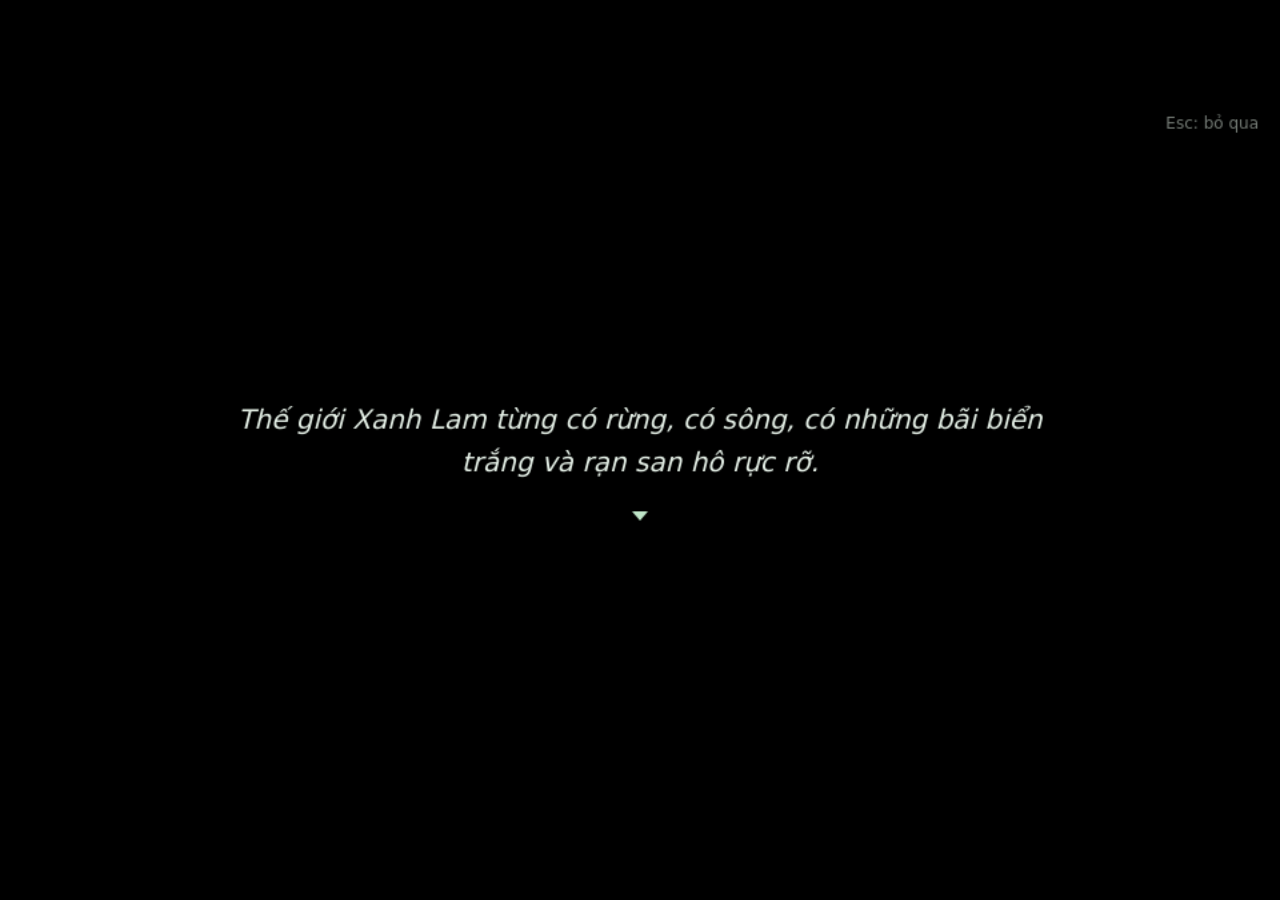
==== index.html @ 555eb990 "Thêm cốt truyện, Màn 2 Rừng Ngập Mặn và bản đồ thế giới - Cảnh truyện và khung lời thoại theo kịch b" ====
<!doctype html>
<html lang="vi">
<head>
<meta charset="utf-8">
<meta name="viewport" content="width=device-width, initial-scale=1, viewport-fit=cover, user-scalable=no">
<meta name="theme-color" content="#05070c">
<title>Hồi Sinh Xanh</title>
<link rel="stylesheet" href="css/style.css">
</head>
<body>
<div id="wrap"><canvas id="game" aria-label="Hồi Sinh Xanh"></canvas></div>

<div id="touch" hidden>
  <div class="tpad">
    <button data-a="up" class="tu" aria-label="Lên">▲</button>
    <button data-a="left" class="tl" aria-label="Trái">◀</button>
    <button data-a="right" class="tr" aria-label="Phải">▶</button>
    <button data-a="down" class="td" aria-label="Xuống">▼</button>
  </div>
  <div class="tbtns">
    <button data-a="skill" class="b-skill">Phép</button>
    <button data-a="heal" class="b-heal">Hồi</button>
    <button data-a="dash" class="b-dash">Lướt</button>
    <button data-a="attack" class="b-atk">Chém</button>
    <button data-a="jump" class="b-jump">Nhảy</button>
  </div>
  <button data-a="menu" class="b-menu" aria-label="Menu">☰</button>
</div>
<div id="rotate">📱 Xoay ngang điện thoại để chơi</div>

<div id="modal-root"></div>
<div id="toasts"></div>

<script src="js/data.js"></script>
<script src="js/levels/m1.js"></script>
<script src="js/levels/m2.js"></script>
<script src="js/state.js"></script>
<script src="assets/player/khung.js"></script>
<script src="assets/enemies/khung.js"></script>
<script src="assets/props/do_vat.js"></script>
<script src="js/assets.js"></script>
<script src="js/engine.js"></script>
<script src="js/systems.js"></script>
<script src="js/player.js"></script>
<script src="js/enemies.js"></script>
<script src="js/spirits.js"></script>
<script src="js/world.js"></script>
<script src="js/hoi_thoai.js"></script>
<script src="js/cot_truyen.js"></script>
<script src="js/huong_dan.js"></script>
<script src="js/render.js"></script>
<script src="js/puzzle.js"></script>
<script src="js/ui.js"></script>
<script src="js/main.js"></script>
<!-- Mã gian lận để thử nhanh. Trước khi phát hành: xoá dòng dưới và file js/gian_lan.js -->
<script src="js/gian_lan.js"></script>
</body>
</html>
---- css/style.css ----
:root {
  --ink: #e6efe8;
  --muted: #93a39a;
  --panel: #111821;
  --panel2: #17212c;
  --line: #2a3a46;
  --green: #4cc27a;
  --green-d: #2e9d5b;
  --red: #e05a5a;
  --gold: #e6b84a;
  --shadow: 0 12px 40px rgba(0, 0, 0, .55);
}

* { box-sizing: border-box; }
html, body { margin: 0; height: 100%; overflow: hidden; background: #000; }
body {
  color: var(--ink);
  font: 14px/1.45 "Segoe UI", system-ui, -apple-system, Roboto, "Noto Sans", sans-serif;
  -webkit-user-select: none; user-select: none; -webkit-tap-highlight-color: transparent;
}
button { font: inherit; color: inherit; }
h3 { margin: 14px 0 6px; font-size: 14px; color: #bfe6c8; letter-spacing: .02em; }
p { margin: 6px 0; }
code { background: #0b1118; padding: 0 4px; border-radius: 4px; }
.small { font-size: 12.5px; }
.muted { color: var(--muted); }
.center { text-align: center; }
.ok { color: #8ee6a6; }
.no { color: #e8a28c; }
.grow { flex: 1; min-width: 0; }

/* ---------- Khung game: luôn 16:9, co vừa màn hình ---------- */
#wrap { position: fixed; inset: 0; display: flex; align-items: center; justify-content: center; background: #000; }
#game {
  display: block; background: #05070c;
  width: min(100vw, calc(100vh * 16 / 9));
  height: min(100vh, calc(100vw * 9 / 16));
  width: min(100vw, calc(100dvh * 16 / 9));
  height: min(100dvh, calc(100vw * 9 / 16));
  touch-action: none;
  cursor: crosshair;   /* bấm chuột để chém về phía con trỏ */
}

/* ---------- Nút cảm ứng ---------- */
#touch { position: fixed; inset: 0; pointer-events: none; z-index: 20; touch-action: none; }
#touch button {
  pointer-events: auto; position: absolute; border: 2px solid rgba(232, 245, 234, .35);
  background: rgba(10, 20, 16, .38); color: rgba(232, 245, 234, .9); border-radius: 50%;
  font-weight: 700; touch-action: none; -webkit-user-select: none; user-select: none;
}
#touch button:active { background: rgba(76, 194, 122, .45); }
/* hướng dẫn: nút cần bấm sáng lên */
#touch button.hd-sang { border-color: #9ff0b5; animation: hdSang 1.1s ease-in-out infinite; }
@keyframes hdSang { 50% { box-shadow: 0 0 0 4px rgba(159, 240, 181, .35), 0 0 22px rgba(159, 240, 181, .6); } }
.tpad { position: absolute; left: max(14px, env(safe-area-inset-left)); bottom: 16px; width: 168px; height: 168px; }
.tpad button { width: 58px; height: 58px; font-size: 20px; }
.tu { left: 55px; top: 0; } .td { left: 55px; bottom: 0; } .tl { left: 0; top: 55px; } .tr { right: 0; top: 55px; }
.tbtns { position: absolute; right: max(14px, env(safe-area-inset-right)); bottom: 16px; width: 250px; height: 190px; }
.tbtns button { width: 62px; height: 62px; font-size: 13px; }
.b-jump { right: 0; bottom: 0; width: 78px !important; height: 78px !important; font-size: 15px !important; }
.b-atk { right: 88px; bottom: 6px; width: 72px !important; height: 72px !important; }
.b-dash { right: 6px; bottom: 90px; }
.b-heal { right: 168px; bottom: 6px; }
.b-skill { right: 80px; bottom: 96px; }
.b-menu { right: max(14px, env(safe-area-inset-right)); top: 12px; width: 46px; height: 46px; font-size: 20px; border-radius: 12px !important; }
@media (max-height: 430px) {
  .tpad { transform: scale(.78); transform-origin: left bottom; bottom: 8px; }
  .tbtns { transform: scale(.78); transform-origin: right bottom; bottom: 8px; }
  .b-menu { top: 8px; width: 40px; height: 40px; }
}
#rotate {
  display: none; position: fixed; inset: 0; z-index: 90; background: #05070c; color: var(--ink);
  align-items: center; justify-content: center; font-size: 18px; text-align: center; padding: 24px;
}
@media (orientation: portrait) and (pointer: coarse) { #rotate { display: flex; } }

/* ---------- Hộp thoại và menu ---------- */
#modal-root:empty { display: none; }
.overlay {
  position: fixed; inset: 0; z-index: 50; background: rgba(2, 5, 10, .62);
  display: flex; align-items: center; justify-content: center; padding: 14px;
}
.modal {
  background: linear-gradient(180deg, var(--panel2), var(--panel)); border: 1px solid var(--line);
  border-radius: 16px; padding: 14px 16px; width: min(560px, 100%); max-height: calc(100dvh - 28px);
  display: flex; flex-direction: column; box-shadow: var(--shadow); user-select: text;
}
.modal.menu, .modal.wide { width: min(980px, 100%); height: min(640px, calc(100dvh - 28px)); }
.m-head { display: flex; align-items: center; gap: 10px; font-size: 16px; margin-bottom: 8px; flex-wrap: wrap; }
.m-head > b { white-space: nowrap; }
.m-body { overflow-y: auto; flex: 1; padding-right: 4px; }
.x { margin-left: auto; border: 0; background: none; font-size: 18px; cursor: pointer; color: var(--muted); padding: 2px 8px; }
.x:hover { color: var(--ink); }
.mtabs { display: flex; gap: 4px; flex-wrap: wrap; }
.mtabs button {
  border: 1px solid var(--line); background: #0d141c; border-radius: 999px; padding: 4px 12px; cursor: pointer; font-size: 13px; color: var(--muted);
}
.mtabs button.on { background: var(--green-d); border-color: var(--green-d); color: #fff; }
.cols { display: grid; grid-template-columns: 1fr 1fr; gap: 18px; }
@media (max-width: 720px) { .cols { grid-template-columns: 1fr; } }

.btn {
  border: 1px solid var(--line); background: #1c2935; border-radius: 10px; padding: 7px 14px; cursor: pointer; font-weight: 600; white-space: nowrap;
}
.btn:hover:not(:disabled) { border-color: var(--green); }
.btn:disabled { opacity: .4; cursor: not-allowed; }
.btn.primary { background: var(--green-d); border-color: var(--green-d); color: #fff; }
.btn.danger { background: #3a1c1c; border-color: #6b2e2e; color: #ffb4b4; }
.btn.small { padding: 4px 10px; font-size: 12.5px; }
.btn.on { background: #1f3b2c; border-color: var(--green); color: #b8f0c8; }
.row { display: flex; gap: 8px; flex-wrap: wrap; align-items: center; margin-top: 10px; }
.row.end { justify-content: flex-end; }

.tag { display: inline-block; font-size: 11px; padding: 1px 7px; border-radius: 999px; background: #22303c; color: var(--muted); vertical-align: middle; }
.tier { display: inline-block; font-size: 11px; padding: 1px 7px; border-radius: 999px; color: #fff; background: var(--c); vertical-align: middle; }
.have { color: #8ee6a6; font-weight: 600; font-size: 12.5px; white-space: nowrap; }

.ico { width: 28px; height: 28px; display: inline-flex; align-items: center; justify-content: center; font-size: 22px; line-height: 1; flex: none; vertical-align: middle; }
img.ico { object-fit: contain; }
.ico.sm { width: 18px; height: 18px; font-size: 15px; }
.ico.xl { width: 110px; height: 110px; font-size: 80px; }

.chip { display: inline-flex; align-items: center; gap: 3px; padding: 2px 8px; border-radius: 999px; background: #0d141c; border: 1px solid var(--line); font-size: 12.5px; }
.chip.short { background: #2a1616; border-color: #6b2e2e; color: #ffb4b4; }
.chip.big { padding: 3px 9px 3px 5px; font-size: 13px; }
button.chip { cursor: pointer; }
button.chip:hover { border-color: var(--green); }
.chip.sel { background: #1f3b2c; border-color: var(--green); }
.cost { display: flex; flex-wrap: wrap; gap: 4px; margin-top: 4px; }
.inv { display: flex; flex-wrap: wrap; gap: 6px; }

.list { display: flex; flex-direction: column; gap: 6px; }
.row-item { display: flex; align-items: center; gap: 10px; border: 1px solid var(--line); border-radius: 12px; padding: 7px 10px; background: rgba(13, 20, 28, .6); margin-bottom: 6px; }
.row-item.dim { opacity: .65; }

.reward { background: #12301f; border: 1px solid #2e6b46; border-radius: 10px; padding: 8px 10px; margin: 8px 0; }
.fact-box { background: #2c2612; border: 1px solid #6b5a22; border-radius: 10px; padding: 8px 10px; margin-top: 8px; font-size: 13px; }
.journal { border-left: 4px solid #c9a96e; background: #221d14; padding: 8px 12px; border-radius: 8px; margin-top: 8px; }
/* Sổ quái vật: lưới thẻ bên trái, trang chi tiết bên phải */
.so-quai { display: grid; grid-template-columns: 230px 1fr; gap: 14px; align-items: start; }
.sq-luoi { display: grid; grid-template-columns: 1fr 1fr; gap: 8px; }
.sq-the { position: relative; display: flex; flex-direction: column; align-items: center; gap: 4px; padding: 8px 4px; border: 1px solid var(--line); border-radius: 10px; background: #0d141c; color: var(--ink); cursor: pointer; font-size: 12px; }
.sq-the:hover { border-color: var(--green); }
.sq-the.sel { border-color: var(--green); background: #14261c; }
.sq-the.trum { grid-column: span 2; flex-direction: row; justify-content: center; }
.sq-the .ico { width: 56px; height: 56px; object-fit: contain; font-size: 30px; display: flex; align-items: center; justify-content: center; }
.sq-the.bong img { filter: brightness(0) drop-shadow(0 0 3px rgba(196, 155, 255, .7)); }
.sq-the.an { opacity: .55; }
.sq-ok, .sq-so { position: absolute; top: 4px; right: 7px; font-size: 11px; color: var(--green); font-weight: 700; }
.sq-so { color: var(--muted); }
#sq-xem { width: 100%; max-width: 400px; aspect-ratio: 8 / 5; border-radius: 10px; display: block; }
.sq-trong { padding: 30px 10px; text-align: center; }
@media (max-width: 720px) { .so-quai { grid-template-columns: 1fr; } }
.journal.dim { border-left-color: #444; background: #161a1f; }
.journal p, .journal-text { font-style: italic; }
.big-emo { display: flex; justify-content: center; margin: 4px 0; }
.subtabs { display: flex; gap: 6px; margin: 4px 0 8px; flex-wrap: wrap; }
.subtabs button { border: 1px solid var(--line); background: #0d141c; border-radius: 999px; padding: 4px 12px; cursor: pointer; font-size: 12.5px; color: var(--muted); }
.subtabs button.on { background: #2b4a3a; color: #fff; }
textarea.code { width: 100%; height: 120px; font: 11px/1.3 Consolas, monospace; border: 1px solid var(--line); border-radius: 8px; padding: 6px; word-break: break-all; background: #0b1118; color: var(--ink); }
table.keys { border-collapse: collapse; width: 100%; font-size: 13px; }
table.keys td { padding: 4px 6px; border-bottom: 1px solid var(--line); }
table.keys td:last-child { color: #fff6c8; white-space: nowrap; text-align: right; }

.lab-slots { display: flex; align-items: center; gap: 6px; flex-wrap: wrap; margin: 8px 0; }
.lab-slot { width: 66px; height: 66px; border: 2px dashed var(--line); border-radius: 12px; display: flex; flex-direction: column; align-items: center; justify-content: center; color: var(--muted); font-size: 22px; background: #0d141c; }
.lab-slot.full { border-style: solid; border-color: var(--green); cursor: pointer; }
.lab-slot small { font-size: 10px; text-align: center; line-height: 1.1; }
.plus { color: var(--muted); font-weight: 700; }
.lab-msg { background: #122236; border: 1px solid #2a4a6b; border-radius: 10px; padding: 6px 10px; margin-bottom: 8px; font-size: 13px; }

/* Bản đồ */
svg.map { width: 100%; height: auto; max-height: 470px; background: #0b1118; border-radius: 12px; border: 1px solid var(--line); }
.mroom { fill: #1d2a35; stroke: #4a6070; stroke-width: 1.5; }
.mroom.clean { fill: #1d3a2a; stroke: #4cc27a; }
.mroom.here { stroke: var(--gold); stroke-width: 3; }

/* ---------- Bản đồ thế giới: ảnh bản đồ Qwen, mốc 8 màn, đường nối ---------- */
.tg { position: relative; width: min(100%, 760px); aspect-ratio: 945 / 540; margin: 0 auto; border-radius: 12px; overflow: hidden;
  border: 1px solid var(--line); background: #1b2a22 center / 100% 100% no-repeat; }
.tg-nen { position: absolute; inset: 0; background:
  radial-gradient(ellipse 30% 22% at 85% 72%, #2a6f8a 0 60%, transparent 62%),
  radial-gradient(ellipse 70% 60% at 45% 45%, #4f7a46 0 70%, transparent 72%), #1f4b63; }
.tg-duong { position: absolute; inset: 0; width: 100%; height: 100%; pointer-events: none; }
.tg-duong polyline { fill: none; stroke: rgba(255, 240, 200, .85); stroke-width: .45; stroke-dasharray: 1.2 1; stroke-linecap: round;
  filter: drop-shadow(0 0 .4px rgba(0, 0, 0, .9)); }
.tg-moc { position: absolute; transform: translate(-50%, -50%); display: flex; flex-direction: column; align-items: center; gap: 2px;
  background: none; border: 0; padding: 0; cursor: pointer; }
.tg-o { width: 38px; height: 38px; border-radius: 50%; display: grid; place-items: center; font-size: 20px;
  background: rgba(10, 20, 16, .82); border: 2px solid #9ff0b5; box-shadow: 0 2px 8px rgba(0, 0, 0, .6); }
.tg-ten { font-size: 11.5px; font-weight: 700; color: #fff; white-space: nowrap; padding: 1px 6px; border-radius: 8px;
  background: rgba(8, 14, 12, .78); }
.tg-moc.xong .tg-o { border-color: var(--gold); box-shadow: 0 0 0 3px rgba(230, 184, 74, .35), 0 2px 8px rgba(0, 0, 0, .6); }
.tg-moc.khoa .tg-o, .tg-moc.sap .tg-o { border-color: #6b7780; filter: grayscale(1); opacity: .85; }
.tg-moc.khoa .tg-ten, .tg-moc.sap .tg-ten { color: #b8c2c8; }
.tg-moc.here .tg-o { animation: tgDay 1.4s ease-in-out infinite; }
.tg-moc.sel .tg-ten { outline: 2px solid #9ff0b5; }
@keyframes tgDay { 50% { box-shadow: 0 0 0 6px rgba(159, 240, 181, .35), 0 2px 8px rgba(0, 0, 0, .6); } }
.tg-info { margin-top: 8px; padding: 8px 12px; border-radius: 10px; background: var(--panel2); border: 1px solid var(--line); }
.tg-info h3 { margin-top: 2px; }
@media (max-width: 720px) { .tg-ten { font-size: 9.5px; } .tg-o { width: 28px; height: 28px; font-size: 15px; } }
.mname { fill: #e6efe8; font-size: 10px; text-anchor: middle; font-weight: 600; }
.msub { fill: #93a39a; font-size: 9px; text-anchor: middle; }

/* Puzzle */
.puzzle { width: min(600px, 100%); }
.pz-card { margin: 10px auto; padding: 14px; border-radius: 16px; background: #0d141c; border: 2px solid var(--line); text-align: center; max-width: 340px; }
.pz-emo { font-size: 64px; line-height: 1.1; }
.pz-name { font-size: 20px; font-weight: 700; }
.pz-hint { margin-top: 4px; font-size: 13px; color: #9fd3ff; }
.pz-timebar { margin-top: 10px; height: 8px; border-radius: 999px; background: #22303c; overflow: hidden; }
.pz-timebar i { display: block; height: 100%; background: linear-gradient(90deg, #f2994a, #27ae60); }
.pz-feedback { min-height: 44px; text-align: center; font-size: 13.5px; }
.pz-ok { color: #8ee6a6; font-weight: 700; font-size: 16px; }
.pz-bad { color: #ffb4b4; }
.pz-bins { display: grid; grid-template-columns: repeat(auto-fit, minmax(96px, 1fr)); gap: 8px; }
.pz-bin { position: relative; border: 0; border-radius: 14px; padding: 12px 6px 10px; cursor: pointer; background: var(--c); color: #fff; font-weight: 700; font-size: 13px; display: flex; flex-direction: column; align-items: center; gap: 4px; box-shadow: inset 0 -4px 0 rgba(0, 0, 0, .25); }
.pz-bin:hover:not(:disabled) { filter: brightness(1.1); }
.pz-bin:disabled { opacity: .6; cursor: default; }
.pz-bin .e { font-size: 28px; }
.pz-bin .k { position: absolute; top: 4px; left: 8px; font-size: 11px; opacity: .8; }
.pz-stars { text-align: center; font-size: 46px; color: var(--gold); letter-spacing: 4px; }
.pz-stars span { color: #3a4650; }

/* ---------- Thông báo ---------- */
#toasts { position: fixed; left: 50%; transform: translateX(-50%); bottom: 18px; display: flex; flex-direction: column; align-items: center; gap: 6px; z-index: 60; width: min(560px, calc(100vw - 32px)); pointer-events: none; }
.toast { background: rgba(10, 18, 14, .9); color: var(--ink); border: 1px solid #2e6b46; padding: 8px 14px; border-radius: 12px; font-size: 13px; box-shadow: 0 6px 20px rgba(0, 0, 0, .4); animation: tin .25s ease-out; transition: opacity .45s, transform .45s; text-align: center; }
.toast.fact { background: rgba(44, 38, 18, .95); border-color: #6b5a22; }
.toast.out { opacity: 0; transform: translateY(8px); }
@keyframes tin { from { opacity: 0; transform: translateY(10px); } }
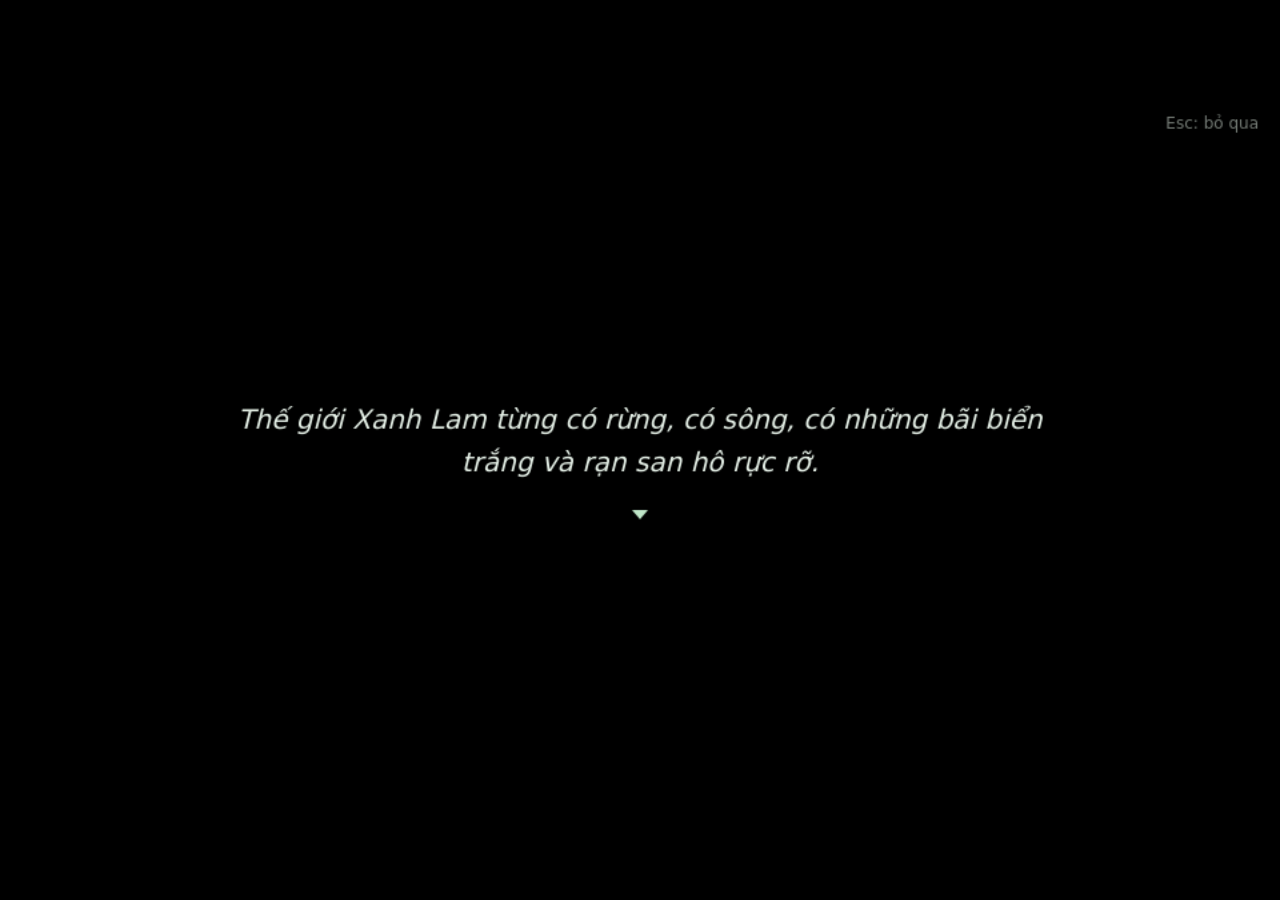
==== commit 568643f5: "Làm lại boss, thêm Ná Tái Chế, đổi phím, nhật ký và xem lại trận boss Boss - Giáp và sơ hở: lúc thủ " ====
--- a/index.html
+++ b/index.html
@@ -18,6 +18,7 @@
     <button data-a="down" class="td" aria-label="Xuống">▼</button>
   </div>
   <div class="tbtns">
+    <button data-a="shoot" class="b-shoot">Bắn</button>
     <button data-a="skill" class="b-skill">Phép</button>
     <button data-a="heal" class="b-heal">Hồi</button>
     <button data-a="dash" class="b-dash">Lướt</button>
@@ -51,6 +52,8 @@
 <script src="js/render.js"></script>
 <script src="js/puzzle.js"></script>
 <script src="js/ui.js"></script>
+<script src="js/ghi_tran.js"></script>
+<script src="js/phat_lai.js"></script>
 <script src="js/main.js"></script>
 <!-- Mã gian lận để thử nhanh. Trước khi phát hành: xoá dòng dưới và file js/gian_lan.js -->
 <script src="js/gian_lan.js"></script>
--- a/css/style.css
+++ b/css/style.css
@@ -62,6 +62,8 @@
 .b-dash { right: 6px; bottom: 90px; }
 .b-heal { right: 168px; bottom: 6px; }
 .b-skill { right: 80px; bottom: 96px; }
+.b-shoot { right: 154px; bottom: 92px; display: none; }
+#touch.co-na .b-shoot { display: block; }
 .b-menu { right: max(14px, env(safe-area-inset-right)); top: 12px; width: 46px; height: 46px; font-size: 20px; border-radius: 12px !important; }
 @media (max-height: 430px) {
   .tpad { transform: scale(.78); transform-origin: left bottom; bottom: 8px; }
@@ -130,6 +132,7 @@
 .inv { display: flex; flex-wrap: wrap; gap: 6px; }
 
 .list { display: flex; flex-direction: column; gap: 6px; }
+.list.tran { max-height: 230px; overflow-y: auto; padding-right: 4px; }
 .row-item { display: flex; align-items: center; gap: 10px; border: 1px solid var(--line); border-radius: 12px; padding: 7px 10px; background: rgba(13, 20, 28, .6); margin-bottom: 6px; }
 .row-item.dim { opacity: .65; }
 
@@ -161,6 +164,12 @@
 table.keys { border-collapse: collapse; width: 100%; font-size: 13px; }
 table.keys td { padding: 4px 6px; border-bottom: 1px solid var(--line); }
 table.keys td:last-child { color: #fff6c8; white-space: nowrap; text-align: right; }
+/* Bộ phím Tùy chỉnh: ô phím bấm để đổi, ô đang chờ phím mới nhấp nháy */
+.phim-o { min-width: 74px; margin-left: 4px; color: #fff6c8; }
+.phim-o.trong { color: var(--muted); }
+.phim-o.cho { border-color: #ffe08a; color: #ffe08a; animation: phimCho 1s ease-in-out infinite; }
+@keyframes phimCho { 50% { box-shadow: 0 0 0 3px rgba(255, 224, 138, .3); } }
+.thieu { color: #ffb4b4; font-size: 11.5px; white-space: nowrap; }
 
 .lab-slots { display: flex; align-items: center; gap: 6px; flex-wrap: wrap; margin: 8px 0; }
 .lab-slot { width: 66px; height: 66px; border: 2px dashed var(--line); border-radius: 12px; display: flex; flex-direction: column; align-items: center; justify-content: center; color: var(--muted); font-size: 22px; background: #0d141c; }
@@ -228,3 +237,17 @@
 .toast.fact { background: rgba(44, 38, 18, .95); border-color: #6b5a22; }
 .toast.out { opacity: 0; transform: translateY(8px); }
 @keyframes tin { from { opacity: 0; transform: translateY(10px); } }
+
+/* Xem lại trận boss (js/phat_lai.js): thanh điều khiển dưới màn hình */
+#phat-lai { position: fixed; left: 50%; bottom: 10px; transform: translateX(-50%); z-index: 60; width: min(860px, calc(100vw - 20px));
+  background: rgba(6, 12, 10, .9); border: 1px solid #3f8f5a; border-radius: 12px; padding: 8px 10px; color: var(--ink); font-size: 13px; }
+#phat-lai .pl-tren, #phat-lai .pl-duoi { display: flex; align-items: center; gap: 8px; flex-wrap: wrap; }
+#phat-lai .pl-tren b { color: #bff5d6; }
+#phat-lai .pl-kq { color: #ffe08a; font-weight: 600; }
+#phat-lai .pl-cu { color: var(--muted); font-size: 11.5px; }
+#phat-lai .pl-tg { margin-left: auto; font-variant-numeric: tabular-nums; color: #fff6c8; }
+#phat-lai .pl-thanh { position: relative; height: 16px; margin: 7px 0; background: #1c2935; border-radius: 6px; cursor: pointer; overflow: hidden; }
+#phat-lai .pl-thanh i { position: absolute; top: 2px; bottom: 2px; width: 2px; margin-left: -1px; border-radius: 1px; opacity: .85; pointer-events: none; }
+#phat-lai .pl-dau { position: absolute; top: 0; bottom: 0; width: 3px; margin-left: -1px; background: #fff; box-shadow: 0 0 6px #fff; pointer-events: none; }
+#phat-lai .pl-toc { display: inline-flex; gap: 4px; margin-left: 6px; }
+#phat-lai .pl-ke { margin-top: 6px; min-height: 3.9em; white-space: pre-line; color: #bfe6c8; font-size: 12.5px; line-height: 1.3; }
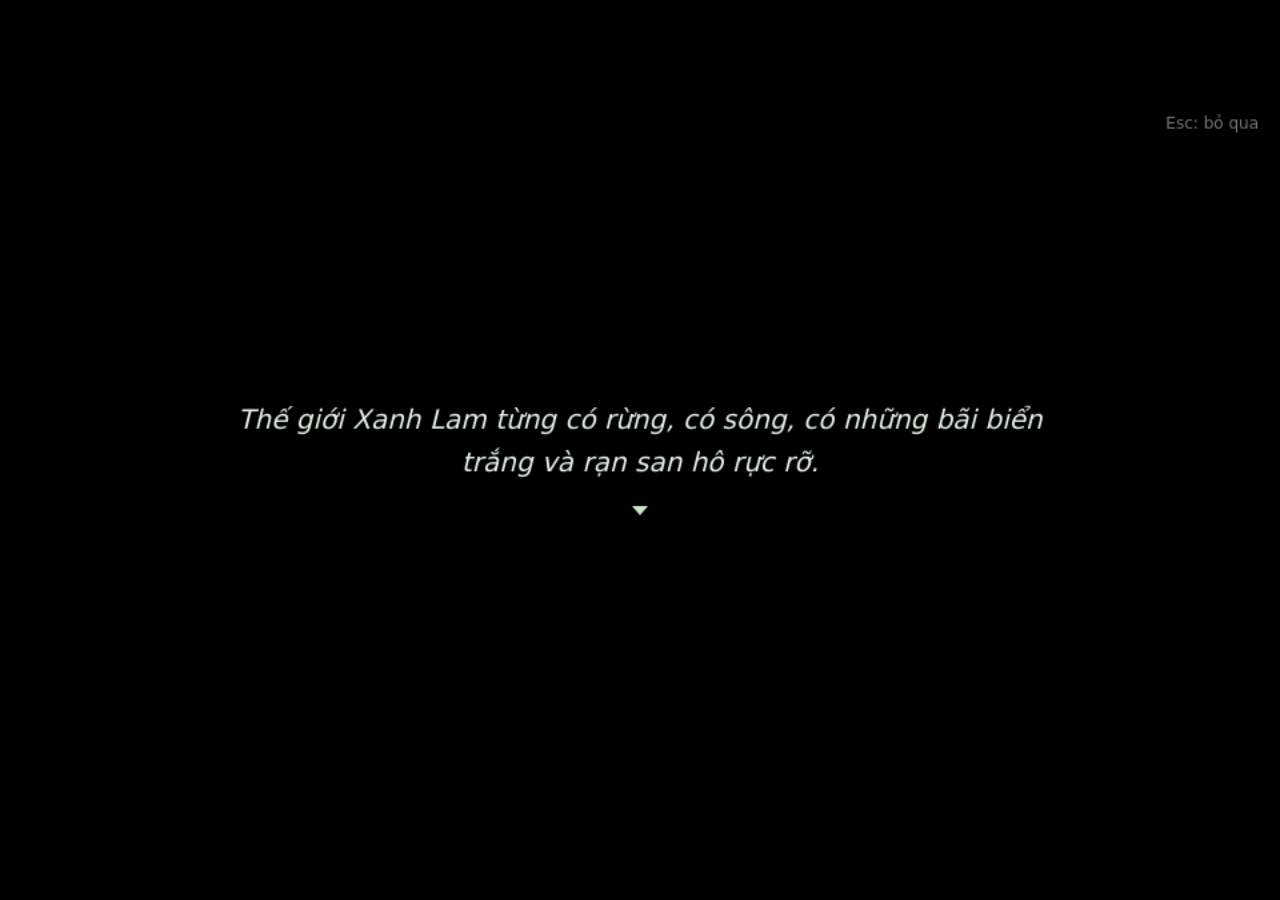
==== commit 6251459d: "feat: implement sound effects system and Vietnamese feature fixes for MVP readiness - Add Web Audio " ====
--- a/index.html
+++ b/index.html
@@ -2,13 +2,13 @@
 <html lang="vi">
 <head>
 <meta charset="utf-8">
-<meta name="viewport" content="width=device-width, initial-scale=1, viewport-fit=cover, user-scalable=no">
+<meta name="viewport" content="width=device-width, initial-scale=1, viewport-fit=cover">
 <meta name="theme-color" content="#05070c">
 <title>Hồi Sinh Xanh</title>
 <link rel="stylesheet" href="css/style.css">
 </head>
 <body>
-<div id="wrap"><canvas id="game" aria-label="Hồi Sinh Xanh"></canvas></div>
+<div id="wrap"><canvas id="game" aria-label="Hồi Sinh Xanh — màn chơi" role="img">Trình duyệt không hỗ trợ canvas.</canvas></div>
 
 <div id="touch" hidden>
   <div class="tpad">
@@ -30,15 +30,17 @@
 <div id="rotate">📱 Xoay ngang điện thoại để chơi</div>
 
 <div id="modal-root"></div>
-<div id="toasts"></div>
+<div id="toasts" role="status" aria-live="polite" aria-atomic="false"></div>
 
 <script src="js/data.js"></script>
+<script src="js/audio.js"></script>
 <script src="js/levels/m1.js"></script>
 <script src="js/levels/m2.js"></script>
 <script src="js/state.js"></script>
 <script src="assets/player/khung.js"></script>
 <script src="assets/enemies/khung.js"></script>
 <script src="assets/props/do_vat.js"></script>
+<script src="assets/manifest.js"></script>
 <script src="js/assets.js"></script>
 <script src="js/engine.js"></script>
 <script src="js/systems.js"></script>
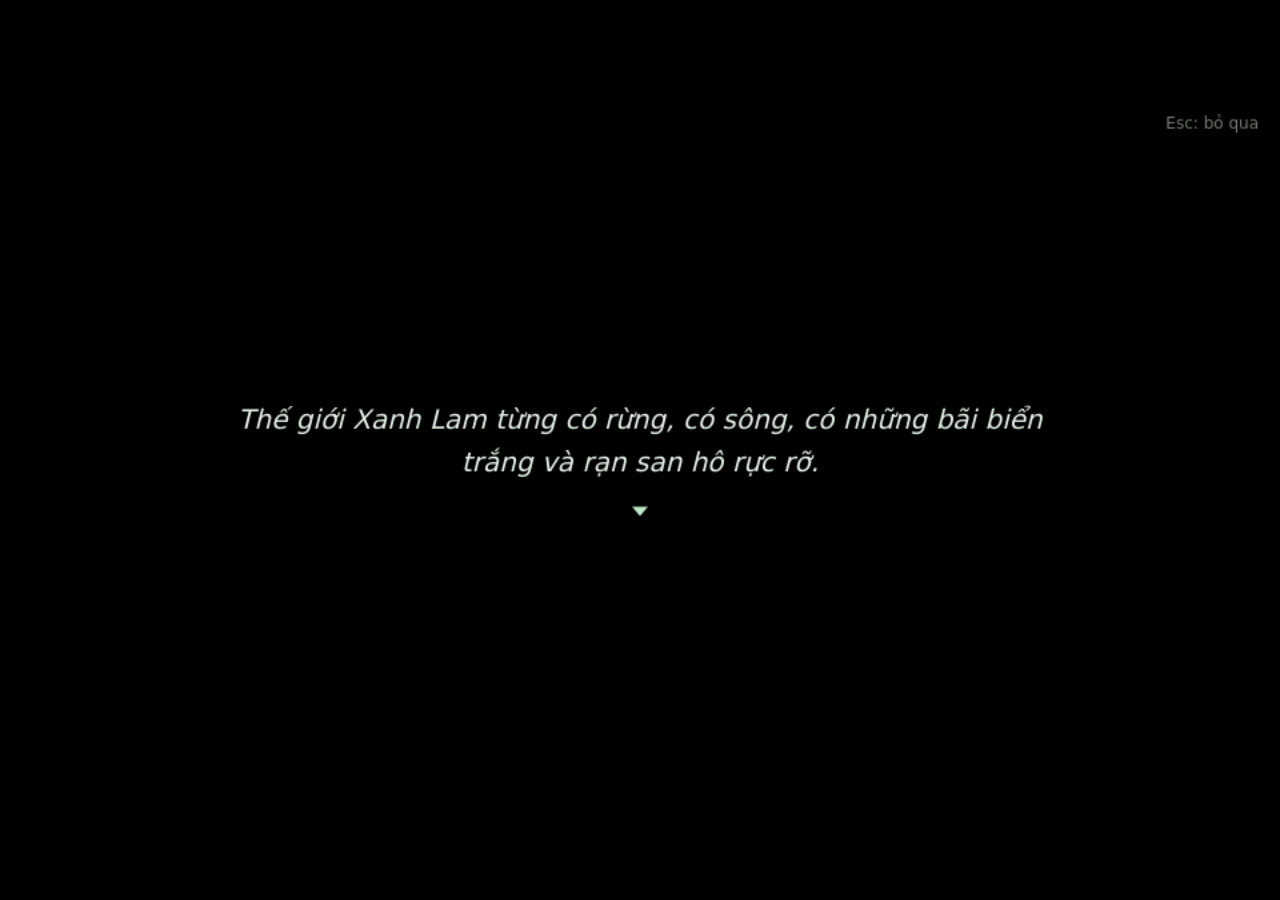
==== commit 704c2ee0: "feat(m2): vuon dom dom tren map va he nhiem vu me duoc" ====
--- a/index.html
+++ b/index.html
@@ -37,6 +37,7 @@
 <script src="js/levels/m1.js"></script>
 <script src="js/levels/m2.js"></script>
 <script src="js/state.js"></script>
+<script src="js/quests.js"></script>
 <script src="assets/player/khung.js"></script>
 <script src="assets/enemies/khung.js"></script>
 <script src="assets/props/do_vat.js"></script>
--- a/css/style.css
+++ b/css/style.css
@@ -19,6 +19,12 @@
   -webkit-user-select: none; user-select: none; -webkit-tap-highlight-color: transparent;
 }
 button { font: inherit; color: inherit; }
+/* Bàn phím: luôn thấy rõ đang ở nút nào (chuột / cảm ứng thì không hiện viền) */
+:focus-visible { outline: 2px solid #9ff0b5; outline-offset: 3px; border-radius: 6px; }
+.modal:focus { outline: none; }
+@media (prefers-reduced-motion: reduce) {
+  *, *::before, *::after { animation-duration: .001ms !important; animation-iteration-count: 1 !important; transition-duration: .001ms !important; }
+}
 h3 { margin: 14px 0 6px; font-size: 14px; color: #bfe6c8; letter-spacing: .02em; }
 p { margin: 6px 0; }
 code { background: #0b1118; padding: 0 4px; border-radius: 4px; }
@@ -75,6 +81,19 @@
   align-items: center; justify-content: center; font-size: 18px; text-align: center; padding: 24px;
 }
 @media (orientation: portrait) and (pointer: coarse) { #rotate { display: flex; } }
+
+/* Màn hình cứu khi không mở được ván (js/main.js) */
+#cuu-van {
+  position: fixed; inset: 0; z-index: 120; background: rgba(3, 6, 10, .96); padding: 20px;
+  display: flex; align-items: center; justify-content: center;
+}
+.cuu-hop { max-width: 560px; background: var(--panel2); border: 1px solid var(--line); border-radius: 16px; padding: 20px 22px; box-shadow: var(--shadow); user-select: text; }
+.cuu-hop h2 { margin: 0 0 8px; font-size: 18px; color: #ffd7a0; }
+.cuu-hop p { margin: 8px 0; }
+.cuu-loi {
+  background: #0b1118; border: 1px solid var(--line); border-radius: 8px; padding: 8px 10px;
+  font-size: 12px; color: #ffb4b4; overflow-x: auto; white-space: pre-wrap;
+}
 
 /* ---------- Hộp thoại và menu ---------- */
 #modal-root:empty { display: none; }
@@ -232,7 +251,8 @@
 .pz-stars span { color: #3a4650; }
 
 /* ---------- Thông báo ---------- */
-#toasts { position: fixed; left: 50%; transform: translateX(-50%); bottom: 18px; display: flex; flex-direction: column; align-items: center; gap: 6px; z-index: 60; width: min(560px, calc(100vw - 32px)); pointer-events: none; }
+/* Dưới lớp hộp thoại (50): thông báo không che nội dung menu đang mở */
+#toasts { position: fixed; left: 50%; transform: translateX(-50%); bottom: 18px; display: flex; flex-direction: column; align-items: center; gap: 6px; z-index: 45; width: min(560px, calc(100vw - 32px)); pointer-events: none; }
 .toast { background: rgba(10, 18, 14, .9); color: var(--ink); border: 1px solid #2e6b46; padding: 8px 14px; border-radius: 12px; font-size: 13px; box-shadow: 0 6px 20px rgba(0, 0, 0, .4); animation: tin .25s ease-out; transition: opacity .45s, transform .45s; text-align: center; }
 .toast.fact { background: rgba(44, 38, 18, .95); border-color: #6b5a22; }
 .toast.out { opacity: 0; transform: translateY(8px); }
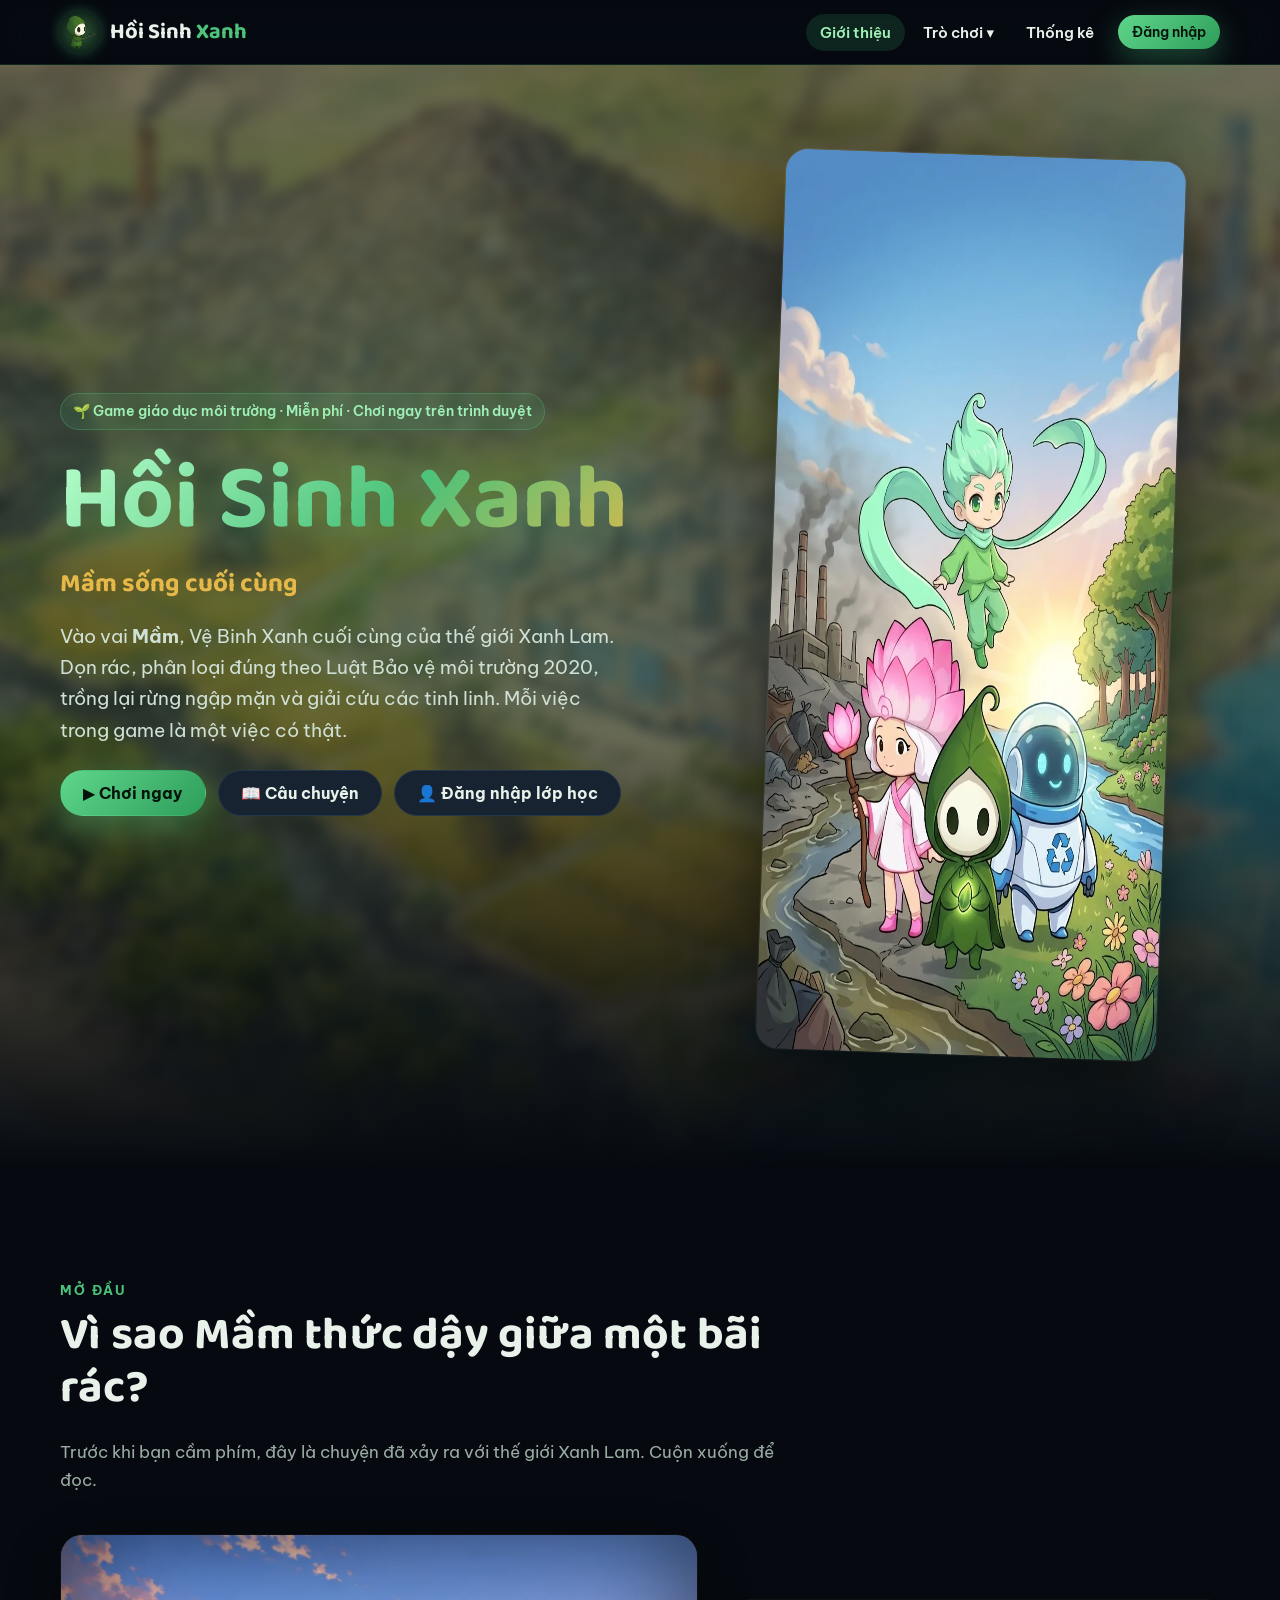
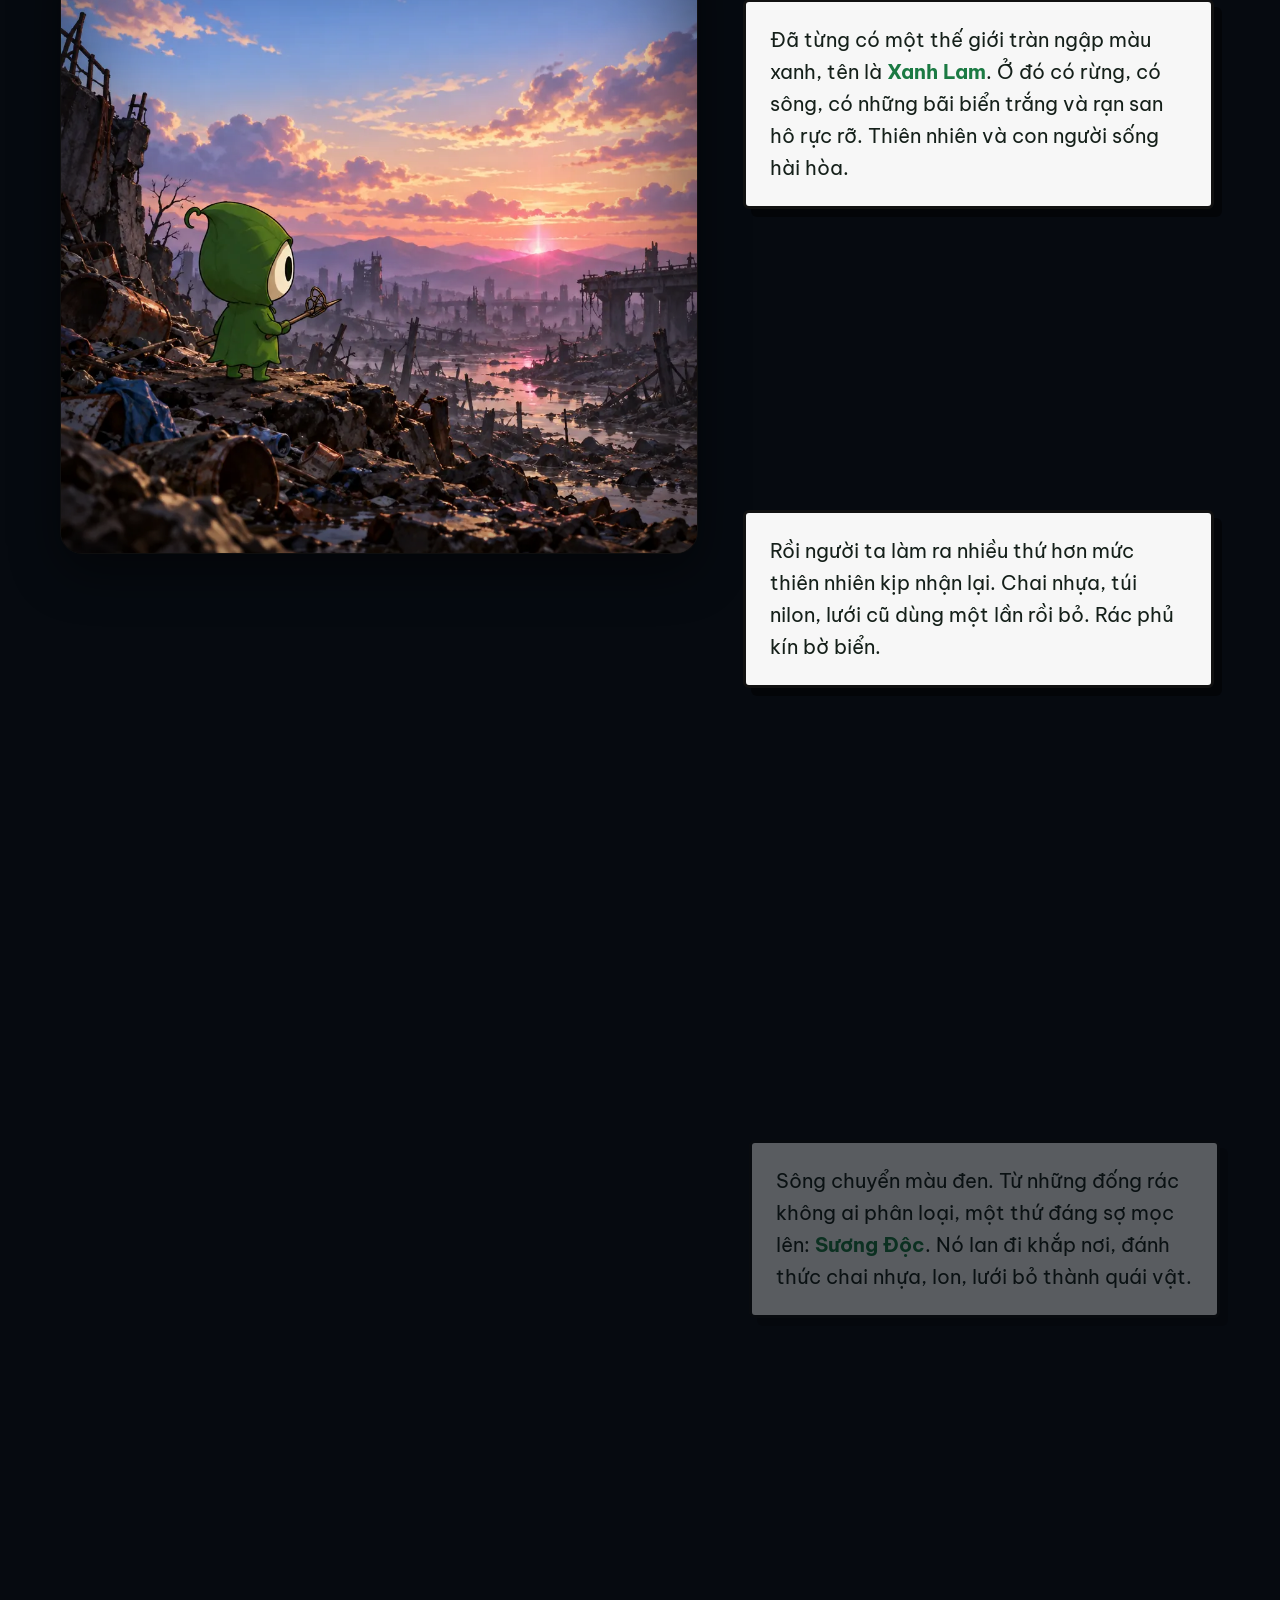
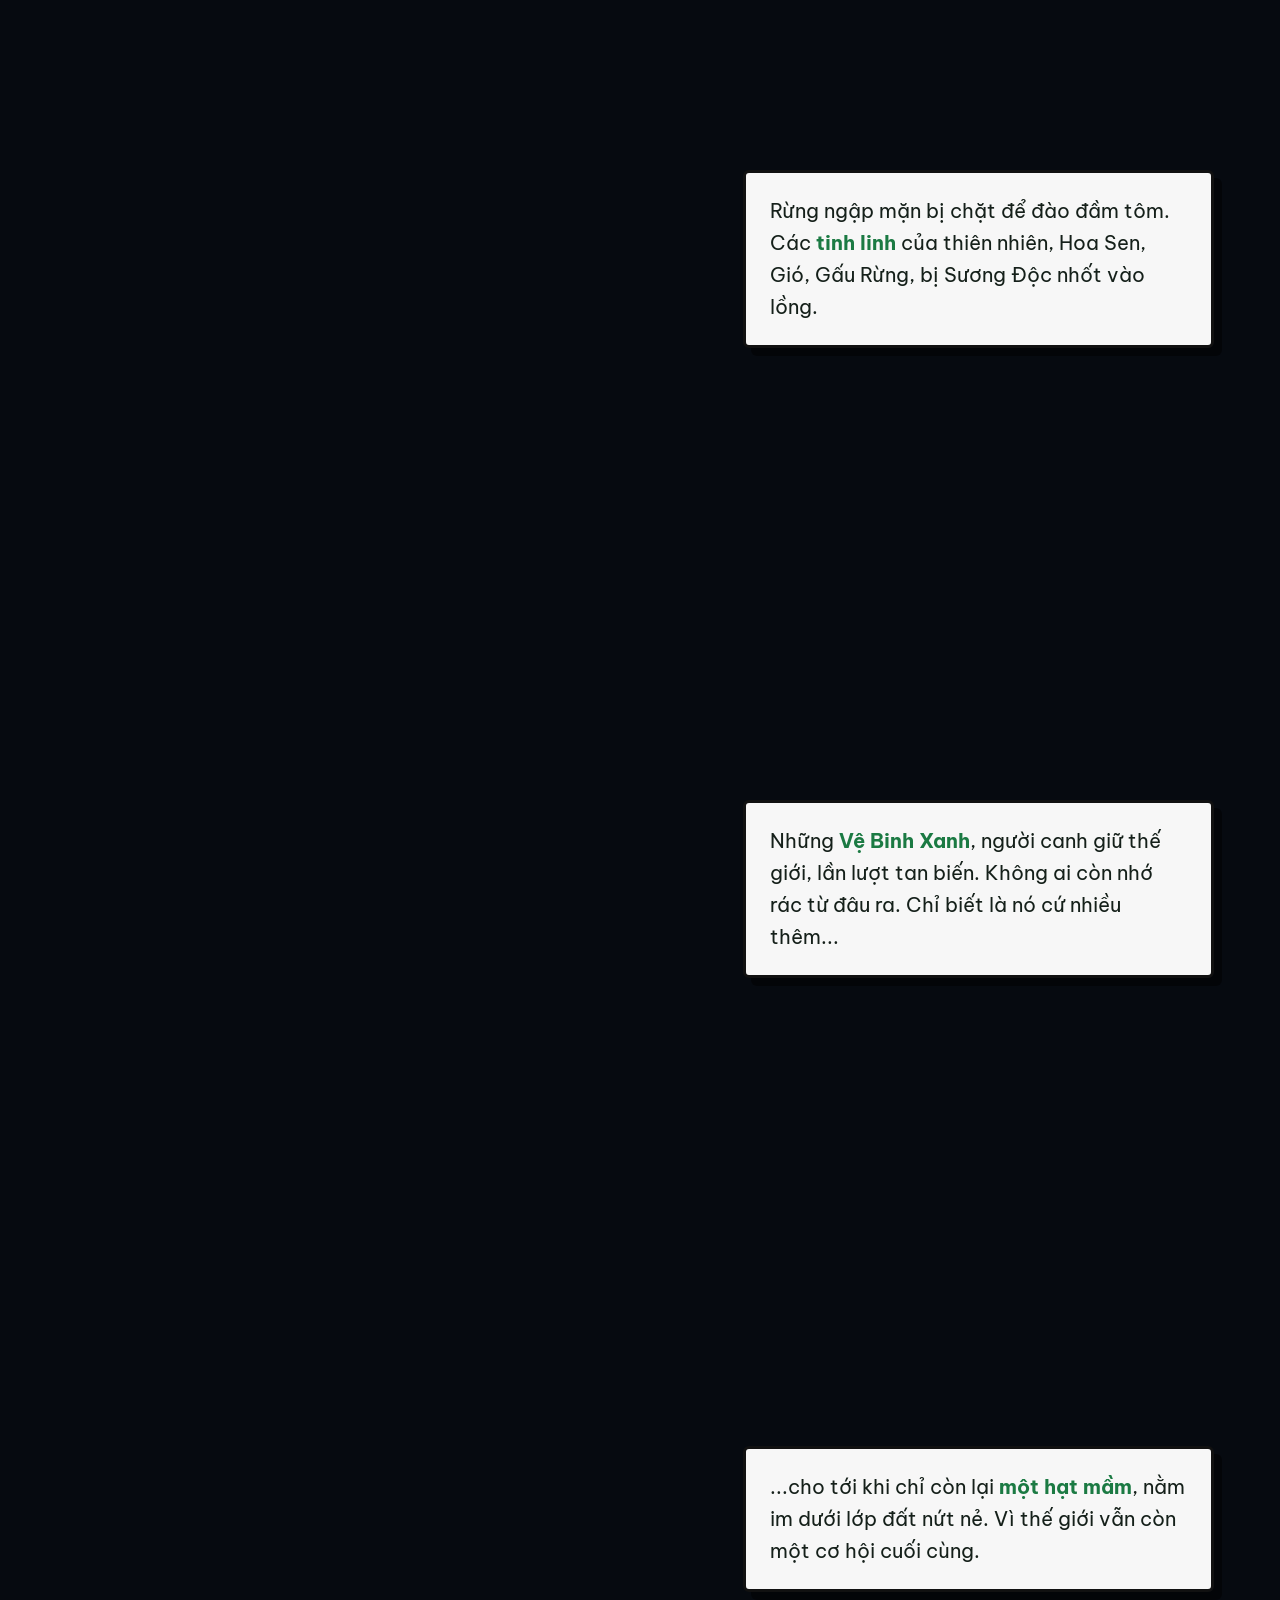
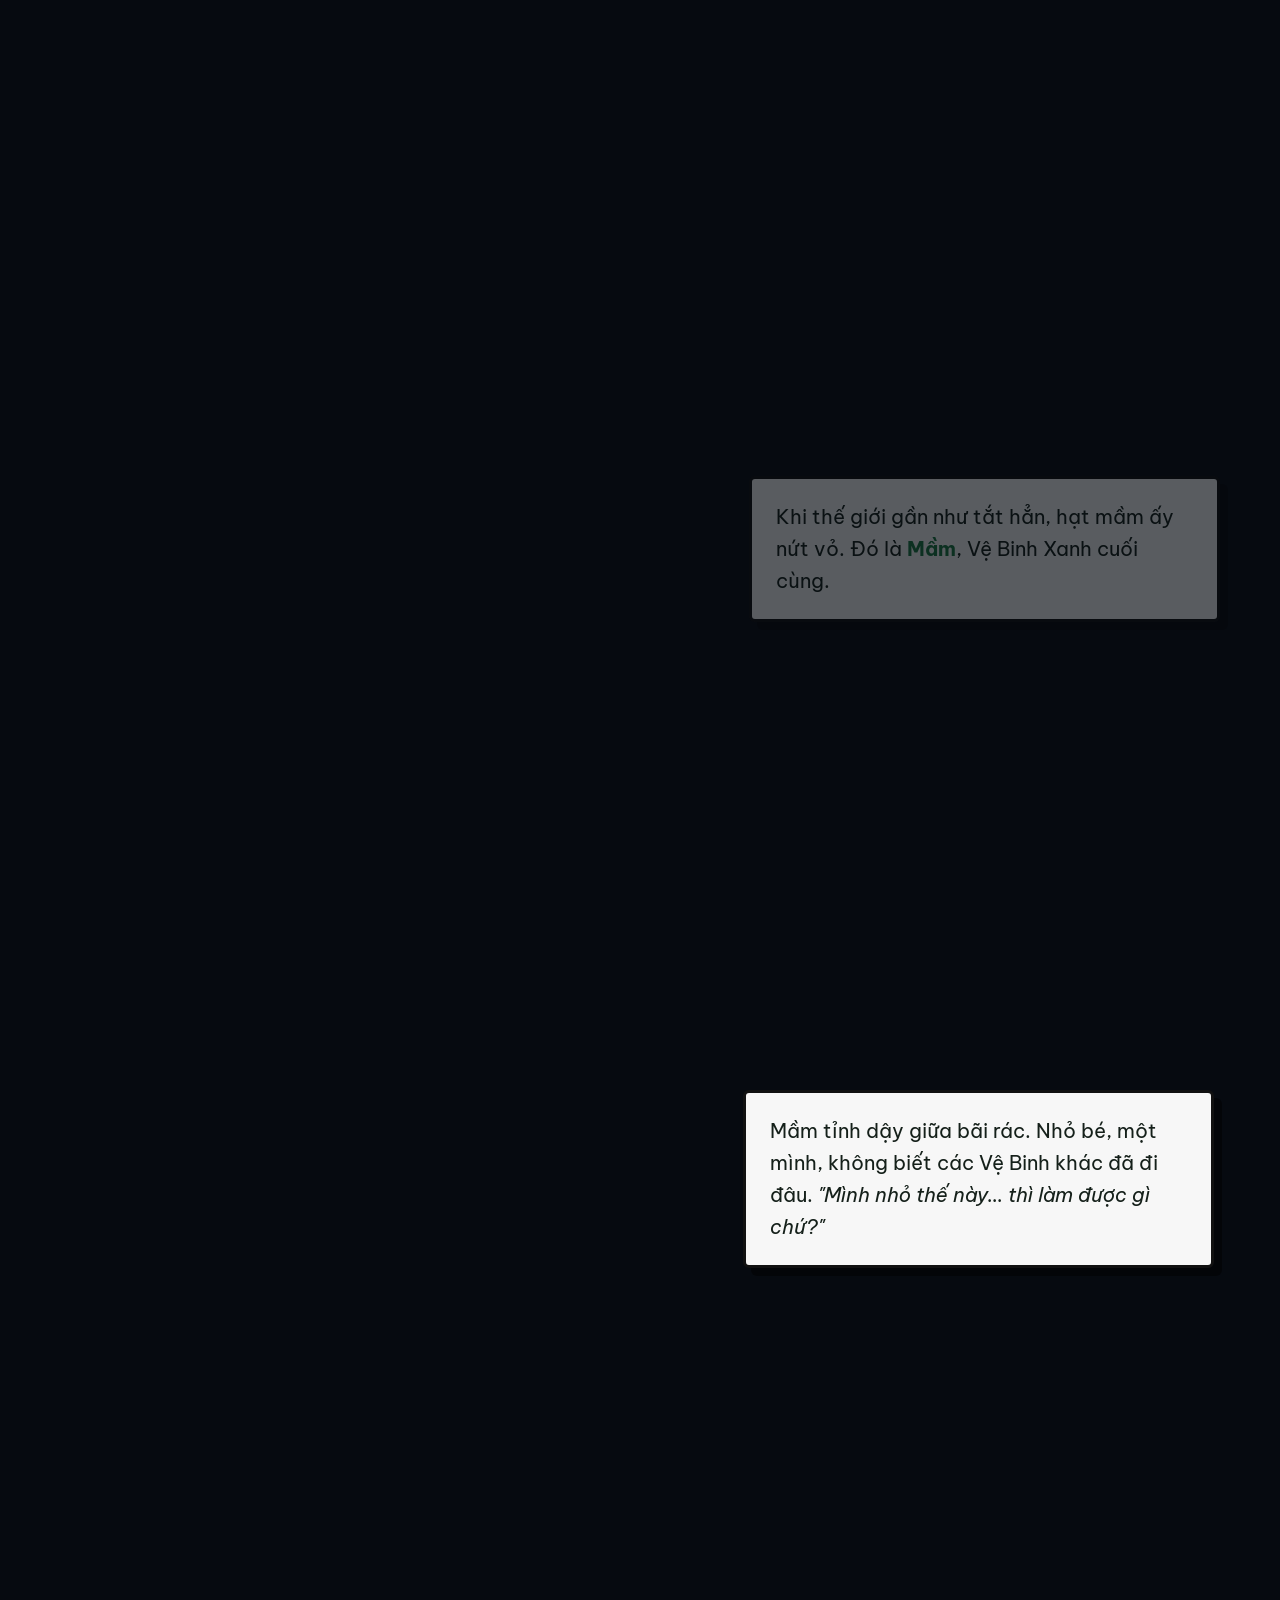
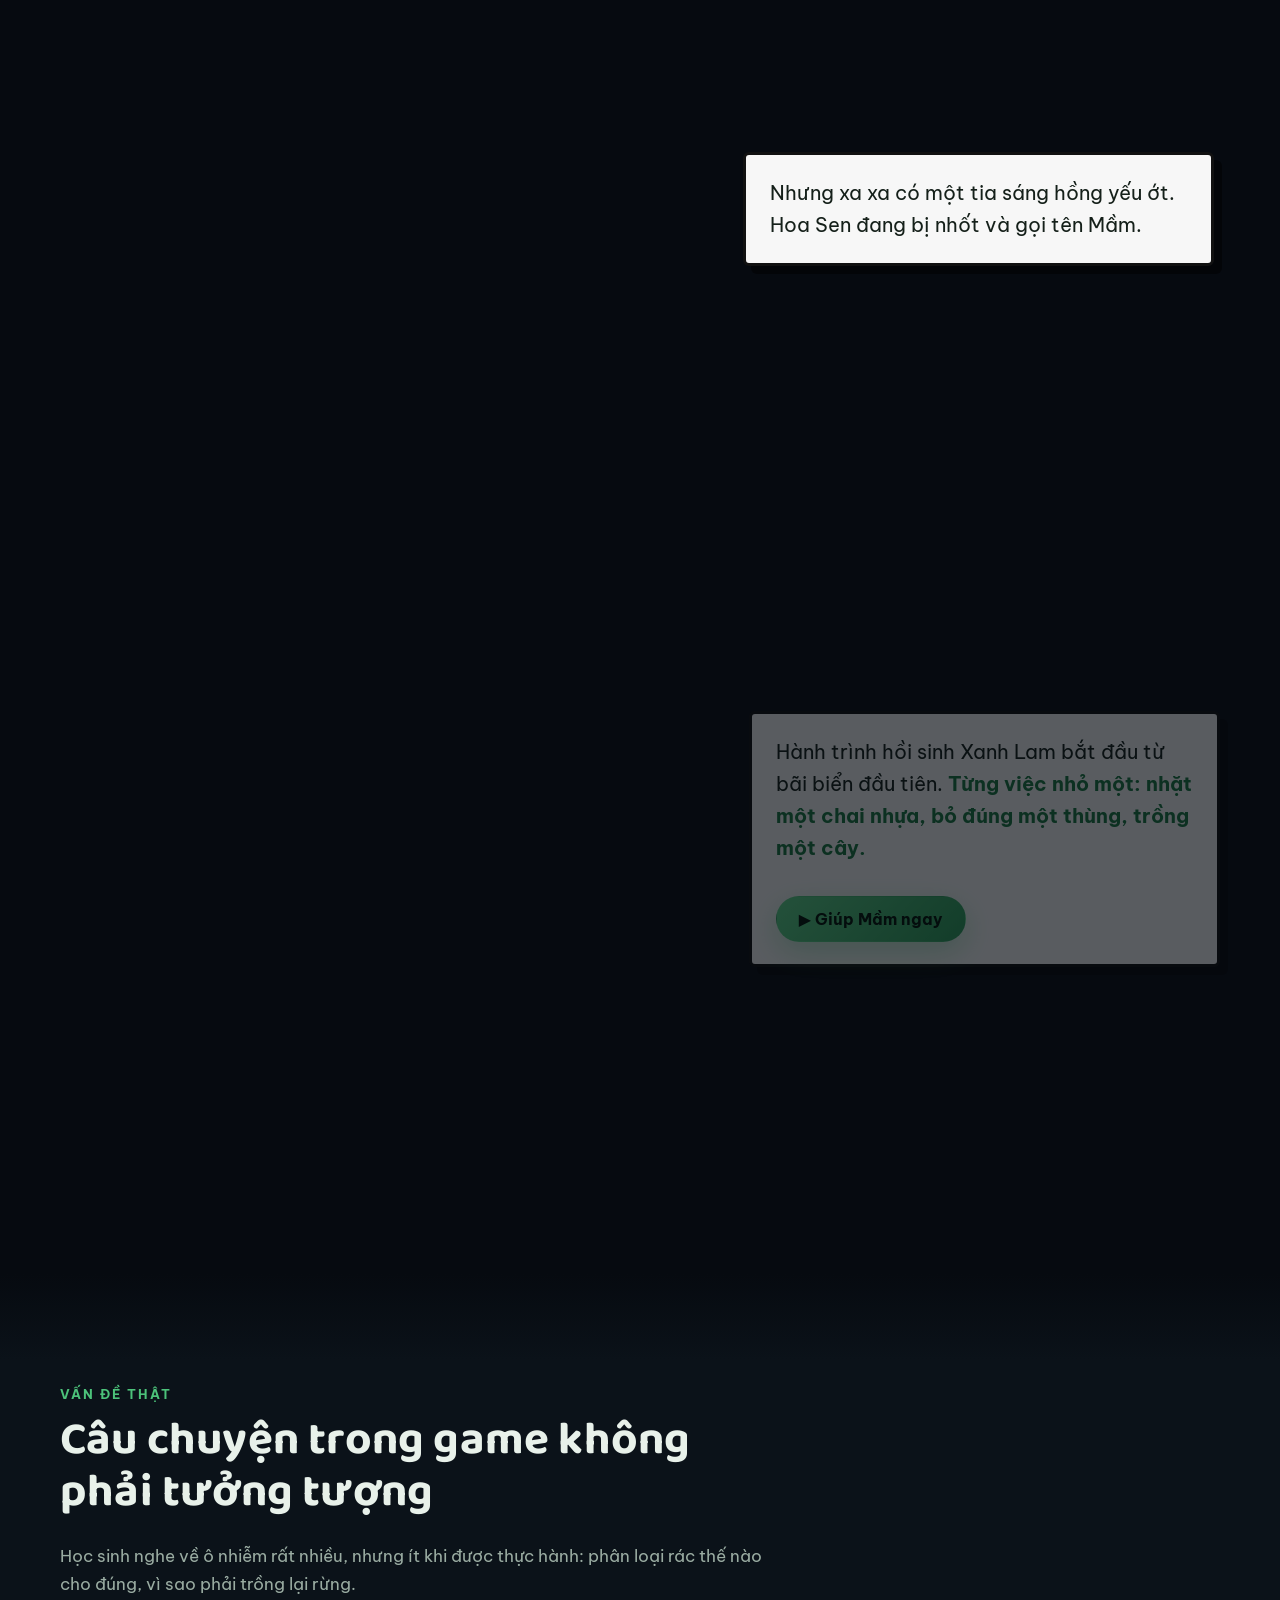
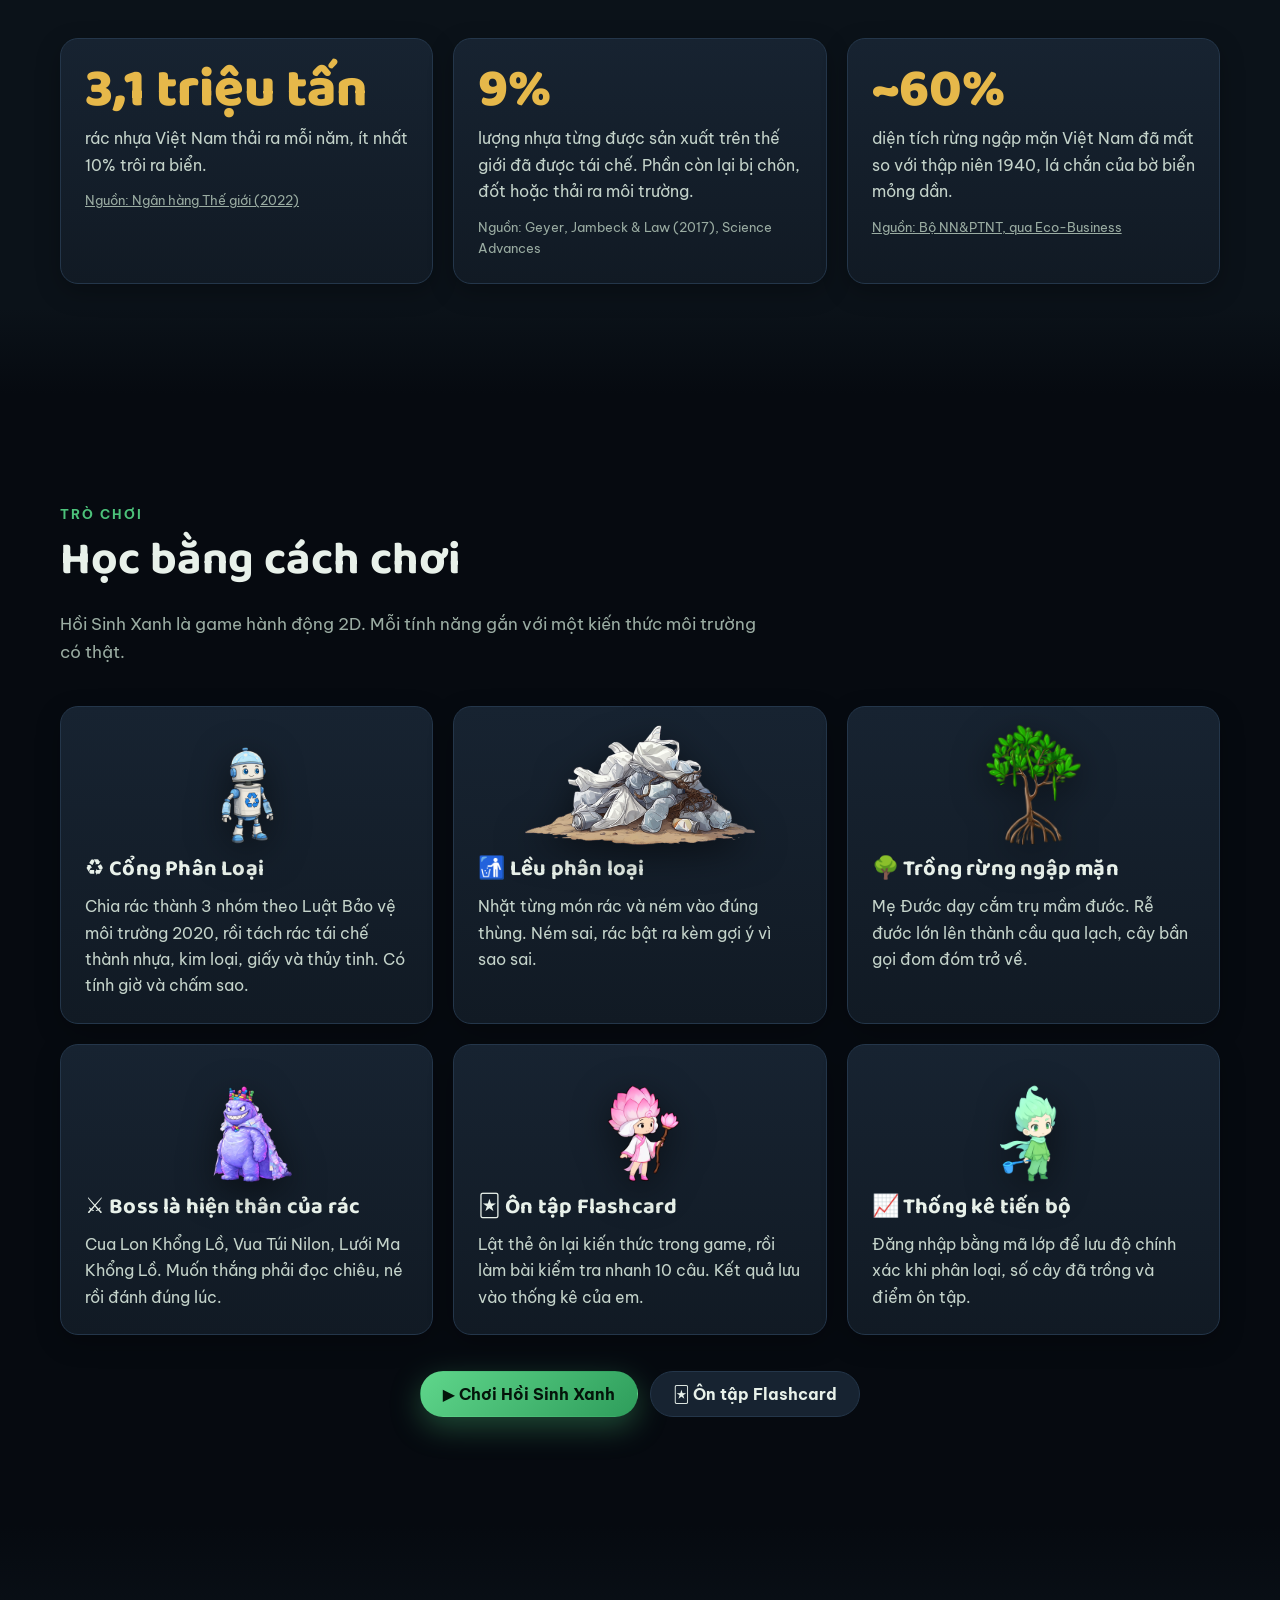
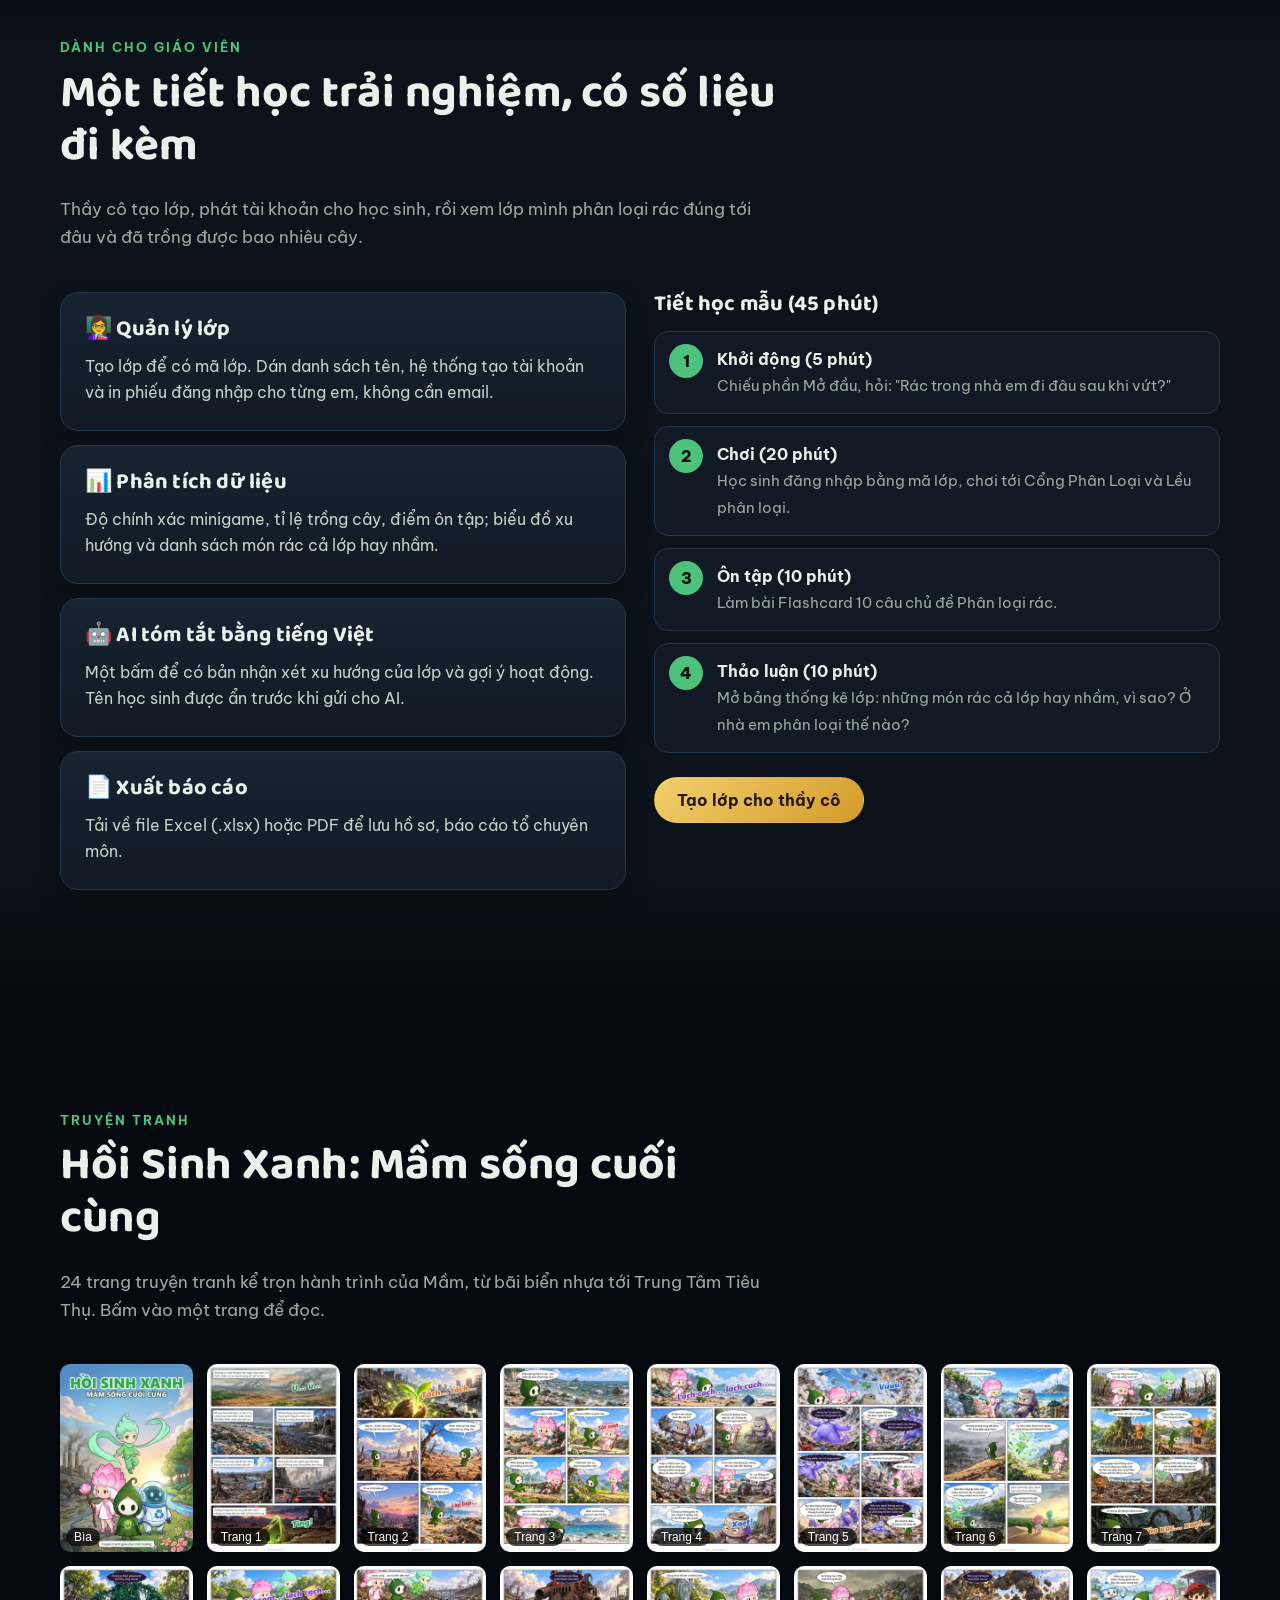
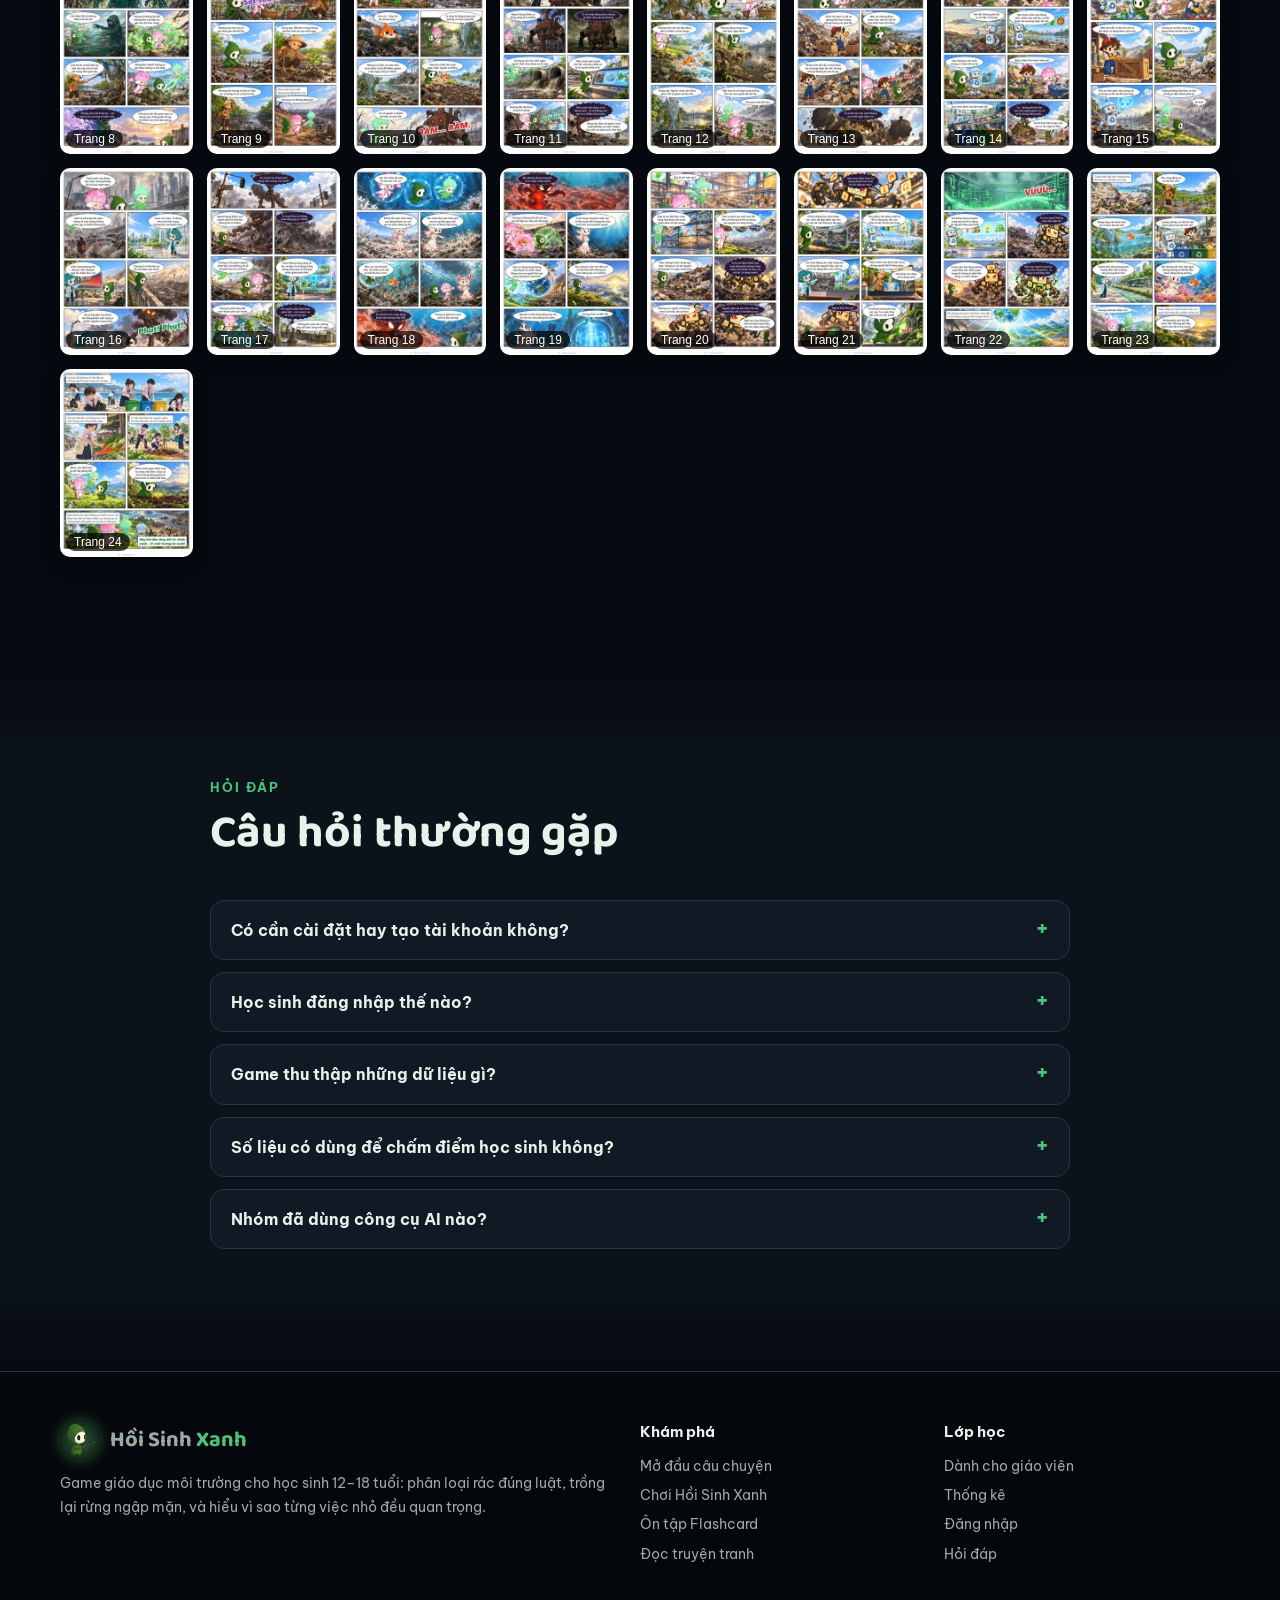
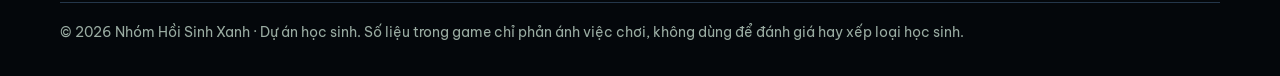
==== commit 9e06cc7a: "Thêm web Giới thiệu, Ôn tập, Thống kê và tài khoản lớp học (Supabase) - Trang chủ index.html thành t" ====
--- a/index.html
+++ b/index.html
@@ -2,63 +2,225 @@
 <html lang="vi">
 <head>
 <meta charset="utf-8">
-<meta name="viewport" content="width=device-width, initial-scale=1, viewport-fit=cover">
-<meta name="theme-color" content="#05070c">
-<title>Hồi Sinh Xanh</title>
-<link rel="stylesheet" href="css/style.css">
+<meta name="viewport" content="width=device-width, initial-scale=1">
+<meta name="theme-color" content="#060a10">
+<title>Hồi Sinh Xanh — Game giáo dục môi trường</title>
+<meta name="description" content="Hồi Sinh Xanh: game hành động 2D giúp học sinh phân loại rác đúng luật, trồng lại rừng ngập mặn và hiểu vì sao từng việc nhỏ đều quan trọng.">
+<meta property="og:title" content="Hồi Sinh Xanh — Mầm sống cuối cùng">
+<meta property="og:description" content="Vào vai Mầm, Vệ Binh Xanh cuối cùng, dọn rác để hồi sinh thế giới.">
+<meta property="og:image" content="assets/web/bia.webp">
+<link rel="icon" href="assets/web/logo.png">
+<link rel="preconnect" href="https://fonts.googleapis.com">
+<link rel="preconnect" href="https://fonts.gstatic.com" crossorigin>
+<link href="https://fonts.googleapis.com/css2?family=Baloo+2:wght@600;700;800&family=Be+Vietnam+Pro:wght@400;500;600;700&display=swap" rel="stylesheet">
+<link rel="stylesheet" href="css/web.css">
 </head>
 <body>
-<div id="wrap"><canvas id="game" aria-label="Hồi Sinh Xanh — màn chơi" role="img">Trình duyệt không hỗ trợ canvas.</canvas></div>
-
-<div id="touch" hidden>
-  <div class="tpad">
-    <button data-a="up" class="tu" aria-label="Lên">▲</button>
-    <button data-a="left" class="tl" aria-label="Trái">◀</button>
-    <button data-a="right" class="tr" aria-label="Phải">▶</button>
-    <button data-a="down" class="td" aria-label="Xuống">▼</button>
-  </div>
-  <div class="tbtns">
-    <button data-a="shoot" class="b-shoot">Bắn</button>
-    <button data-a="skill" class="b-skill">Phép</button>
-    <button data-a="heal" class="b-heal">Hồi</button>
-    <button data-a="dash" class="b-dash">Lướt</button>
-    <button data-a="attack" class="b-atk">Chém</button>
-    <button data-a="jump" class="b-jump">Nhảy</button>
-  </div>
-  <button data-a="menu" class="b-menu" aria-label="Menu">☰</button>
+<header id="dau-trang" data-trang="gioi-thieu"></header>
+
+<main>
+  <!-- Hero -->
+  <section class="hero" aria-labelledby="ten-game">
+    <div class="khung">
+      <div class="hien">
+        <span class="chip">🌱 Game giáo dục môi trường · Miễn phí · Chơi ngay trên trình duyệt</span>
+        <h1 id="ten-game">Hồi Sinh Xanh</h1>
+        <div class="phu">Mầm sống cuối cùng</div>
+        <p class="mo-ta">Vào vai <b>Mầm</b>, Vệ Binh Xanh cuối cùng của thế giới Xanh Lam. Dọn rác, phân loại đúng theo
+          Luật Bảo vệ môi trường 2020, trồng lại rừng ngập mặn và giải cứu các tinh linh. Mỗi việc trong game là một việc có thật.</p>
+        <div class="hang-nut">
+          <a class="nut chinh" href="hoi-sinh-xanh.html">▶ Chơi ngay</a>
+          <a class="nut" href="#mo-dau">📖 Câu chuyện</a>
+          <a class="nut" href="dang-nhap.html">👤 Đăng nhập lớp học</a>
+        </div>
+      </div>
+      <div class="the-bia hien">
+        <img src="assets/web/bia.webp" alt="Mầm cầm hạt giống phát sáng cùng Hoa Sen, Gió và Tái Chế, phía sau là thế giới nửa ô nhiễm nửa hồi sinh" width="600" height="900">
+      </div>
+    </div>
+  </section>
+
+  <!-- Mở đầu: vì sao Mầm ở hoàn cảnh này -->
+  <section class="muc" id="mo-dau" aria-labelledby="tieu-de-mo-dau">
+    <div class="khung">
+      <div class="dau-muc hien">
+        <span class="nhan">Mở đầu</span>
+        <h2 id="tieu-de-mo-dau">Vì sao Mầm thức dậy giữa một bãi rác?</h2>
+        <p>Trước khi bạn cầm phím, đây là chuyện đã xảy ra với thế giới Xanh Lam. Cuộn xuống để đọc.</p>
+      </div>
+      <div class="mo-dau">
+        <div class="tranh" aria-hidden="true">
+          <img data-buoc="0" src="assets/web/mo_dau/t1_khung_1.webp" alt="" class="hien-anh">
+          <img data-buoc="1" src="assets/web/mo_dau/t1_khung_2.webp" alt="" loading="lazy">
+          <img data-buoc="2" src="assets/web/mo_dau/t1_khung_3.webp" alt="" loading="lazy">
+          <img data-buoc="3" src="assets/web/mo_dau/t1_khung_4.webp" alt="" loading="lazy">
+          <img data-buoc="4" src="assets/web/mo_dau/t1_khung_5.webp" alt="" loading="lazy">
+          <img data-buoc="5" src="assets/web/mo_dau/t1_khung_6.webp" alt="" loading="lazy">
+          <img data-buoc="6" src="assets/web/mo_dau/t2_khung_1.webp" alt="" loading="lazy">
+          <img data-buoc="7" src="assets/web/mo_dau/t2_khung_2.webp" alt="" loading="lazy">
+          <img data-buoc="8" src="assets/web/mo_dau/t2_khung_4.webp" alt="" loading="lazy">
+          <img data-buoc="9" src="assets/web/mo_dau/t2_khung_5.webp" alt="" loading="lazy">
+          <div class="vien-sang"></div>
+        </div>
+        <div class="cac-buoc">
+          <div class="buoc" data-buoc="0"><div>
+            <img class="anh-dt" src="assets/web/mo_dau/t1_khung_1.webp" alt="Thế giới Xanh Lam nhìn từ trên cao, đất khô nứt nẻ" loading="lazy">
+            <p class="loi">Đã từng có một thế giới tràn ngập màu xanh, tên là <b>Xanh Lam</b>. Ở đó có rừng, có sông, có những bãi biển trắng và rạn san hô rực rỡ. Thiên nhiên và con người sống hài hòa.</p></div></div>
+          <div class="buoc" data-buoc="1"><div>
+            <img class="anh-dt" src="assets/web/mo_dau/t1_khung_2.webp" alt="Bãi biển phủ kín rác nhựa" loading="lazy">
+            <p class="loi">Rồi người ta làm ra nhiều thứ hơn mức thiên nhiên kịp nhận lại. Chai nhựa, túi nilon, lưới cũ dùng một lần rồi bỏ. Rác phủ kín bờ biển.</p></div></div>
+          <div class="buoc" data-buoc="2"><div>
+            <img class="anh-dt" src="assets/web/mo_dau/t1_khung_3.webp" alt="Dòng sông đen bên khu công nghiệp" loading="lazy">
+            <p class="loi">Sông chuyển màu đen. Từ những đống rác không ai phân loại, một thứ đáng sợ mọc lên: <b>Sương Độc</b>. Nó lan đi khắp nơi, đánh thức chai nhựa, lon, lưới bỏ thành quái vật.</p></div></div>
+          <div class="buoc" data-buoc="3"><div>
+            <img class="anh-dt" src="assets/web/mo_dau/t1_khung_4.webp" alt="Rừng ngập mặn bị chặt trơ gốc" loading="lazy">
+            <p class="loi">Rừng ngập mặn bị chặt để đào đầm tôm. Các <b>tinh linh</b> của thiên nhiên, Hoa Sen, Gió, Gấu Rừng, bị Sương Độc nhốt vào lồng.</p></div></div>
+          <div class="buoc" data-buoc="4"><div>
+            <img class="anh-dt" src="assets/web/mo_dau/t1_khung_5.webp" alt="Thành phố chìm trong khói bụi" loading="lazy">
+            <p class="loi">Những <b>Vệ Binh Xanh</b>, người canh giữ thế giới, lần lượt tan biến. Không ai còn nhớ rác từ đâu ra. Chỉ biết là nó cứ nhiều thêm...</p></div></div>
+          <div class="buoc" data-buoc="5"><div>
+            <img class="anh-dt" src="assets/web/mo_dau/t1_khung_6.webp" alt="Hạt giống phát sáng nằm giữa đất nứt nẻ" loading="lazy">
+            <p class="loi">...cho tới khi chỉ còn lại <b>một hạt mầm</b>, nằm im dưới lớp đất nứt nẻ. Vì thế giới vẫn còn một cơ hội cuối cùng.</p></div></div>
+          <div class="buoc" data-buoc="6"><div>
+            <img class="anh-dt" src="assets/web/mo_dau/t2_khung_1.webp" alt="Hạt giống nứt vỏ, nhú lá non" loading="lazy">
+            <p class="loi">Khi thế giới gần như tắt hẳn, hạt mầm ấy nứt vỏ. Đó là <b>Mầm</b>, Vệ Binh Xanh cuối cùng.</p></div></div>
+          <div class="buoc" data-buoc="7"><div>
+            <img class="anh-dt" src="assets/web/mo_dau/t2_khung_2.webp" alt="Mầm đứng một mình giữa vùng đất hoang" loading="lazy">
+            <p class="loi">Mầm tỉnh dậy giữa bãi rác. Nhỏ bé, một mình, không biết các Vệ Binh khác đã đi đâu. <i>"Mình nhỏ thế này... thì làm được gì chứ?"</i></p></div></div>
+          <div class="buoc" data-buoc="8"><div>
+            <img class="anh-dt" src="assets/web/mo_dau/t2_khung_4.webp" alt="Mầm nhìn về phía tia sáng hồng" loading="lazy">
+            <p class="loi">Nhưng xa xa có một tia sáng hồng yếu ớt. Hoa Sen đang bị nhốt và gọi tên Mầm.</p></div></div>
+          <div class="buoc" data-buoc="9"><div>
+            <img class="anh-dt" src="assets/web/mo_dau/t2_khung_5.webp" alt="Mầm chạy về phía bãi biển" loading="lazy">
+            <p class="loi">Hành trình hồi sinh Xanh Lam bắt đầu từ bãi biển đầu tiên. <b>Từng việc nhỏ một: nhặt một chai nhựa, bỏ đúng một thùng, trồng một cây.</b><br><br>
+              <a class="nut chinh" href="hoi-sinh-xanh.html">▶ Giúp Mầm ngay</a></p></div></div>
+        </div>
+      </div>
+    </div>
+  </section>
+
+  <!-- Vấn đề -->
+  <section class="muc toi" id="van-de" aria-labelledby="tieu-de-van-de">
+    <div class="khung">
+      <div class="dau-muc hien">
+        <span class="nhan">Vấn đề thật</span>
+        <h2 id="tieu-de-van-de">Câu chuyện trong game không phải tưởng tượng</h2>
+        <p>Học sinh nghe về ô nhiễm rất nhiều, nhưng ít khi được thực hành: phân loại rác thế nào cho đúng, vì sao phải trồng lại rừng.</p>
+      </div>
+      <div class="luoi c3">
+        <article class="the hien"><div class="so-lon">3,1 triệu tấn</div>
+          <p>rác nhựa Việt Nam thải ra mỗi năm, ít nhất 10% trôi ra biển.</p>
+          <a class="nguon" href="https://www.vietnamplus.vn/wb-de-xuat-lo-trinh-han-che-xu-ly-o-nhiem-nhua-dung-1-lan-o-viet-nam-post807979.vnp" target="_blank" rel="noopener">Nguồn: Ngân hàng Thế giới (2022)</a></article>
+        <article class="the hien"><div class="so-lon">9%</div>
+          <p>lượng nhựa từng được sản xuất trên thế giới đã được tái chế. Phần còn lại bị chôn, đốt hoặc thải ra môi trường.</p>
+          <span class="nguon">Nguồn: Geyer, Jambeck &amp; Law (2017), Science Advances</span></article>
+        <article class="the hien"><div class="so-lon">~60%</div>
+          <p>diện tích rừng ngập mặn Việt Nam đã mất so với thập niên 1940, lá chắn của bờ biển mỏng dần.</p>
+          <a class="nguon" href="https://www.eco-business.com/news/mekong-delta-mangrove-forests-declining-alarming-rate" target="_blank" rel="noopener">Nguồn: Bộ NN&amp;PTNT, qua Eco-Business</a></article>
+      </div>
+    </div>
+  </section>
+
+  <!-- Trò chơi -->
+  <section class="muc" id="tro-choi" aria-labelledby="tieu-de-tro-choi">
+    <div class="khung">
+      <div class="dau-muc hien">
+        <span class="nhan">Trò chơi</span>
+        <h2 id="tieu-de-tro-choi">Học bằng cách chơi</h2>
+        <p>Hồi Sinh Xanh là game hành động 2D. Mỗi tính năng gắn với một kiến thức môi trường có thật.</p>
+      </div>
+      <div class="luoi c3">
+        <article class="the hien"><div class="hinh"><img src="assets/heroes/taiche.png" alt="" loading="lazy"></div>
+          <h3>♻️ Cổng Phân Loại</h3><p>Chia rác thành 3 nhóm theo Luật Bảo vệ môi trường 2020, rồi tách rác tái chế thành nhựa, kim loại, giấy và thủy tinh. Có tính giờ và chấm sao.</p></article>
+        <article class="the hien"><div class="hinh"><img src="assets/props/dong_rac_1.png" alt="" loading="lazy"></div>
+          <h3>🚮 Lều phân loại</h3><p>Nhặt từng món rác và ném vào đúng thùng. Ném sai, rác bật ra kèm gợi ý vì sao sai.</p></article>
+        <article class="the hien"><div class="hinh"><img src="assets/props/cay_duoc_1.png" alt="" loading="lazy"></div>
+          <h3>🌳 Trồng rừng ngập mặn</h3><p>Mẹ Đước dạy cắm trụ mầm đước. Rễ đước lớn lên thành cầu qua lạch, cây bần gọi đom đóm trở về.</p></article>
+        <article class="the hien"><div class="hinh"><img src="assets/enemies/vua_nilon.png" alt="" loading="lazy"></div>
+          <h3>⚔️ Boss là hiện thân của rác</h3><p>Cua Lon Khổng Lồ, Vua Túi Nilon, Lưới Ma Khổng Lồ. Muốn thắng phải đọc chiêu, né rồi đánh đúng lúc.</p></article>
+        <article class="the hien"><div class="hinh"><img src="assets/heroes/sen.png" alt="" loading="lazy"></div>
+          <h3>🃏 Ôn tập Flashcard</h3><p>Lật thẻ ôn lại kiến thức trong game, rồi làm bài kiểm tra nhanh 10 câu. Kết quả lưu vào thống kê của em.</p></article>
+        <article class="the hien"><div class="hinh"><img src="assets/heroes/gio.png" alt="" loading="lazy"></div>
+          <h3>📈 Thống kê tiến bộ</h3><p>Đăng nhập bằng mã lớp để lưu độ chính xác khi phân loại, số cây đã trồng và điểm ôn tập.</p></article>
+      </div>
+      <div class="hang-nut hien" style="justify-content:center;margin-top:36px">
+        <a class="nut chinh" href="hoi-sinh-xanh.html">▶ Chơi Hồi Sinh Xanh</a>
+        <a class="nut" href="on-tap.html">🃏 Ôn tập Flashcard</a>
+      </div>
+    </div>
+  </section>
+
+  <!-- Giáo viên -->
+  <section class="muc toi" id="giao-vien" aria-labelledby="tieu-de-gv">
+    <div class="khung">
+      <div class="dau-muc hien">
+        <span class="nhan">Dành cho giáo viên</span>
+        <h2 id="tieu-de-gv">Một tiết học trải nghiệm, có số liệu đi kèm</h2>
+        <p>Thầy cô tạo lớp, phát tài khoản cho học sinh, rồi xem lớp mình phân loại rác đúng tới đâu và đã trồng được bao nhiêu cây.</p>
+      </div>
+      <div class="hai-cot">
+        <div class="luoi hien" style="gap:14px">
+          <article class="the"><h3>👩‍🏫 Quản lý lớp</h3><p>Tạo lớp để có mã lớp. Dán danh sách tên, hệ thống tạo tài khoản và in phiếu đăng nhập cho từng em, không cần email.</p></article>
+          <article class="the"><h3>📊 Phân tích dữ liệu</h3><p>Độ chính xác minigame, tỉ lệ trồng cây, điểm ôn tập; biểu đồ xu hướng và danh sách món rác cả lớp hay nhầm.</p></article>
+          <article class="the"><h3>🤖 AI tóm tắt bằng tiếng Việt</h3><p>Một bấm để có bản nhận xét xu hướng của lớp và gợi ý hoạt động. Tên học sinh được ẩn trước khi gửi cho AI.</p></article>
+          <article class="the"><h3>📄 Xuất báo cáo</h3><p>Tải về file Excel (.xlsx) hoặc PDF để lưu hồ sơ, báo cáo tổ chuyên môn.</p></article>
+        </div>
+        <div class="hien">
+          <h3 style="margin-bottom:14px">Tiết học mẫu (45 phút)</h3>
+          <ol class="ds-buoc">
+            <li><b>Khởi động (5 phút)</b><span>Chiếu phần Mở đầu, hỏi: "Rác trong nhà em đi đâu sau khi vứt?"</span></li>
+            <li><b>Chơi (20 phút)</b><span>Học sinh đăng nhập bằng mã lớp, chơi tới Cổng Phân Loại và Lều phân loại.</span></li>
+            <li><b>Ôn tập (10 phút)</b><span>Làm bài Flashcard 10 câu chủ đề Phân loại rác.</span></li>
+            <li><b>Thảo luận (10 phút)</b><span>Mở bảng thống kê lớp: những món rác cả lớp hay nhầm, vì sao? Ở nhà em phân loại thế nào?</span></li>
+          </ol>
+          <div class="hang-nut"><a class="nut vang" href="dang-nhap.html#giao-vien">Tạo lớp cho thầy cô</a></div>
+        </div>
+      </div>
+    </div>
+  </section>
+
+  <!-- Đọc truyện -->
+  <section class="muc" id="doc-truyen" aria-labelledby="tieu-de-truyen">
+    <div class="khung">
+      <div class="dau-muc hien">
+        <span class="nhan">Truyện tranh</span>
+        <h2 id="tieu-de-truyen">Hồi Sinh Xanh: Mầm sống cuối cùng</h2>
+        <p>24 trang truyện tranh kể trọn hành trình của Mầm, từ bãi biển nhựa tới Trung Tâm Tiêu Thụ. Bấm vào một trang để đọc.</p>
+      </div>
+      <div class="luoi-truyen hien" id="luoi-truyen"></div>
+    </div>
+  </section>
+
+  <!-- Hỏi đáp -->
+  <section class="muc toi" id="hoi-dap" aria-labelledby="tieu-de-hd">
+    <div class="khung" style="max-width:860px">
+      <div class="dau-muc hien"><span class="nhan">Hỏi đáp</span><h2 id="tieu-de-hd">Câu hỏi thường gặp</h2></div>
+      <div class="hien">
+        <details><summary>Có cần cài đặt hay tạo tài khoản không?</summary>
+          <p>Không. Bấm "Chơi ngay" là chơi được trên máy tính và điện thoại (xoay ngang). Game tự lưu trong trình duyệt. Tài khoản chỉ cần khi học theo lớp, để thầy cô xem được tiến bộ.</p></details>
+        <details><summary>Học sinh đăng nhập thế nào?</summary>
+          <p>Thầy cô tạo lớp và phát phiếu gồm mã lớp, tên đăng nhập, mật khẩu. Em vào trang Đăng nhập, chọn "Học sinh" và nhập ba thông tin đó.</p></details>
+        <details><summary>Game thu thập những dữ liệu gì?</summary>
+          <p>Chỉ các con số trong game: phân loại đúng/sai món nào, số cây đã trồng, điểm ôn tập, thời gian chơi. Không thu thập ảnh, vị trí hay thông tin liên lạc của học sinh.</p></details>
+        <details><summary>Số liệu có dùng để chấm điểm học sinh không?</summary>
+          <p>Không nên. Số liệu chỉ phản ánh việc chơi game, phù hợp để thảo luận và nhắc lại kiến thức, không dùng để đánh giá, xếp loại hay kỷ luật.</p></details>
+        <details><summary>Nhóm đã dùng công cụ AI nào?</summary>
+          <p>Nhóm dùng trợ lý lập trình Claude để viết mã; Antigravity và GPT Image (OpenRouter) để vẽ tranh truyện dựa trên nhân vật trong game; Google Lyria để tạo nhạc nền video. Kịch bản, ý tưởng và nội dung kiến thức do nhóm biên soạn và kiểm tra.</p></details>
+      </div>
+    </div>
+  </section>
+</main>
+
+<div class="doc" id="doc" role="dialog" aria-modal="true" aria-label="Đọc truyện tranh">
+  <button class="dong" type="button" aria-label="Đóng">×</button>
+  <button class="dk truoc" type="button" aria-label="Trang trước">‹</button>
+  <img alt="">
+  <button class="dk sau" type="button" aria-label="Trang sau">›</button>
+  <div class="so-trang"></div>
 </div>
-<div id="rotate">📱 Xoay ngang điện thoại để chơi</div>
-
-<div id="modal-root"></div>
-<div id="toasts" role="status" aria-live="polite" aria-atomic="false"></div>
-
-<script src="js/data.js"></script>
-<script src="js/audio.js"></script>
-<script src="js/levels/m1.js"></script>
-<script src="js/levels/m2.js"></script>
-<script src="js/state.js"></script>
-<script src="js/quests.js"></script>
-<script src="assets/player/khung.js"></script>
-<script src="assets/enemies/khung.js"></script>
-<script src="assets/props/do_vat.js"></script>
-<script src="assets/manifest.js"></script>
-<script src="js/assets.js"></script>
-<script src="js/engine.js"></script>
-<script src="js/systems.js"></script>
-<script src="js/player.js"></script>
-<script src="js/enemies.js"></script>
-<script src="js/spirits.js"></script>
-<script src="js/world.js"></script>
-<script src="js/hoi_thoai.js"></script>
-<script src="js/cot_truyen.js"></script>
-<script src="js/huong_dan.js"></script>
-<script src="js/render.js"></script>
-<script src="js/puzzle.js"></script>
-<script src="js/ui.js"></script>
-<script src="js/ghi_tran.js"></script>
-<script src="js/phat_lai.js"></script>
-<script src="js/main.js"></script>
-<!-- Mã gian lận để thử nhanh. Trước khi phát hành: xoá dòng dưới và file js/gian_lan.js -->
-<script src="js/gian_lan.js"></script>
+
+<footer id="chan-trang"></footer>
+<script src="js/web/chung.js"></script>
+<script src="js/web/gioi_thieu.js"></script>
 </body>
 </html>
--- a/css/web.css
+++ b/css/web.css
@@ -0,0 +1,302 @@
+/* Hồi Sinh Xanh — style cho các trang web (Giới thiệu, Ôn tập, Thống kê, Đăng nhập).
+   Tách riêng khỏi css/style.css của game. Màu lấy theo game: nền xanh đen, xanh lá, vàng. */
+:root {
+  --nen: #060a10;
+  --nen2: #0b1219;
+  --the: #111a24;
+  --the2: #172331;
+  --vien: #24364a;
+  --chu: #e8f1ea;
+  --mo: #9aaca2;
+  --xanh: #4cc27a;
+  --xanh-d: #2e9d5b;
+  --xanh-s: #9ff0b5;
+  --vang: #e6b84a;
+  --do: #e05a5a;
+  --lam: #4aa3e6;
+  --bo: 18px;
+  --bong: 0 18px 50px rgba(0, 0, 0, .45);
+  --rong: 1160px;
+  --chu-than: "Be Vietnam Pro", "Segoe UI", system-ui, sans-serif;
+  --chu-tieu-de: "Baloo 2", "Be Vietnam Pro", "Segoe UI", system-ui, sans-serif;
+  color-scheme: dark;
+}
+
+* { box-sizing: border-box; }
+html { scroll-behavior: smooth; }
+[id] { scroll-margin-top: 84px; }
+body {
+  margin: 0;
+  background: var(--nen);
+  color: var(--chu);
+  font: 16px/1.65 var(--chu-than);
+  -webkit-font-smoothing: antialiased;
+  overflow-x: hidden;
+}
+img { max-width: 100%; display: block; }
+a { color: var(--xanh-s); }
+h1, h2, h3 { font-family: var(--chu-tieu-de); line-height: 1.15; margin: 0 0 .5em; letter-spacing: .2px; }
+h2 { font-size: clamp(30px, 4.2vw, 46px); }
+h3 { font-size: 22px; }
+p { margin: 0 0 1em; }
+:focus-visible { outline: 3px solid var(--xanh-s); outline-offset: 3px; border-radius: 6px; }
+.an { position: absolute !important; width: 1px; height: 1px; overflow: hidden; clip: rect(0 0 0 0); }
+.khung { width: min(var(--rong), 100% - 32px); margin-inline: auto; }
+
+/* ---------- Thanh menu ---------- */
+.dau-trang {
+  position: sticky; top: 0; z-index: 50;
+  background: rgba(6, 10, 16, .72);
+  backdrop-filter: blur(14px) saturate(1.3);
+  -webkit-backdrop-filter: blur(14px) saturate(1.3);
+  border-bottom: 1px solid rgba(76, 194, 122, .15);
+}
+.dau-trang .khung { display: flex; align-items: center; gap: 18px; min-height: 64px; }
+.logo { display: flex; align-items: center; gap: 10px; color: var(--chu); text-decoration: none; font: 700 22px var(--chu-tieu-de); }
+.logo img { width: 40px; height: 40px; object-fit: contain; padding: 3px; border-radius: 50%; background: radial-gradient(circle, #2c5a3c 0, #12261a 70%); box-shadow: 0 0 14px rgba(76, 194, 122, .45); }
+.logo span b { color: var(--xanh); }
+.menu { display: flex; align-items: center; gap: 4px; margin-left: auto; list-style: none; padding: 0; margin-block: 0; }
+.menu > li { position: relative; }
+.menu a, .menu button.mu {
+  display: inline-flex; align-items: center; gap: 6px;
+  padding: 9px 14px; border-radius: 999px; border: 0; background: none;
+  color: var(--chu); font: 600 15px var(--chu-than); text-decoration: none; cursor: pointer;
+}
+.menu a:hover, .menu button.mu:hover, .menu a[aria-current="page"], .menu button.mu[aria-current="page"] { background: rgba(76, 194, 122, .14); color: var(--xanh-s); }
+.menu .con {
+  position: absolute; top: calc(100% + 6px); left: 0; min-width: 230px;
+  list-style: none; margin: 0; padding: 8px;
+  background: var(--the); border: 1px solid var(--vien); border-radius: 14px; box-shadow: var(--bong);
+  opacity: 0; visibility: hidden; transform: translateY(-6px); transition: .18s;
+}
+.menu li:hover > .con, .menu li:focus-within > .con, .menu li.mo > .con { opacity: 1; visibility: visible; transform: none; }
+.menu .con a { display: flex; flex-direction: column; align-items: flex-start; gap: 0; border-radius: 10px; width: 100%; }
+.menu .con small { display: block; color: var(--mo); font-weight: 400; font-size: 13px; }
+.nut-tk { margin-left: 6px; }
+.nut-menu { display: none; margin-left: auto; background: none; border: 1px solid var(--vien); color: var(--chu); border-radius: 10px; padding: 8px 12px; font-size: 18px; }
+
+@media (max-width: 820px) {
+  .nut-menu { display: block; }
+  .menu {
+    position: fixed; inset: 64px 0 auto 0; flex-direction: column; align-items: stretch; gap: 2px;
+    background: var(--nen2); border-bottom: 1px solid var(--vien); padding: 10px 16px 16px;
+    transform: translateY(-120%); transition: transform .25s; margin: 0;
+  }
+  .menu.mo { transform: none; }
+  .menu .con { position: static; opacity: 1; visibility: visible; transform: none; box-shadow: none; border: 0; padding: 0 0 0 14px; background: none; }
+  .nut-tk { margin-left: 0; }
+}
+
+/* ---------- Nút ---------- */
+.nut {
+  display: inline-flex; align-items: center; justify-content: center; gap: 8px;
+  padding: 12px 22px; border-radius: 999px; border: 1px solid var(--vien);
+  background: var(--the2); color: var(--chu); font: 700 16px var(--chu-than);
+  text-decoration: none; cursor: pointer; transition: transform .15s, background .15s, box-shadow .15s;
+}
+.nut:hover { transform: translateY(-2px); background: #1d2c3d; }
+.nut.chinh {
+  background: linear-gradient(135deg, #5fd68b, #2e9d5b); border-color: transparent; color: #04140a;
+  box-shadow: 0 10px 30px rgba(76, 194, 122, .35);
+}
+.nut.chinh:hover { box-shadow: 0 14px 38px rgba(76, 194, 122, .5); background: linear-gradient(135deg, #74e39d, #34ad66); }
+.nut.vang { background: linear-gradient(135deg, #f3cf6d, #d39b2a); color: #241703; border-color: transparent; }
+.nut.nho { padding: 8px 14px; font-size: 14px; }
+.nut.do { background: rgba(224, 90, 90, .15); border-color: rgba(224, 90, 90, .5); color: #ffb4b4; }
+.nut:disabled { opacity: .5; cursor: not-allowed; transform: none; }
+
+/* ---------- Hero ---------- */
+.hero { position: relative; overflow: hidden; padding: clamp(40px, 7vw, 90px) 0 clamp(60px, 9vw, 120px); isolation: isolate; }
+.hero::before {
+  content: ""; position: absolute; inset: -40px; z-index: -2;
+  background: url("../assets/bg/the_gioi.jpg") center/cover;
+  filter: blur(6px) saturate(1.15) brightness(.45);
+  transform: translateY(calc(var(--cuon, 0) * .25px)) scale(1.08);
+}
+.hero::after { content: ""; position: absolute; inset: 0; z-index: -1; background: radial-gradient(70% 60% at 30% 40%, rgba(76, 194, 122, .18), transparent 70%), linear-gradient(180deg, transparent 60%, var(--nen)); }
+.hero .khung { display: grid; grid-template-columns: 1.1fr .9fr; gap: clamp(24px, 4vw, 56px); align-items: center; }
+.hero h1 { font-size: clamp(46px, 7.5vw, 92px); margin-bottom: .1em; background: linear-gradient(135deg, #b6ffcb, #4cc27a 55%, #e6b84a); -webkit-background-clip: text; background-clip: text; color: transparent; filter: drop-shadow(0 4px 24px rgba(76, 194, 122, .35)); }
+.hero .phu { font: 700 clamp(18px, 2.4vw, 26px) var(--chu-tieu-de); color: var(--vang); margin-bottom: .6em; }
+.hero p.mo-ta { font-size: clamp(16px, 1.6vw, 19px); color: #cfe0d4; max-width: 560px; }
+.hang-nut { display: flex; flex-wrap: wrap; gap: 12px; margin-top: 24px; }
+.the-bia { position: relative; justify-self: center; width: min(400px, 90%); }
+.the-bia img { border-radius: 22px; box-shadow: 0 30px 80px rgba(0, 0, 0, .6), 0 0 0 1px rgba(255, 255, 255, .08); transform: rotate(2deg); transition: transform .4s; }
+.the-bia:hover img { transform: rotate(0) scale(1.02); }
+.the-bia::before { content: ""; position: absolute; inset: 10% -8% -6% 8%; background: radial-gradient(closest-side, rgba(76, 194, 122, .45), transparent); filter: blur(30px); z-index: -1; }
+.chip { display: inline-flex; gap: 8px; align-items: center; padding: 6px 12px; border-radius: 999px; background: rgba(76, 194, 122, .12); border: 1px solid rgba(76, 194, 122, .3); color: var(--xanh-s); font-size: 14px; font-weight: 600; margin-bottom: 18px; }
+.dot-sang { position: absolute; width: 6px; height: 6px; border-radius: 50%; background: #c8ffd8; box-shadow: 0 0 12px 3px rgba(159, 240, 181, .8); animation: bay 9s linear infinite; opacity: 0; z-index: -1; }
+@keyframes bay { 0% { transform: translate(0, 0); opacity: 0; } 10% { opacity: .9; } 90% { opacity: .7; } 100% { transform: translate(40px, -320px); opacity: 0; } }
+
+@media (max-width: 820px) {
+  .hero .khung { grid-template-columns: 1fr; }
+  .the-bia { width: min(240px, 66%); }
+}
+
+/* ---------- Mục chung ---------- */
+.muc { padding: clamp(64px, 9vw, 110px) 0; position: relative; }
+.muc.toi { background: linear-gradient(180deg, var(--nen) 0, var(--nen2) 12%, var(--nen2) 88%, var(--nen) 100%); }
+.dau-muc { max-width: 720px; margin-bottom: 40px; }
+.dau-muc .nhan { color: var(--xanh); font-weight: 700; letter-spacing: 2px; text-transform: uppercase; font-size: 13px; margin-bottom: 8px; display: block; }
+.dau-muc p { color: var(--mo); font-size: 17px; }
+.luoi { display: grid; gap: 20px; }
+.luoi.c3 { grid-template-columns: repeat(auto-fit, minmax(min(100%, 300px), 1fr)); }
+.luoi.c4 { grid-template-columns: repeat(auto-fit, minmax(220px, 1fr)); }
+.the {
+  background: linear-gradient(180deg, var(--the2), var(--the));
+  border: 1px solid var(--vien); border-radius: var(--bo); padding: 24px;
+  box-shadow: 0 8px 24px rgba(0, 0, 0, .25); transition: transform .2s, border-color .2s;
+}
+.the:hover { transform: translateY(-4px); border-color: rgba(76, 194, 122, .45); }
+.the .hinh { height: 120px; display: grid; place-items: center; margin: -6px 0 12px; }
+.the .hinh img { max-height: 120px; width: auto; filter: drop-shadow(0 10px 18px rgba(0, 0, 0, .5)); }
+.the .so-lon { font: 800 clamp(38px, 5vw, 54px) var(--chu-tieu-de); color: var(--vang); line-height: 1; margin-bottom: 8px; }
+.the p { color: #c4d3ca; margin: 0; }
+.the .nguon { display: block; color: var(--mo); font-size: 13px; margin-top: 12px; }
+
+/* hiện dần khi cuộn */
+.hien { opacity: 0; transform: translateY(26px); transition: opacity .7s ease, transform .7s ease; }
+.hien.da-hien { opacity: 1; transform: none; }
+
+/* ---------- Mở đầu: kể chuyện khi cuộn ---------- */
+.mo-dau { display: grid; grid-template-columns: 1.15fr .85fr; gap: clamp(20px, 4vw, 56px); }
+.mo-dau .tranh { position: sticky; top: 90px; height: min(70vh, 620px); border-radius: 22px; overflow: hidden; box-shadow: var(--bong); border: 1px solid rgba(255, 255, 255, .06); background: #000; }
+.mo-dau .tranh img { position: absolute; inset: 0; width: 100%; height: 100%; object-fit: cover; opacity: 0; transform: scale(1.06); transition: opacity .9s ease, transform 6s ease; }
+.mo-dau .tranh img.hien-anh { opacity: 1; transform: scale(1); }
+.mo-dau .tranh .vien-sang { position: absolute; inset: 0; box-shadow: inset 0 0 120px rgba(0, 0, 0, .65); pointer-events: none; }
+.mo-dau .buoc { min-height: 70vh; display: flex; align-items: center; }
+.mo-dau .buoc:first-child { min-height: 40vh; }
+.mo-dau .buoc .loi {
+  background: rgba(255, 255, 255, .97); color: #15201a; padding: 22px 24px; border-radius: 6px;
+  border: 3px solid #111; box-shadow: 8px 8px 0 rgba(0, 0, 0, .45);
+  font-size: clamp(17px, 1.6vw, 20px); line-height: 1.6; opacity: .35; transition: opacity .4s, transform .4s;
+}
+.mo-dau .buoc.dang .loi { opacity: 1; transform: translateX(-6px); }
+.mo-dau .buoc .loi b { color: #1b7a43; }
+.mo-dau .buoc .anh-dt { display: none; }
+@media (max-width: 820px) {
+  .mo-dau { grid-template-columns: 1fr; }
+  .mo-dau .tranh { display: none; }
+  .mo-dau .buoc { min-height: 0; display: block; margin-bottom: 26px; }
+  .mo-dau .buoc .anh-dt { display: block; border-radius: 14px 14px 0 0; border: 3px solid #111; border-bottom: 0; }
+  .mo-dau .buoc .loi { opacity: 1; border-radius: 0 0 14px 14px; box-shadow: none; transform: none !important; }
+}
+
+/* ---------- Bảng thông tin giáo viên ---------- */
+.hai-cot { display: grid; grid-template-columns: 1fr 1fr; gap: 28px; align-items: start; }
+@media (max-width: 820px) { .hai-cot { grid-template-columns: 1fr; } }
+.ds-buoc { counter-reset: b; list-style: none; padding: 0; margin: 0; display: grid; gap: 12px; }
+.ds-buoc li { counter-increment: b; position: relative; padding: 14px 16px 14px 62px; background: var(--the); border: 1px solid var(--vien); border-radius: 14px; }
+.ds-buoc li::before { content: counter(b); position: absolute; left: 14px; top: 12px; width: 34px; height: 34px; border-radius: 50%; display: grid; place-items: center; background: var(--xanh); color: #04140a; font-weight: 800; }
+.ds-buoc li b { display: block; }
+.ds-buoc li span { color: var(--mo); font-size: 15px; }
+
+/* ---------- Đọc truyện ---------- */
+.luoi-truyen { display: grid; grid-template-columns: repeat(auto-fill, minmax(130px, 1fr)); gap: 14px; }
+.luoi-truyen button { padding: 0; border: 0; background: none; cursor: zoom-in; border-radius: 10px; overflow: hidden; position: relative; aspect-ratio: 1800 / 2546; box-shadow: 0 6px 16px rgba(0, 0, 0, .4); transition: transform .2s; }
+.luoi-truyen button:hover { transform: translateY(-4px) rotate(-1deg); }
+.luoi-truyen img { width: 100%; height: 100%; object-fit: cover; }
+.luoi-truyen span { position: absolute; left: 6px; bottom: 6px; background: rgba(0, 0, 0, .7); color: #fff; font-size: 12px; padding: 2px 8px; border-radius: 999px; }
+.doc { position: fixed; inset: 0; z-index: 100; background: rgba(2, 4, 8, .94); display: none; align-items: center; justify-content: center; }
+.doc.mo { display: flex; }
+.doc img { max-height: 94vh; max-width: min(94vw, 760px); object-fit: contain; border-radius: 6px; box-shadow: var(--bong); }
+.doc .dk { position: absolute; top: 50%; transform: translateY(-50%); background: rgba(255, 255, 255, .1); border: 0; color: #fff; width: 52px; height: 52px; border-radius: 50%; font-size: 24px; cursor: pointer; }
+.doc .dk:hover { background: rgba(255, 255, 255, .2); }
+.doc .truoc { left: 16px; } .doc .sau { right: 16px; }
+.doc .dong { position: absolute; top: 14px; right: 16px; background: none; border: 0; color: #fff; font-size: 32px; cursor: pointer; }
+.doc .so-trang { position: absolute; bottom: 12px; left: 50%; transform: translateX(-50%); color: #cfd; font-size: 14px; }
+
+/* ---------- Hỏi đáp ---------- */
+details { background: var(--the); border: 1px solid var(--vien); border-radius: 14px; padding: 16px 20px; margin-bottom: 12px; }
+details summary { cursor: pointer; font-weight: 700; list-style: none; display: flex; justify-content: space-between; gap: 12px; }
+details summary::after { content: "+"; color: var(--xanh); font-size: 22px; line-height: 1; transition: transform .2s; }
+details[open] summary::after { transform: rotate(45deg); }
+details p { color: #c4d3ca; margin: 12px 0 0; }
+
+/* ---------- Chân trang ---------- */
+.chan-trang { border-top: 1px solid var(--vien); padding: 48px 0 32px; color: var(--mo); font-size: 14px; background: #04070b; }
+.chan-trang .khung { display: grid; grid-template-columns: 2fr 1fr 1fr; gap: 28px; }
+.chan-trang h4 { color: var(--chu); margin: 0 0 10px; font-size: 15px; }
+.chan-trang ul { list-style: none; padding: 0; margin: 0; display: grid; gap: 6px; }
+.chan-trang a { color: var(--mo); text-decoration: none; }
+.chan-trang a:hover { color: var(--xanh-s); }
+.chan-trang .cuoi { grid-column: 1 / -1; border-top: 1px solid var(--vien); padding-top: 18px; margin-top: 8px; }
+@media (max-width: 820px) { .chan-trang .khung { grid-template-columns: 1fr; } }
+
+/* ---------- Biểu mẫu, bảng, ô số liệu (Đăng nhập, Thống kê) ---------- */
+.trang-hep { width: min(460px, 100% - 32px); margin: clamp(32px, 8vh, 80px) auto; }
+.o-nhap { display: grid; gap: 6px; margin-bottom: 14px; }
+.o-nhap label { font-weight: 600; font-size: 14px; color: #cfe0d4; }
+.o-nhap input, .o-nhap textarea, .o-nhap select {
+  width: 100%; padding: 12px 14px; border-radius: 12px; border: 1px solid var(--vien);
+  background: #0a121a; color: var(--chu); font: 16px var(--chu-than);
+}
+.o-nhap input:focus, .o-nhap textarea:focus, .o-nhap select:focus { outline: none; border-color: var(--xanh); box-shadow: 0 0 0 3px rgba(76, 194, 122, .25); }
+.o-nhap small { color: var(--mo); }
+.tab-chon { display: grid; grid-template-columns: 1fr 1fr; gap: 6px; padding: 6px; background: #0a121a; border-radius: 14px; border: 1px solid var(--vien); margin-bottom: 20px; }
+.tab-chon button { padding: 10px; border-radius: 10px; border: 0; background: none; color: var(--mo); font: 700 15px var(--chu-than); cursor: pointer; }
+.tab-chon button[aria-selected="true"] { background: var(--xanh); color: #04140a; }
+.bao { padding: 12px 14px; border-radius: 12px; margin-bottom: 14px; font-size: 15px; }
+.bao.loi { background: rgba(224, 90, 90, .14); border: 1px solid rgba(224, 90, 90, .45); color: #ffc6c6; }
+.bao.ok { background: rgba(76, 194, 122, .14); border: 1px solid rgba(76, 194, 122, .45); color: #c9f7d6; }
+.bao.tin { background: rgba(74, 163, 230, .12); border: 1px solid rgba(74, 163, 230, .4); color: #cfe7fb; }
+
+.o-so { display: grid; grid-template-columns: repeat(auto-fit, minmax(200px, 1fr)); gap: 14px; margin-bottom: 22px; }
+.o-so .the { padding: 18px 20px; }
+.o-so .ten { color: var(--mo); font-size: 14px; font-weight: 600; }
+.o-so .gia-tri { font: 800 34px var(--chu-tieu-de); color: var(--chu); line-height: 1.1; margin: 4px 0; }
+.o-so .ghi { color: var(--mo); font-size: 13px; }
+.thanh { height: 10px; border-radius: 999px; background: #0a121a; overflow: hidden; border: 1px solid var(--vien); }
+.thanh i { display: block; height: 100%; background: linear-gradient(90deg, var(--xanh-d), var(--xanh)); border-radius: inherit; }
+
+.bang-cuon { overflow-x: auto; border: 1px solid var(--vien); border-radius: 14px; }
+table.bang { width: 100%; border-collapse: collapse; font-size: 15px; min-width: 560px; }
+.bang th, .bang td { padding: 10px 12px; text-align: left; border-bottom: 1px solid var(--vien); }
+.bang th { background: var(--the2); color: #cfe0d4; font-weight: 700; position: sticky; top: 0; cursor: pointer; user-select: none; white-space: nowrap; }
+.bang tr:last-child td { border-bottom: 0; }
+.bang tr:hover td { background: rgba(255, 255, 255, .025); }
+.bang td.so { font-variant-numeric: tabular-nums; }
+
+.thanh-cong-cu { display: flex; flex-wrap: wrap; gap: 10px; align-items: center; margin-bottom: 18px; }
+.thanh-cong-cu .gian { flex: 1; }
+.tab-trang { display: flex; gap: 6px; border-bottom: 1px solid var(--vien); margin-bottom: 24px; overflow-x: auto; }
+.tab-trang button { padding: 12px 16px; border: 0; background: none; color: var(--mo); font: 700 15px var(--chu-than); cursor: pointer; border-bottom: 3px solid transparent; white-space: nowrap; }
+.tab-trang button[aria-selected="true"] { color: var(--xanh-s); border-color: var(--xanh); }
+.bieu-do { position: relative; height: 300px; }
+.ai-ket-qua { white-space: pre-wrap; line-height: 1.7; }
+.ai-ket-qua h4 { color: var(--xanh-s); margin: 14px 0 4px; }
+.trong { text-align: center; color: var(--mo); padding: 40px 16px; }
+
+/* ---------- Flashcard ---------- */
+.chon-chu-de { display: flex; flex-wrap: wrap; gap: 10px; margin-bottom: 24px; }
+.chon-chu-de button { padding: 10px 16px; border-radius: 999px; border: 1px solid var(--vien); background: var(--the); color: var(--chu); font: 600 15px var(--chu-than); cursor: pointer; }
+.chon-chu-de button[aria-pressed="true"] { background: var(--xanh); color: #04140a; border-color: transparent; }
+.the-lat { perspective: 1400px; width: min(520px, 100%); height: 320px; margin: 0 auto 18px; cursor: pointer; }
+.the-lat .trong-the { position: relative; width: 100%; height: 100%; transition: transform .6s cubic-bezier(.2, .8, .2, 1); transform-style: preserve-3d; }
+.the-lat.lat .trong-the { transform: rotateY(180deg); }
+.the-lat .mat { position: absolute; inset: 0; backface-visibility: hidden; -webkit-backface-visibility: hidden; border-radius: 22px; padding: 28px; display: flex; flex-direction: column; align-items: center; justify-content: center; text-align: center; border: 1px solid var(--vien); box-shadow: var(--bong); }
+.the-lat .truoc { background: linear-gradient(160deg, #1b2a3a, #101823); }
+.the-lat .sau { background: linear-gradient(160deg, #163524, #0d1d14); transform: rotateY(180deg); }
+.the-lat .emo { font-size: 72px; line-height: 1; margin-bottom: 12px; }
+.the-lat .cau { font: 700 24px var(--chu-tieu-de); }
+.the-lat .goi-y { color: var(--mo); font-size: 14px; margin-top: 10px; }
+.the-lat .dap { font: 700 22px var(--chu-tieu-de); color: var(--xanh-s); margin-bottom: 8px; }
+.cau-hoi { font: 700 22px var(--chu-tieu-de); margin-bottom: 18px; }
+.dap-an { display: grid; grid-template-columns: 1fr 1fr; gap: 12px; }
+@media (max-width: 560px) { .dap-an { grid-template-columns: 1fr; } }
+.dap-an button { padding: 16px; border-radius: 14px; border: 1px solid var(--vien); background: var(--the); color: var(--chu); font: 600 16px var(--chu-than); cursor: pointer; text-align: left; transition: .15s; }
+.dap-an button:hover:not(:disabled) { border-color: var(--xanh); background: var(--the2); }
+.dap-an button.dung { background: rgba(76, 194, 122, .2); border-color: var(--xanh); }
+.dap-an button.sai { background: rgba(224, 90, 90, .18); border-color: var(--do); }
+
+@media print {
+  .dau-trang, .chan-trang, .khong-in { display: none !important; }
+  body { background: #fff; color: #000; }
+  .the { box-shadow: none; border-color: #999; background: #fff; color: #000; }
+}
+
+@media (prefers-reduced-motion: reduce) {
+  html { scroll-behavior: auto; }
+  *, *::before, *::after { animation: none !important; transition: none !important; }
+  .hien { opacity: 1; transform: none; }
+  .hero::before { transform: scale(1.08); }
+}
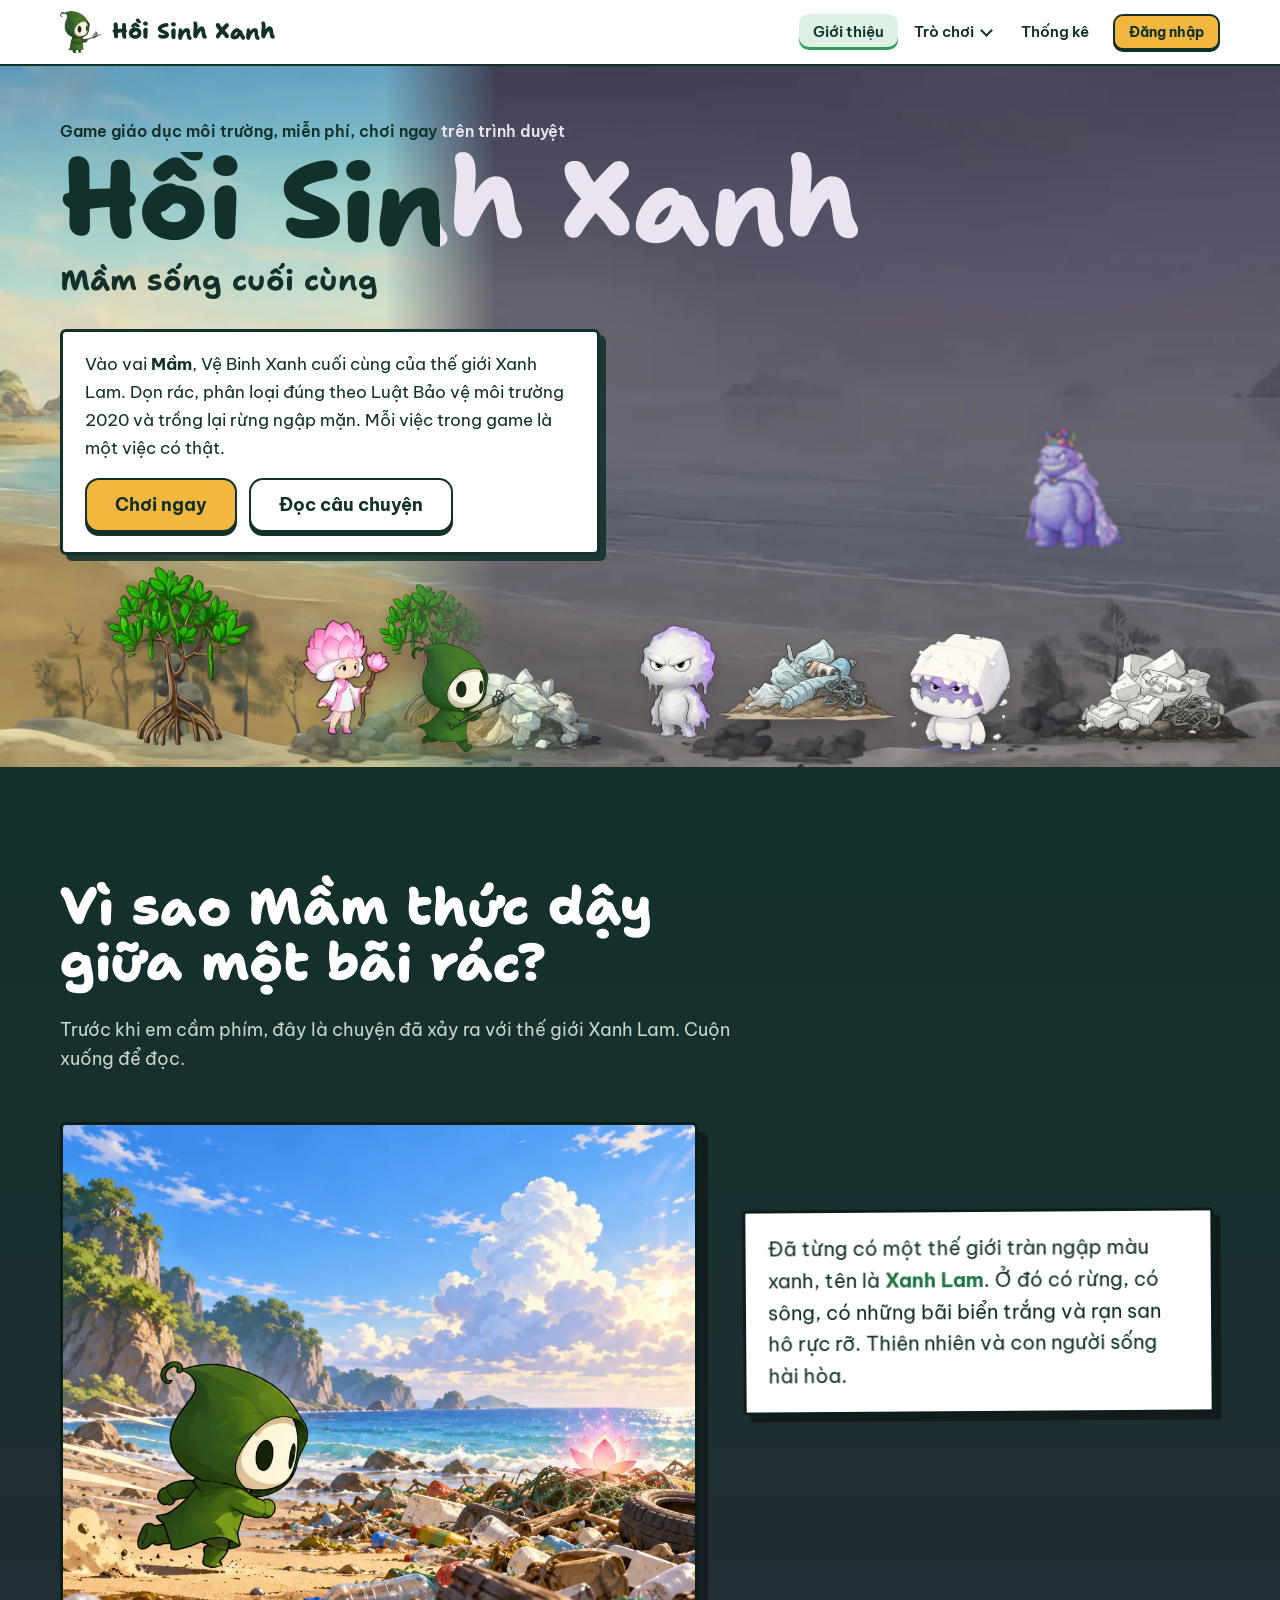
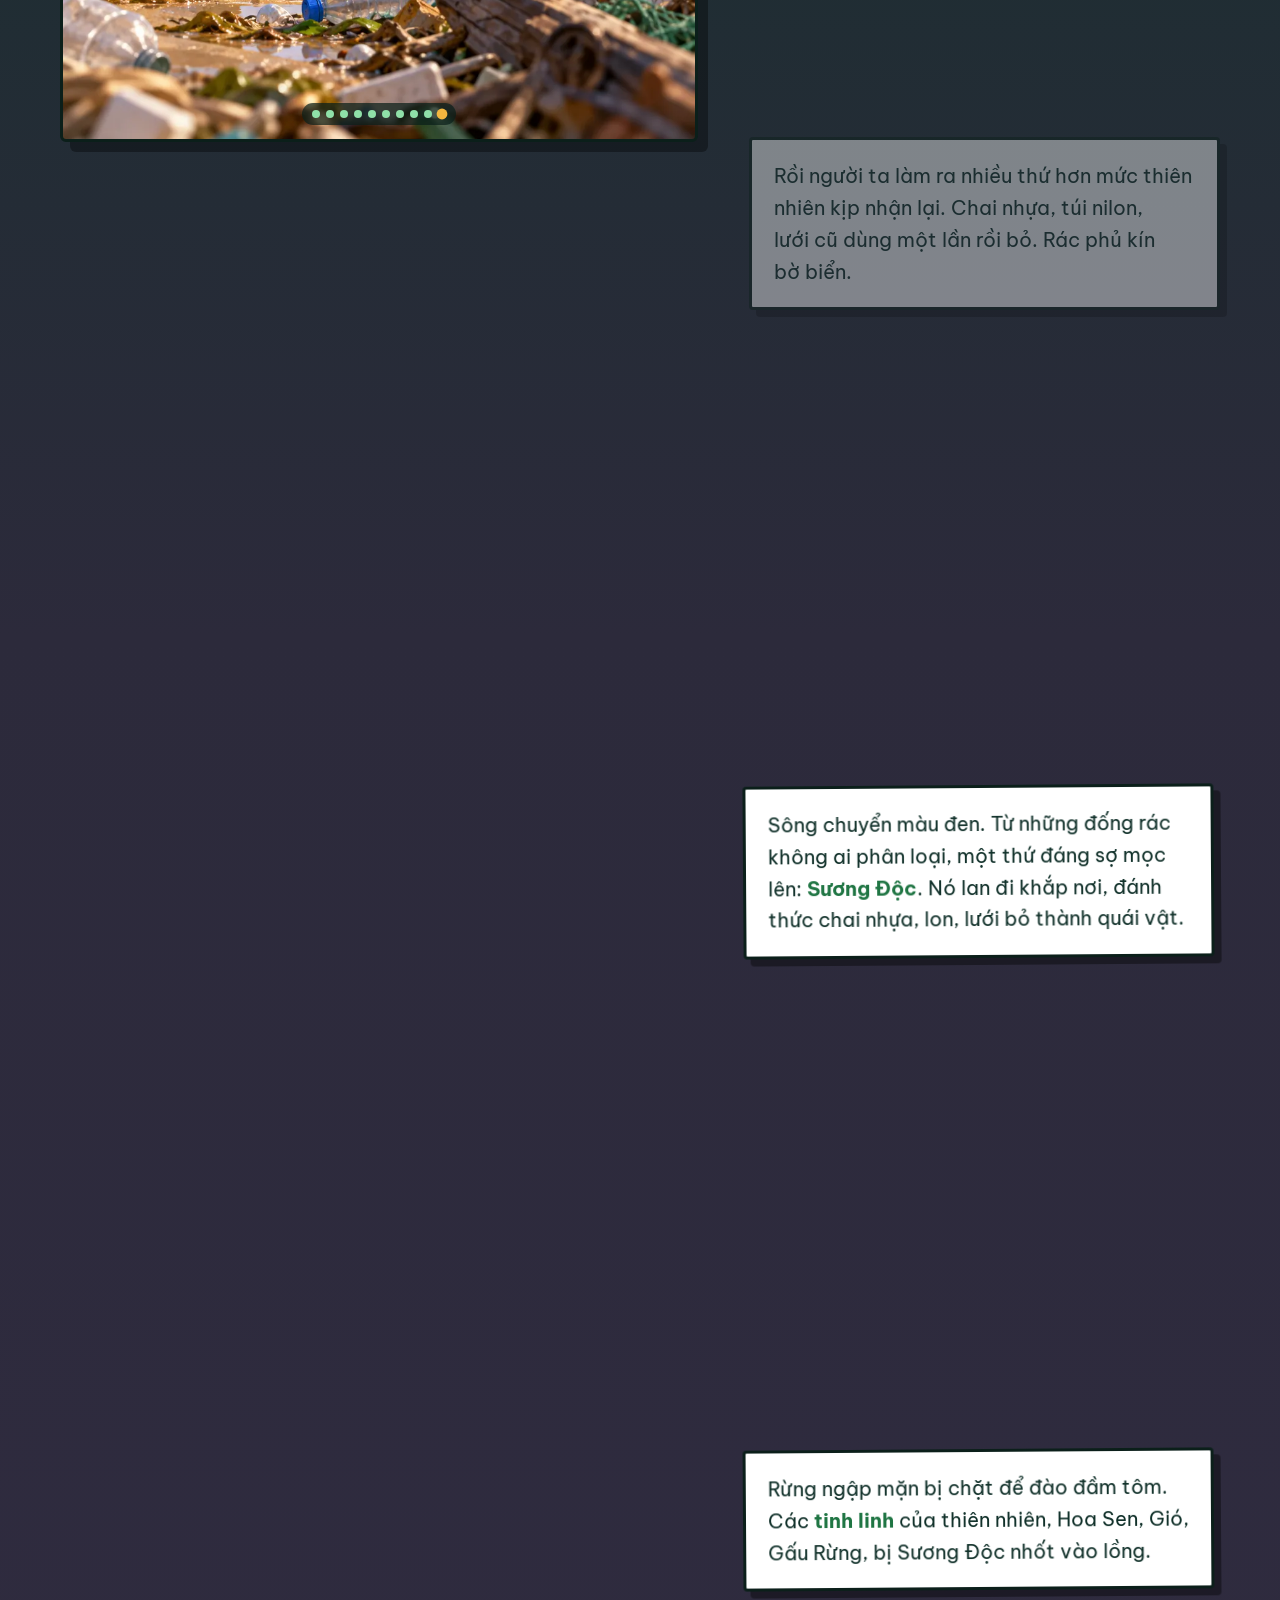
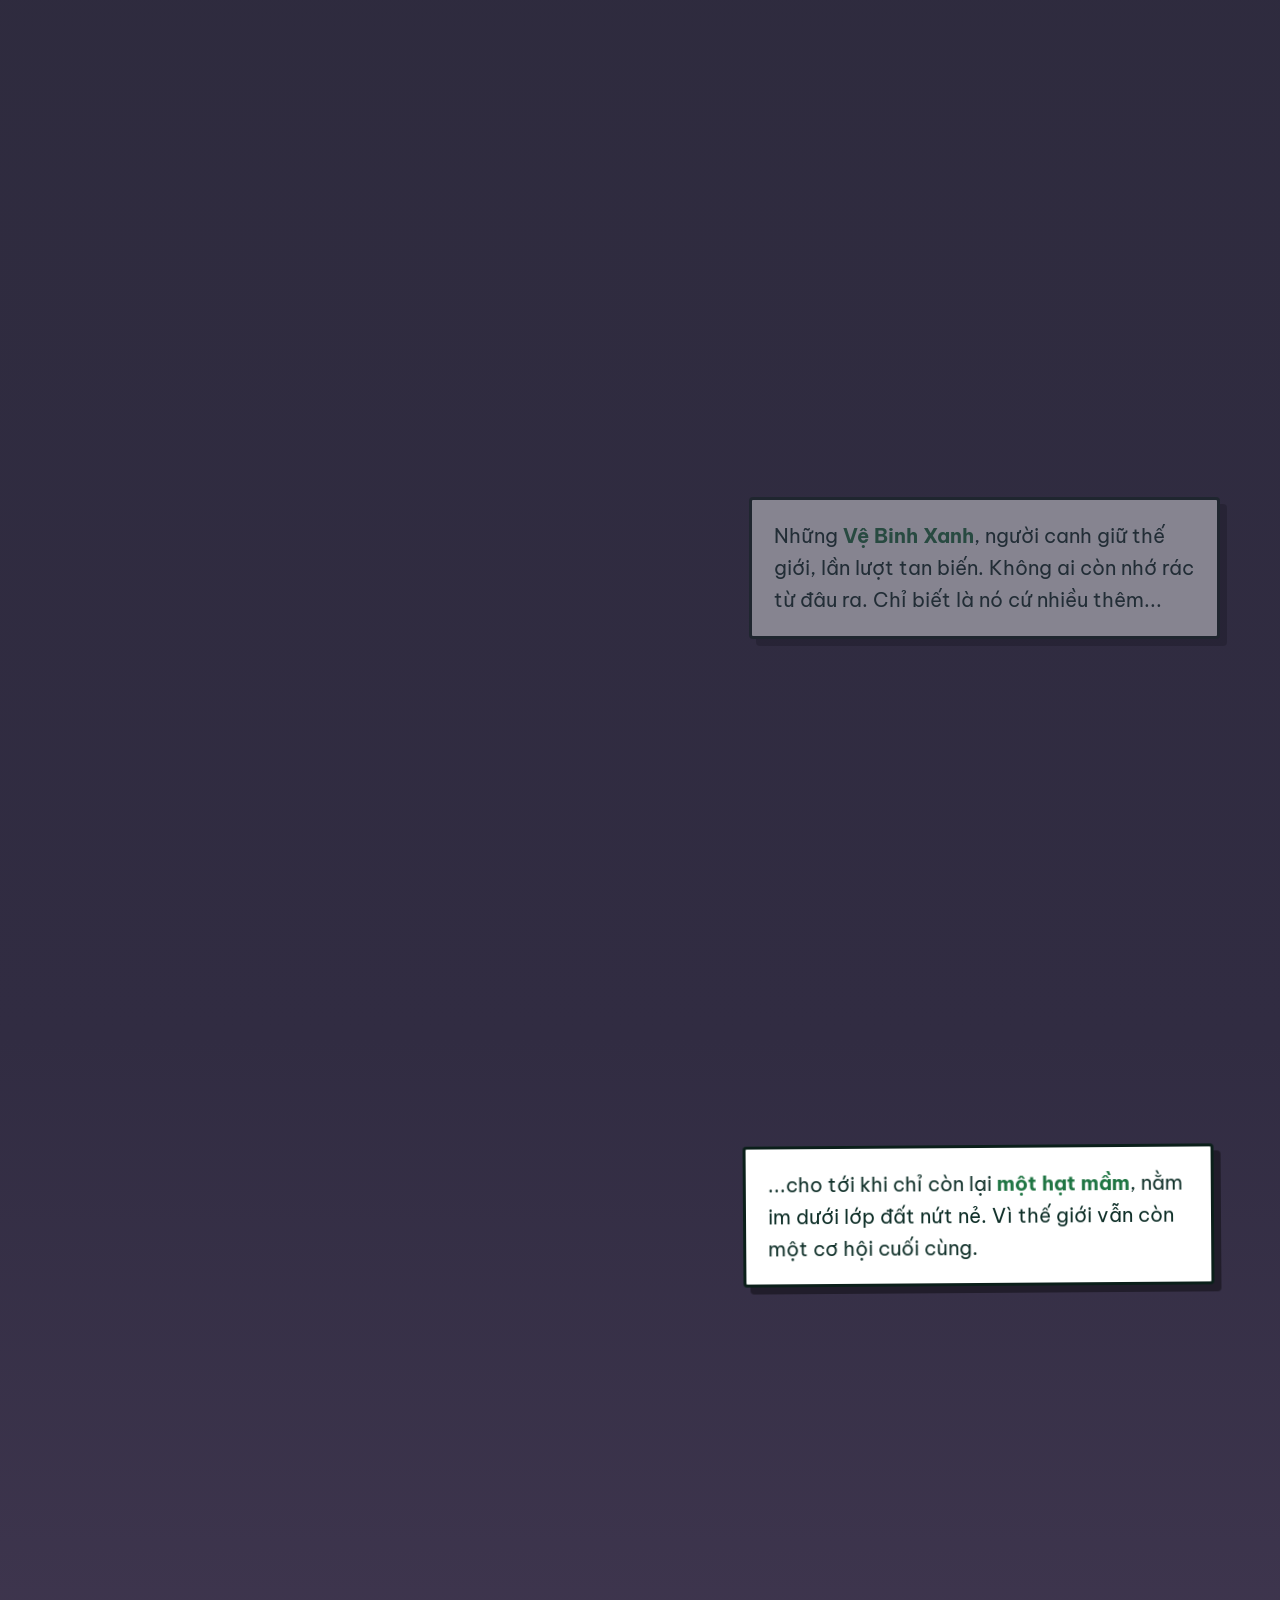
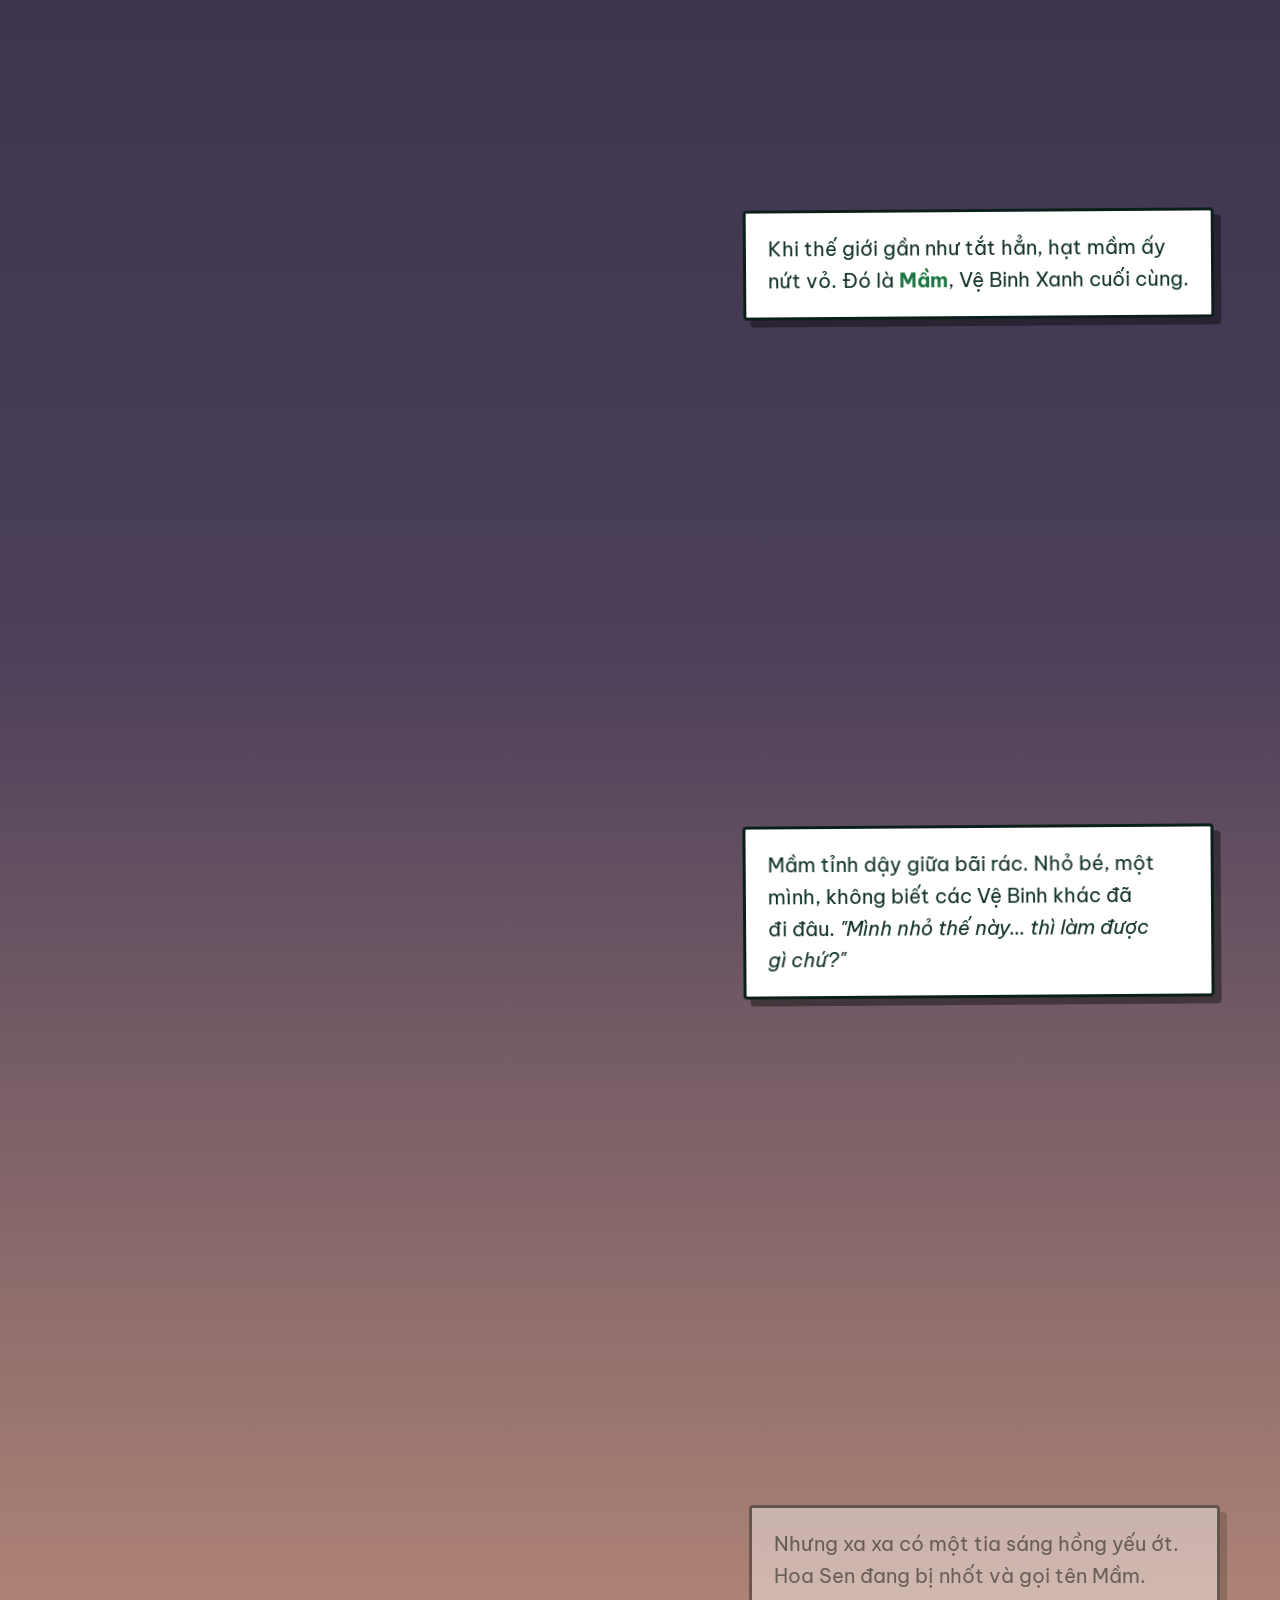
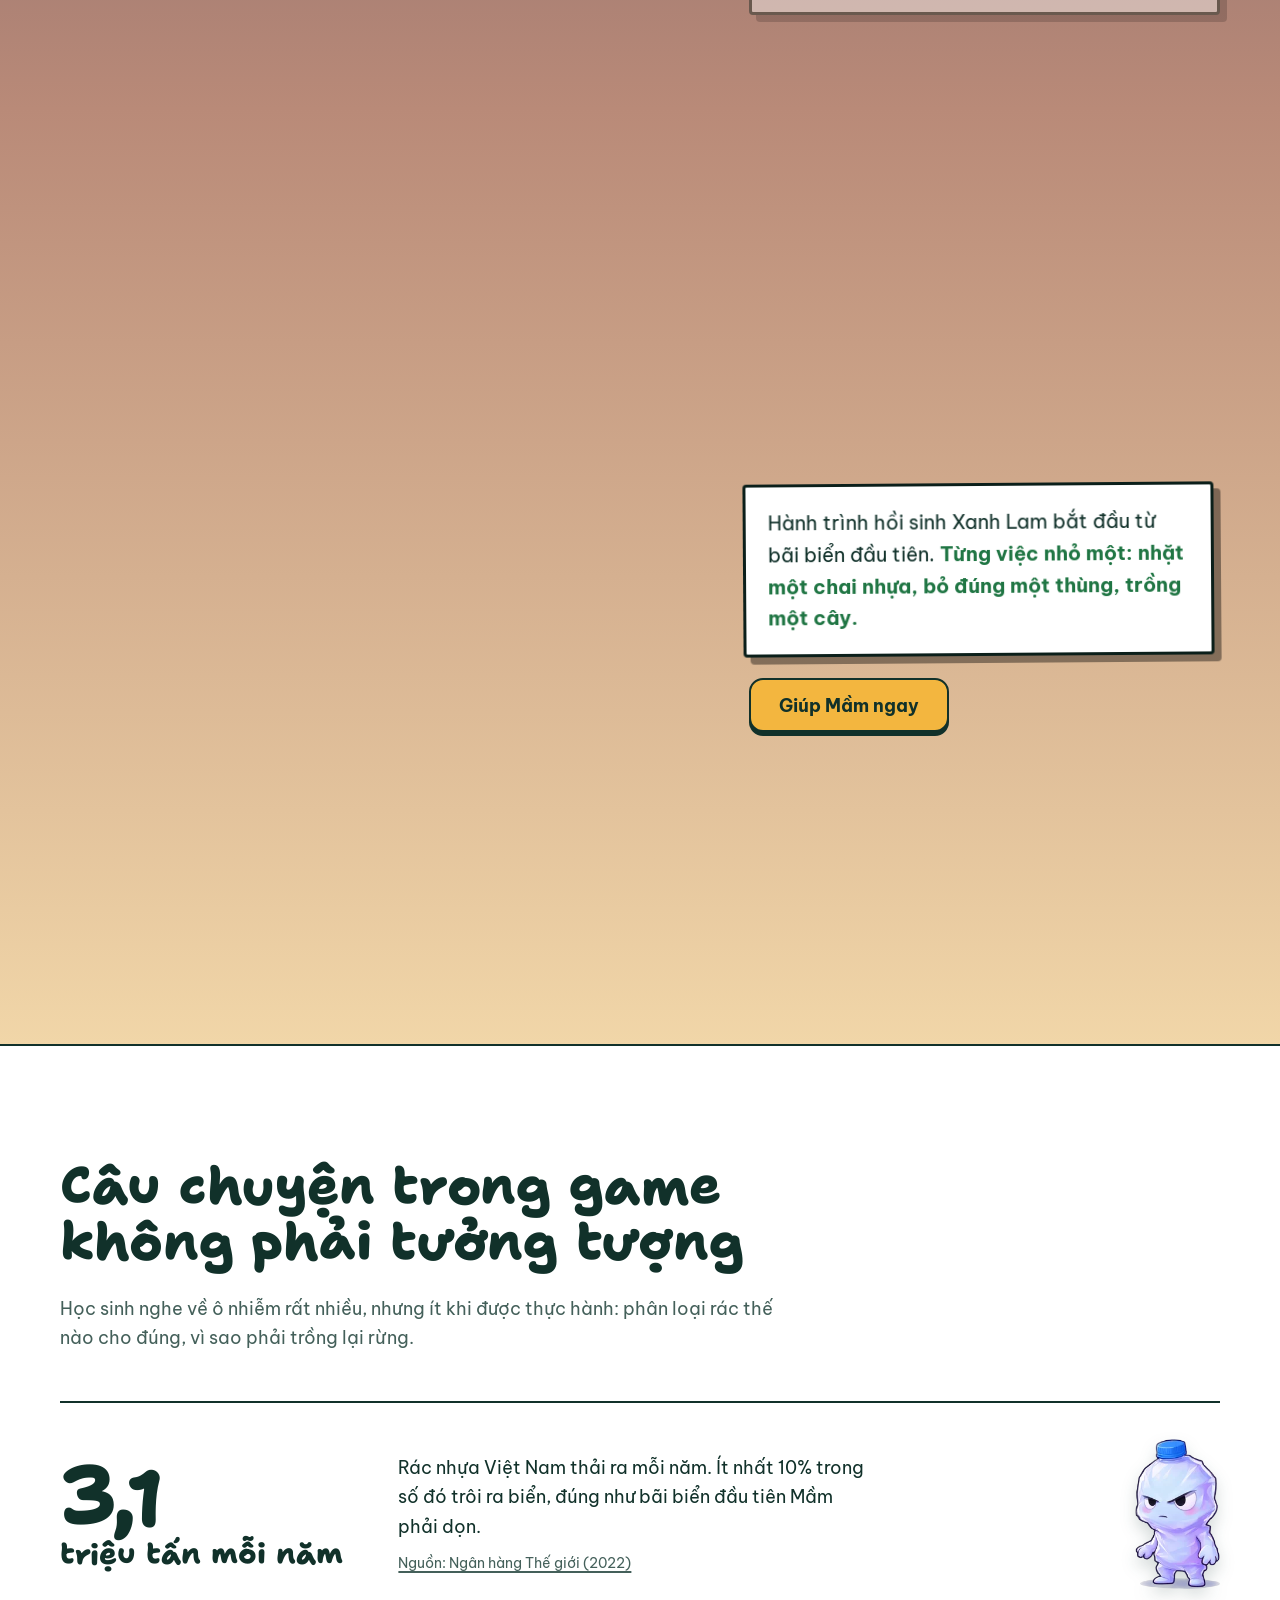
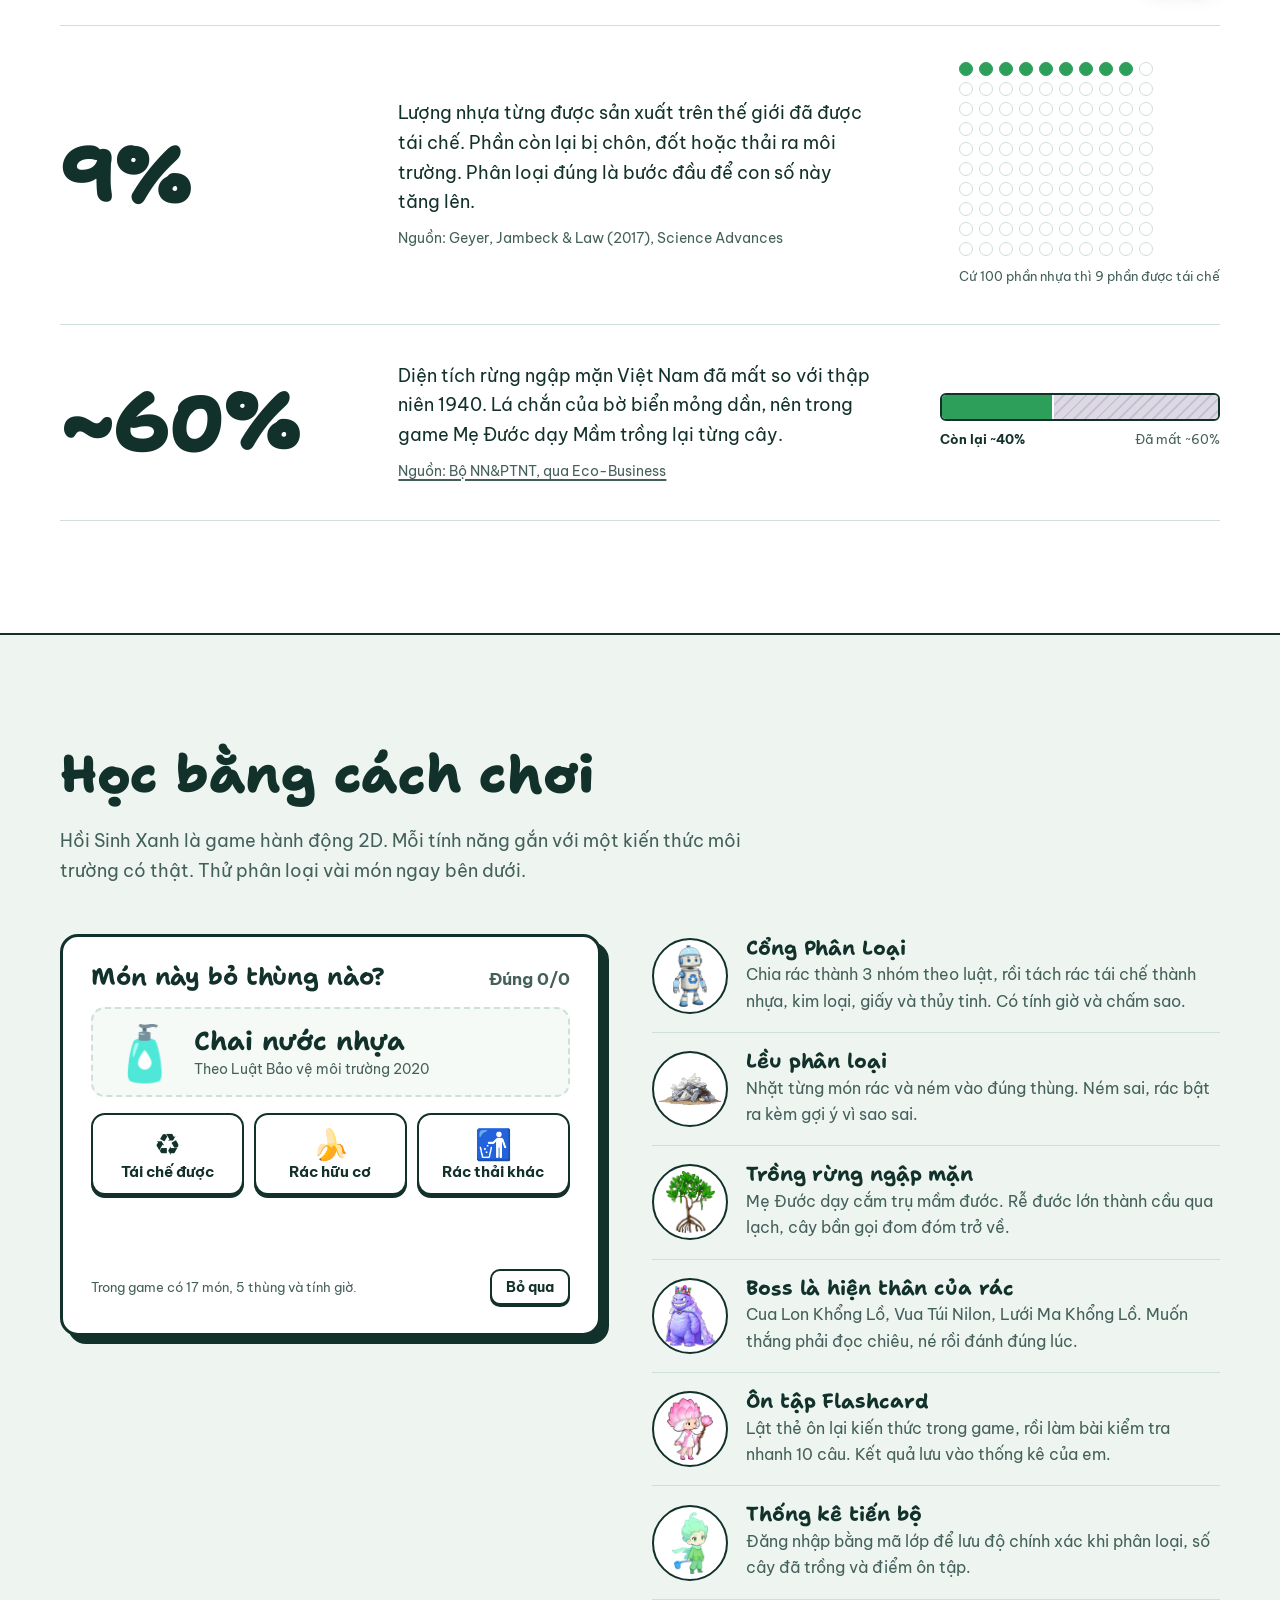
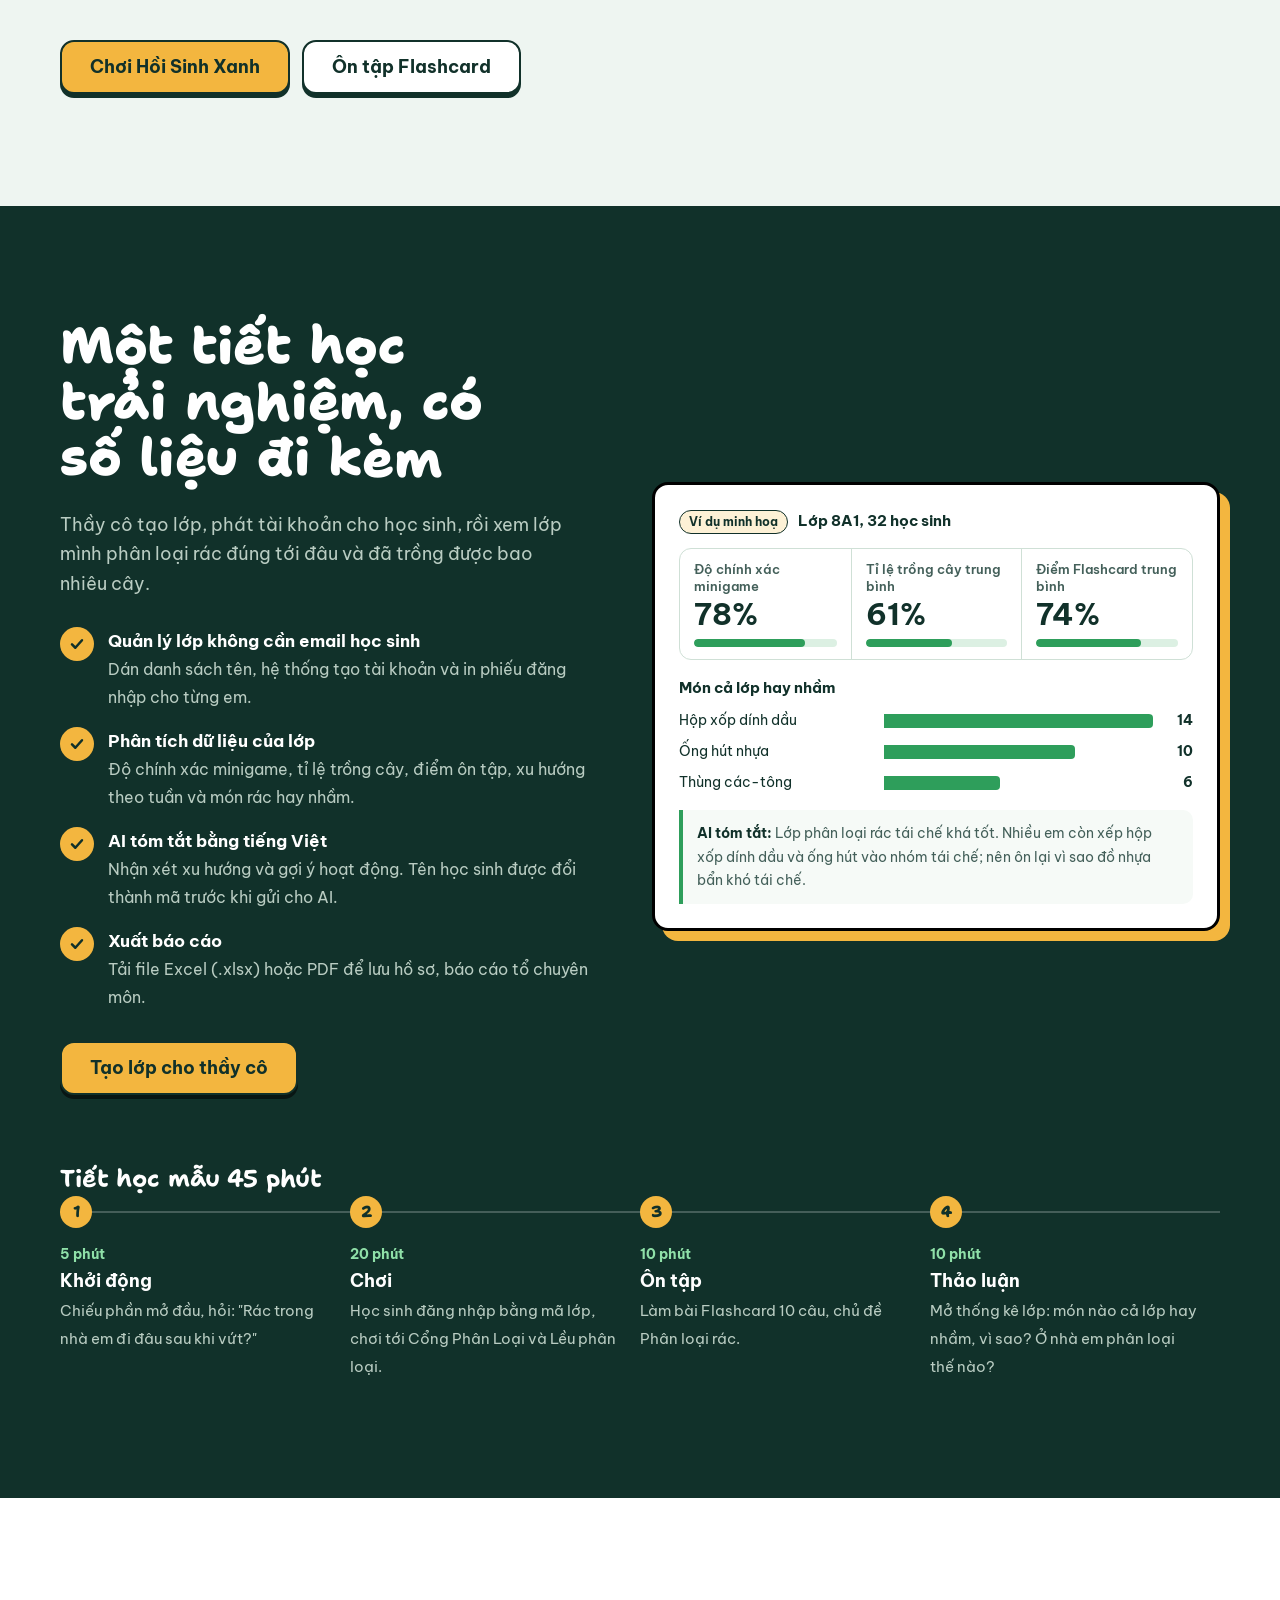
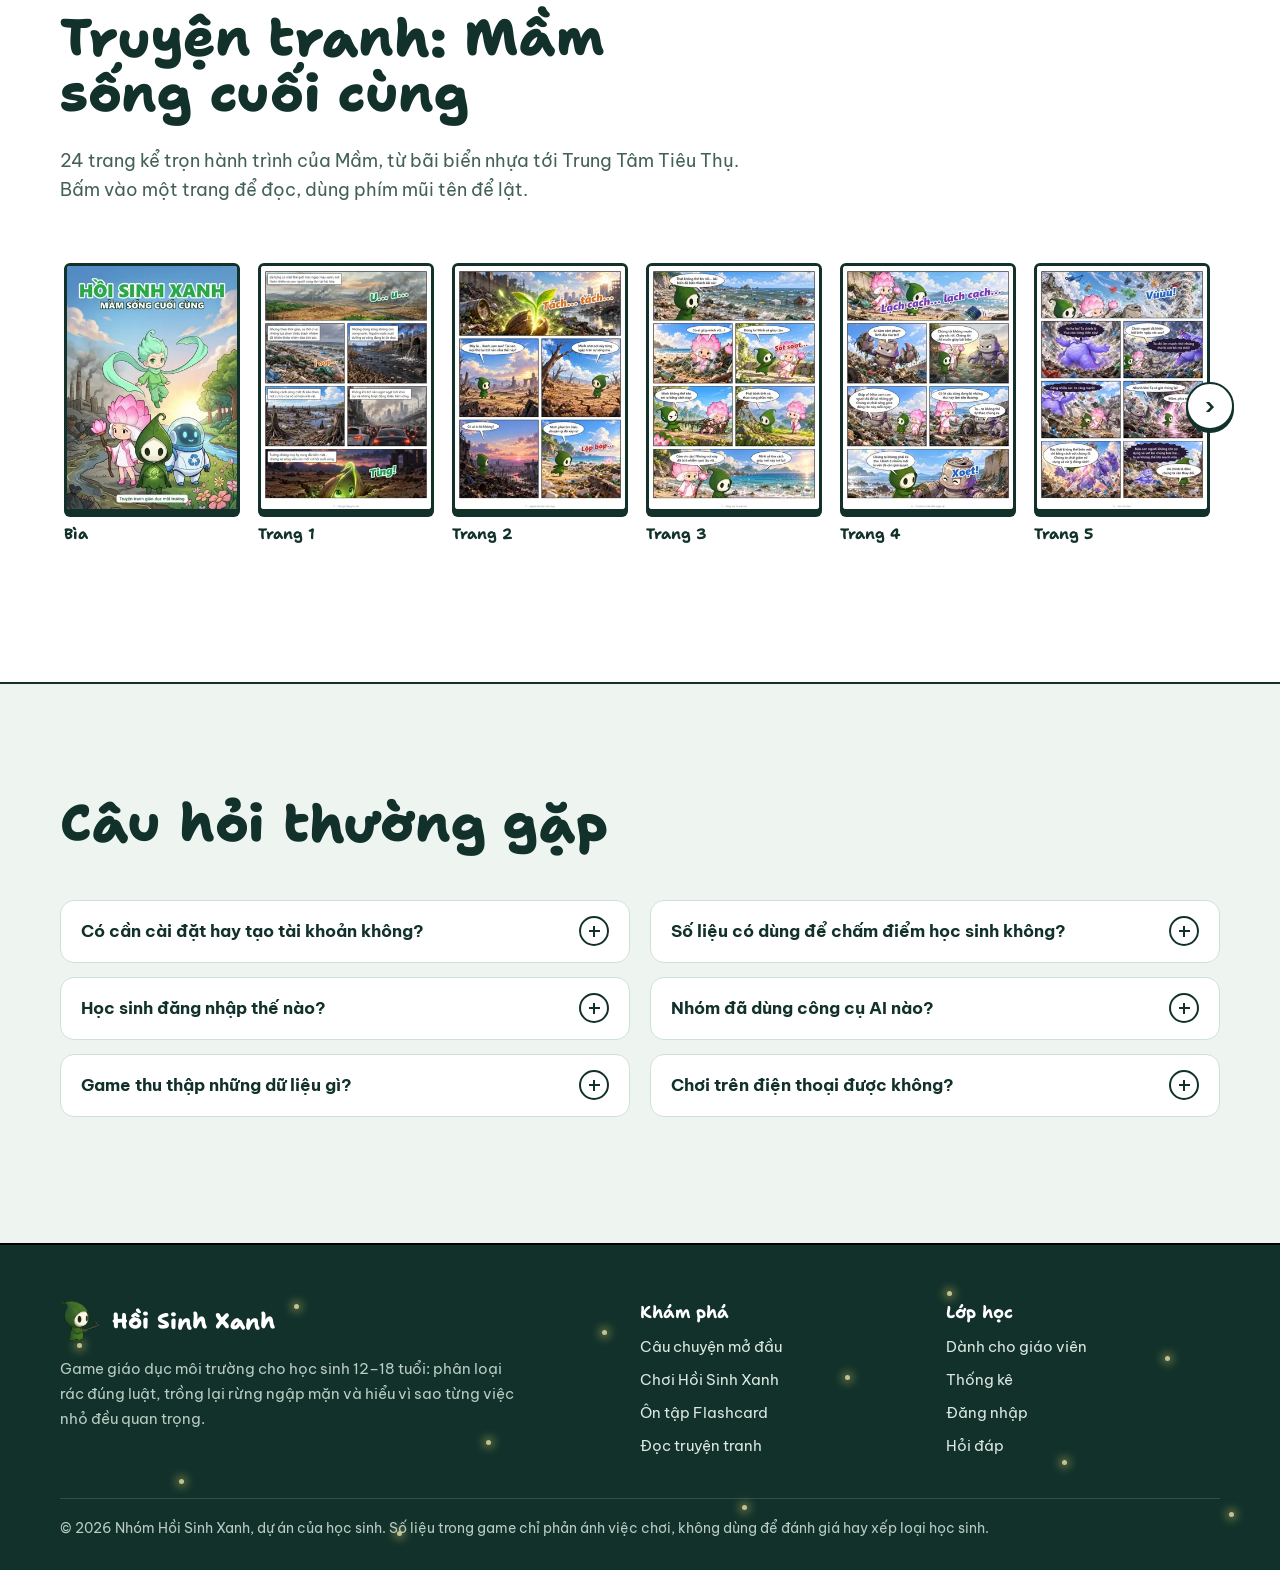
==== commit 63073135: "Làm lại giao diện web theo phong cách truyện tranh sáng - Bộ màu mới (nền sương xanh, mực đước, vàng" ====
--- a/index.html
+++ b/index.html
@@ -3,7 +3,7 @@
 <head>
 <meta charset="utf-8">
 <meta name="viewport" content="width=device-width, initial-scale=1">
-<meta name="theme-color" content="#060a10">
+<meta name="theme-color" content="#EEF5F1">
 <title>Hồi Sinh Xanh — Game giáo dục môi trường</title>
 <meta name="description" content="Hồi Sinh Xanh: game hành động 2D giúp học sinh phân loại rác đúng luật, trồng lại rừng ngập mặn và hiểu vì sao từng việc nhỏ đều quan trọng.">
 <meta property="og:title" content="Hồi Sinh Xanh — Mầm sống cuối cùng">
@@ -12,41 +12,77 @@
 <link rel="icon" href="assets/web/logo.png">
 <link rel="preconnect" href="https://fonts.googleapis.com">
 <link rel="preconnect" href="https://fonts.gstatic.com" crossorigin>
-<link href="https://fonts.googleapis.com/css2?family=Baloo+2:wght@600;700;800&family=Be+Vietnam+Pro:wght@400;500;600;700&display=swap" rel="stylesheet">
+<link href="https://fonts.googleapis.com/css2?family=Be+Vietnam+Pro:wght@400;600;700&family=Shantell+Sans:wght,BNCE,INFM@500..800,-100..100,0..100&display=swap" rel="stylesheet">
+<link rel="preload" as="image" href="assets/web/mam_sheet.webp">
 <link rel="stylesheet" href="css/web.css">
 </head>
 <body>
 <header id="dau-trang" data-trang="gioi-thieu"></header>
 
 <main>
-  <!-- Hero -->
-  <section class="hero" aria-labelledby="ten-game">
-    <div class="khung">
-      <div class="hien">
-        <span class="chip">🌱 Game giáo dục môi trường · Miễn phí · Chơi ngay trên trình duyệt</span>
-        <h1 id="ten-game">Hồi Sinh Xanh</h1>
-        <div class="phu">Mầm sống cuối cùng</div>
-        <p class="mo-ta">Vào vai <b>Mầm</b>, Vệ Binh Xanh cuối cùng của thế giới Xanh Lam. Dọn rác, phân loại đúng theo
-          Luật Bảo vệ môi trường 2020, trồng lại rừng ngập mặn và giải cứu các tinh linh. Mỗi việc trong game là một việc có thật.</p>
+  <!-- Hero: kéo Mầm sang phải, bãi biển hồi sinh theo từng bước chân -->
+  <section class="canh-dau" aria-labelledby="ten-game">
+    <div class="canh" id="canh" style="--x:4">
+      <div class="lop o-nhiem" aria-hidden="true">
+        <img class="nen" src="assets/web/hero/bien_o_nhiem.webp" alt="" width="1260" height="540" fetchpriority="high">
+        <img class="doi" src="assets/web/hero/doi_o_nhiem.webp" alt="" width="1400" height="195">
+        <img class="vat xa" src="assets/web/hero/vua_nilon.webp" alt="" style="--vx:84;--vh:9.5;--vb:31">
+        <img class="vat dt-an" src="assets/web/hero/rac_1.webp" alt="" style="--vx:17;--vh:7.5;--vb:1.6">
+        <img class="vat" src="assets/web/hero/quai_chai.webp" alt="" style="--vx:27;--vh:8.5;--vb:5.5">
+        <img class="vat" src="assets/web/hero/rac_3.webp" alt="" style="--vx:40;--vh:7;--vb:1.4">
+        <img class="vat" src="assets/web/hero/quai_nilon.webp" alt="" style="--vx:53;--vh:9;--vb:4">
+        <img class="vat dt-an" src="assets/web/hero/rac_2.webp" alt="" style="--vx:63;--vh:6.5;--vb:6.5">
+        <img class="vat" src="assets/web/hero/quai_xop.webp" alt="" style="--vx:75;--vh:9.5;--vb:1.8">
+        <img class="vat dt-an" src="assets/web/hero/rac_4.webp" alt="" style="--vx:90;--vh:7.5;--vb:3.2">
+      </div>
+      <div class="lop hoi-sinh" aria-hidden="true">
+        <img class="nen" src="assets/web/hero/bien_hoi_sinh.webp" alt="" width="1260" height="540" fetchpriority="high">
+        <img class="doi" src="assets/web/hero/doi_hoi_sinh.webp" alt="" width="1400" height="195">
+        <img class="vat" src="assets/web/hero/cay_duoc.webp" alt="" data-x="14" style="--vx:14;--vh:14;--vb:3">
+        <img class="vat dt-an" src="assets/web/hero/sen.webp" alt="" data-x="27" style="--vx:27;--vh:9;--vb:4.5">
+        <img class="vat" src="assets/web/hero/cay_duoc.webp" alt="" data-x="34" style="--vx:34;--vh:11;--vb:6">
+        <img class="vat dt-an" src="assets/web/hero/gio.webp" alt="" data-x="53" style="--vx:53;--vh:8.5;--vb:13">
+        <img class="vat" src="assets/web/hero/cay_duoc.webp" alt="" data-x="63" style="--vx:63;--vh:15;--vb:2.2">
+        <img class="vat dt-an" src="assets/web/hero/taiche.webp" alt="" data-x="75" style="--vx:75;--vh:9;--vb:3">
+        <img class="vat" src="assets/web/hero/gau.webp" alt="" data-x="88" style="--vx:88;--vh:9.5;--vb:4.5">
+      </div>
+
+      <div class="khung chu-dau">
+        <p class="loi-gioi"><span class="tach">Game giáo dục môi trường, miễn phí, chơi ngay trên trình duyệt</span></p>
+        <h1 id="ten-game"><span class="tach">Hồi Sinh Xanh</span></h1>
+        <p class="phu"><span class="tach">Mầm sống cuối cùng</span></p>
+        <div class="hop-loi chi-may">
+          <p>Vào vai <b>Mầm</b>, Vệ Binh Xanh cuối cùng của thế giới Xanh Lam. Dọn rác, phân loại đúng theo Luật Bảo vệ môi trường 2020 và trồng lại rừng ngập mặn. Mỗi việc trong game là một việc có thật.</p>
+          <div class="hang-nut">
+            <a class="nut chinh lon" href="hoi-sinh-xanh.html">Chơi ngay</a>
+            <a class="nut lon" href="#mo-dau">Đọc câu chuyện</a>
+          </div>
+        </div>
+      </div>
+
+      <div class="mam" role="slider" tabindex="0" aria-label="Mầm. Kéo hoặc dùng phím mũi tên để dẫn Mầm đi hồi sinh bãi biển"
+           aria-valuemin="0" aria-valuemax="100" aria-valuenow="4" aria-valuetext="Đã hồi sinh 4% bãi biển">
+        <span class="hinh-mam"></span>
+        <span class="bong-noi" aria-hidden="true" hidden></span>
+      </div>
+    </div>
+    <div class="khung hop-dt">
+      <div class="hop-loi chi-dt">
+        <p>Game giáo dục môi trường, miễn phí. Vào vai <b>Mầm</b>, Vệ Binh Xanh cuối cùng: dọn rác, phân loại đúng theo Luật Bảo vệ môi trường 2020 và trồng lại rừng ngập mặn.</p>
         <div class="hang-nut">
-          <a class="nut chinh" href="hoi-sinh-xanh.html">▶ Chơi ngay</a>
-          <a class="nut" href="#mo-dau">📖 Câu chuyện</a>
-          <a class="nut" href="dang-nhap.html">👤 Đăng nhập lớp học</a>
-        </div>
-      </div>
-      <div class="the-bia hien">
-        <img src="assets/web/bia.webp" alt="Mầm cầm hạt giống phát sáng cùng Hoa Sen, Gió và Tái Chế, phía sau là thế giới nửa ô nhiễm nửa hồi sinh" width="600" height="900">
+          <a class="nut chinh lon" href="hoi-sinh-xanh.html">Chơi ngay</a>
+          <a class="nut lon" href="#mo-dau">Đọc câu chuyện</a>
+        </div>
       </div>
     </div>
   </section>
 
   <!-- Mở đầu: vì sao Mầm ở hoàn cảnh này -->
-  <section class="muc" id="mo-dau" aria-labelledby="tieu-de-mo-dau">
-    <div class="khung">
-      <div class="dau-muc hien">
-        <span class="nhan">Mở đầu</span>
+  <section class="muc muc-mo-dau" id="mo-dau" aria-labelledby="tieu-de-mo-dau">
+    <div class="khung">
+      <div class="dau-muc">
         <h2 id="tieu-de-mo-dau">Vì sao Mầm thức dậy giữa một bãi rác?</h2>
-        <p>Trước khi bạn cầm phím, đây là chuyện đã xảy ra với thế giới Xanh Lam. Cuộn xuống để đọc.</p>
+        <p>Trước khi em cầm phím, đây là chuyện đã xảy ra với thế giới Xanh Lam. Cuộn xuống để đọc.</p>
       </div>
       <div class="mo-dau">
         <div class="tranh" aria-hidden="true">
@@ -60,7 +96,7 @@
           <img data-buoc="7" src="assets/web/mo_dau/t2_khung_2.webp" alt="" loading="lazy">
           <img data-buoc="8" src="assets/web/mo_dau/t2_khung_4.webp" alt="" loading="lazy">
           <img data-buoc="9" src="assets/web/mo_dau/t2_khung_5.webp" alt="" loading="lazy">
-          <div class="vien-sang"></div>
+          <div class="tien-do-truyen"></div>
         </div>
         <div class="cac-buoc">
           <div class="buoc" data-buoc="0"><div>
@@ -92,31 +128,42 @@
             <p class="loi">Nhưng xa xa có một tia sáng hồng yếu ớt. Hoa Sen đang bị nhốt và gọi tên Mầm.</p></div></div>
           <div class="buoc" data-buoc="9"><div>
             <img class="anh-dt" src="assets/web/mo_dau/t2_khung_5.webp" alt="Mầm chạy về phía bãi biển" loading="lazy">
-            <p class="loi">Hành trình hồi sinh Xanh Lam bắt đầu từ bãi biển đầu tiên. <b>Từng việc nhỏ một: nhặt một chai nhựa, bỏ đúng một thùng, trồng một cây.</b><br><br>
-              <a class="nut chinh" href="hoi-sinh-xanh.html">▶ Giúp Mầm ngay</a></p></div></div>
-        </div>
-      </div>
-    </div>
-  </section>
-
-  <!-- Vấn đề -->
-  <section class="muc toi" id="van-de" aria-labelledby="tieu-de-van-de">
-    <div class="khung">
-      <div class="dau-muc hien">
-        <span class="nhan">Vấn đề thật</span>
+            <p class="loi">Hành trình hồi sinh Xanh Lam bắt đầu từ bãi biển đầu tiên. <b>Từng việc nhỏ một: nhặt một chai nhựa, bỏ đúng một thùng, trồng một cây.</b></p>
+            <div class="hang-nut"><a class="nut chinh lon" href="hoi-sinh-xanh.html">Giúp Mầm ngay</a></div></div></div>
+        </div>
+      </div>
+    </div>
+  </section>
+
+  <!-- Vấn đề thật -->
+  <section class="muc giay" id="van-de" aria-labelledby="tieu-de-van-de">
+    <div class="khung">
+      <div class="dau-muc">
         <h2 id="tieu-de-van-de">Câu chuyện trong game không phải tưởng tượng</h2>
         <p>Học sinh nghe về ô nhiễm rất nhiều, nhưng ít khi được thực hành: phân loại rác thế nào cho đúng, vì sao phải trồng lại rừng.</p>
       </div>
-      <div class="luoi c3">
-        <article class="the hien"><div class="so-lon">3,1 triệu tấn</div>
-          <p>rác nhựa Việt Nam thải ra mỗi năm, ít nhất 10% trôi ra biển.</p>
-          <a class="nguon" href="https://www.vietnamplus.vn/wb-de-xuat-lo-trinh-han-che-xu-ly-o-nhiem-nhua-dung-1-lan-o-viet-nam-post807979.vnp" target="_blank" rel="noopener">Nguồn: Ngân hàng Thế giới (2022)</a></article>
-        <article class="the hien"><div class="so-lon">9%</div>
-          <p>lượng nhựa từng được sản xuất trên thế giới đã được tái chế. Phần còn lại bị chôn, đốt hoặc thải ra môi trường.</p>
-          <span class="nguon">Nguồn: Geyer, Jambeck &amp; Law (2017), Science Advances</span></article>
-        <article class="the hien"><div class="so-lon">~60%</div>
-          <p>diện tích rừng ngập mặn Việt Nam đã mất so với thập niên 1940, lá chắn của bờ biển mỏng dần.</p>
-          <a class="nguon" href="https://www.eco-business.com/news/mekong-delta-mangrove-forests-declining-alarming-rate" target="_blank" rel="noopener">Nguồn: Bộ NN&amp;PTNT, qua Eco-Business</a></article>
+      <div class="su-that">
+        <article class="dong-so">
+          <div class="so">3,1<small>triệu tấn mỗi năm</small></div>
+          <div><p>Rác nhựa Việt Nam thải ra mỗi năm. Ít nhất 10% trong số đó trôi ra biển, đúng như bãi biển đầu tiên Mầm phải dọn.</p>
+            <a class="nguon" href="https://www.vietnamplus.vn/wb-de-xuat-lo-trinh-han-che-xu-ly-o-nhiem-nhua-dung-1-lan-o-viet-nam-post807979.vnp" target="_blank" rel="noopener">Nguồn: Ngân hàng Thế giới (2022)</a></div>
+          <div class="minh-hoa"><img src="assets/web/hero/quai_chai.webp" alt="" loading="lazy" width="145" height="256"></div>
+        </article>
+        <article class="dong-so">
+          <div class="so">9%</div>
+          <div><p>Lượng nhựa từng được sản xuất trên thế giới đã được tái chế. Phần còn lại bị chôn, đốt hoặc thải ra môi trường. Phân loại đúng là bước đầu để con số này tăng lên.</p>
+            <span class="nguon">Nguồn: Geyer, Jambeck &amp; Law (2017), Science Advances</span></div>
+          <div class="minh-hoa"><div class="luoi-100" id="luoi-100" aria-hidden="true"></div><span class="chu-thich">Cứ 100 phần nhựa thì 9 phần được tái chế</span></div>
+        </article>
+        <article class="dong-so">
+          <div class="so">~60%</div>
+          <div><p>Diện tích rừng ngập mặn Việt Nam đã mất so với thập niên 1940. Lá chắn của bờ biển mỏng dần, nên trong game Mẹ Đước dạy Mầm trồng lại từng cây.</p>
+            <a class="nguon" href="https://www.eco-business.com/news/mekong-delta-mangrove-forests-declining-alarming-rate" target="_blank" rel="noopener">Nguồn: Bộ NN&amp;PTNT, qua Eco-Business</a></div>
+          <div class="minh-hoa thanh-rung" aria-hidden="true">
+            <div class="ray"><span class="con-lai"></span><span class="mat-di"></span></div>
+            <div class="nhan-ray"><span><b>Còn lại ~40%</b></span><span>Đã mất ~60%</span></div>
+          </div>
+        </article>
       </div>
     </div>
   </section>
@@ -124,28 +171,41 @@
   <!-- Trò chơi -->
   <section class="muc" id="tro-choi" aria-labelledby="tieu-de-tro-choi">
     <div class="khung">
-      <div class="dau-muc hien">
-        <span class="nhan">Trò chơi</span>
+      <div class="dau-muc">
         <h2 id="tieu-de-tro-choi">Học bằng cách chơi</h2>
-        <p>Hồi Sinh Xanh là game hành động 2D. Mỗi tính năng gắn với một kiến thức môi trường có thật.</p>
-      </div>
-      <div class="luoi c3">
-        <article class="the hien"><div class="hinh"><img src="assets/heroes/taiche.png" alt="" loading="lazy"></div>
-          <h3>♻️ Cổng Phân Loại</h3><p>Chia rác thành 3 nhóm theo Luật Bảo vệ môi trường 2020, rồi tách rác tái chế thành nhựa, kim loại, giấy và thủy tinh. Có tính giờ và chấm sao.</p></article>
-        <article class="the hien"><div class="hinh"><img src="assets/props/dong_rac_1.png" alt="" loading="lazy"></div>
-          <h3>🚮 Lều phân loại</h3><p>Nhặt từng món rác và ném vào đúng thùng. Ném sai, rác bật ra kèm gợi ý vì sao sai.</p></article>
-        <article class="the hien"><div class="hinh"><img src="assets/props/cay_duoc_1.png" alt="" loading="lazy"></div>
-          <h3>🌳 Trồng rừng ngập mặn</h3><p>Mẹ Đước dạy cắm trụ mầm đước. Rễ đước lớn lên thành cầu qua lạch, cây bần gọi đom đóm trở về.</p></article>
-        <article class="the hien"><div class="hinh"><img src="assets/enemies/vua_nilon.png" alt="" loading="lazy"></div>
-          <h3>⚔️ Boss là hiện thân của rác</h3><p>Cua Lon Khổng Lồ, Vua Túi Nilon, Lưới Ma Khổng Lồ. Muốn thắng phải đọc chiêu, né rồi đánh đúng lúc.</p></article>
-        <article class="the hien"><div class="hinh"><img src="assets/heroes/sen.png" alt="" loading="lazy"></div>
-          <h3>🃏 Ôn tập Flashcard</h3><p>Lật thẻ ôn lại kiến thức trong game, rồi làm bài kiểm tra nhanh 10 câu. Kết quả lưu vào thống kê của em.</p></article>
-        <article class="the hien"><div class="hinh"><img src="assets/heroes/gio.png" alt="" loading="lazy"></div>
-          <h3>📈 Thống kê tiến bộ</h3><p>Đăng nhập bằng mã lớp để lưu độ chính xác khi phân loại, số cây đã trồng và điểm ôn tập.</p></article>
-      </div>
-      <div class="hang-nut hien" style="justify-content:center;margin-top:36px">
-        <a class="nut chinh" href="hoi-sinh-xanh.html">▶ Chơi Hồi Sinh Xanh</a>
-        <a class="nut" href="on-tap.html">🃏 Ôn tập Flashcard</a>
+        <p>Hồi Sinh Xanh là game hành động 2D. Mỗi tính năng gắn với một kiến thức môi trường có thật. Thử phân loại vài món ngay bên dưới.</p>
+      </div>
+      <div class="choi-thu">
+        <div class="thu-pl" id="thu-pl">
+          <div class="dau-thu"><h3>Món này bỏ thùng nào?</h3><span class="diem-thu" id="thu-diem">Đúng 0/0</span></div>
+          <div class="mon"><span class="emo" id="thu-emo" aria-hidden="true">🧴</span>
+            <div><span class="ten-mon" id="thu-ten">Chai nước nhựa</span><span class="goi">Theo Luật Bảo vệ môi trường 2020</span></div></div>
+          <div class="thung" role="group" aria-label="Chọn thùng rác">
+            <button type="button" data-nhom="taiche"><span aria-hidden="true">♻️</span>Tái chế được</button>
+            <button type="button" data-nhom="huuco"><span aria-hidden="true">🍌</span>Rác hữu cơ</button>
+            <button type="button" data-nhom="khac"><span aria-hidden="true">🚮</span>Rác thải khác</button>
+          </div>
+          <p class="phan-hoi" id="thu-ph" aria-live="polite"></p>
+          <div class="cuoi-thu"><small>Trong game có 17 món, 5 thùng và tính giờ.</small><button class="nut nho" type="button" id="thu-tiep">Món khác</button></div>
+        </div>
+        <ul class="tinh-nang">
+          <li><span class="hinh"><img src="assets/web/hero/taiche.webp" alt="" loading="lazy"></span>
+            <div><h3>Cổng Phân Loại</h3><p>Chia rác thành 3 nhóm theo luật, rồi tách rác tái chế thành nhựa, kim loại, giấy và thủy tinh. Có tính giờ và chấm sao.</p></div></li>
+          <li><span class="hinh"><img src="assets/web/hero/rac_1.webp" alt="" loading="lazy"></span>
+            <div><h3>Lều phân loại</h3><p>Nhặt từng món rác và ném vào đúng thùng. Ném sai, rác bật ra kèm gợi ý vì sao sai.</p></div></li>
+          <li><span class="hinh"><img src="assets/web/hero/cay_duoc.webp" alt="" loading="lazy"></span>
+            <div><h3>Trồng rừng ngập mặn</h3><p>Mẹ Đước dạy cắm trụ mầm đước. Rễ đước lớn thành cầu qua lạch, cây bần gọi đom đóm trở về.</p></div></li>
+          <li><span class="hinh"><img src="assets/web/hero/vua_nilon.webp" alt="" loading="lazy"></span>
+            <div><h3>Boss là hiện thân của rác</h3><p>Cua Lon Khổng Lồ, Vua Túi Nilon, Lưới Ma Khổng Lồ. Muốn thắng phải đọc chiêu, né rồi đánh đúng lúc.</p></div></li>
+          <li><span class="hinh"><img src="assets/web/hero/sen.webp" alt="" loading="lazy"></span>
+            <div><h3>Ôn tập Flashcard</h3><p>Lật thẻ ôn lại kiến thức trong game, rồi làm bài kiểm tra nhanh 10 câu. Kết quả lưu vào thống kê của em.</p></div></li>
+          <li><span class="hinh"><img src="assets/web/hero/gio.webp" alt="" loading="lazy"></span>
+            <div><h3>Thống kê tiến bộ</h3><p>Đăng nhập bằng mã lớp để lưu độ chính xác khi phân loại, số cây đã trồng và điểm ôn tập.</p></div></li>
+        </ul>
+      </div>
+      <div class="hang-nut" style="margin-top:40px">
+        <a class="nut chinh lon" href="hoi-sinh-xanh.html">Chơi Hồi Sinh Xanh</a>
+        <a class="nut lon" href="on-tap.html">Ôn tập Flashcard</a>
       </div>
     </div>
   </section>
@@ -153,59 +213,83 @@
   <!-- Giáo viên -->
   <section class="muc toi" id="giao-vien" aria-labelledby="tieu-de-gv">
     <div class="khung">
-      <div class="dau-muc hien">
-        <span class="nhan">Dành cho giáo viên</span>
-        <h2 id="tieu-de-gv">Một tiết học trải nghiệm, có số liệu đi kèm</h2>
-        <p>Thầy cô tạo lớp, phát tài khoản cho học sinh, rồi xem lớp mình phân loại rác đúng tới đâu và đã trồng được bao nhiêu cây.</p>
-      </div>
-      <div class="hai-cot">
-        <div class="luoi hien" style="gap:14px">
-          <article class="the"><h3>👩‍🏫 Quản lý lớp</h3><p>Tạo lớp để có mã lớp. Dán danh sách tên, hệ thống tạo tài khoản và in phiếu đăng nhập cho từng em, không cần email.</p></article>
-          <article class="the"><h3>📊 Phân tích dữ liệu</h3><p>Độ chính xác minigame, tỉ lệ trồng cây, điểm ôn tập; biểu đồ xu hướng và danh sách món rác cả lớp hay nhầm.</p></article>
-          <article class="the"><h3>🤖 AI tóm tắt bằng tiếng Việt</h3><p>Một bấm để có bản nhận xét xu hướng của lớp và gợi ý hoạt động. Tên học sinh được ẩn trước khi gửi cho AI.</p></article>
-          <article class="the"><h3>📄 Xuất báo cáo</h3><p>Tải về file Excel (.xlsx) hoặc PDF để lưu hồ sơ, báo cáo tổ chuyên môn.</p></article>
-        </div>
-        <div class="hien">
-          <h3 style="margin-bottom:14px">Tiết học mẫu (45 phút)</h3>
-          <ol class="ds-buoc">
-            <li><b>Khởi động (5 phút)</b><span>Chiếu phần Mở đầu, hỏi: "Rác trong nhà em đi đâu sau khi vứt?"</span></li>
-            <li><b>Chơi (20 phút)</b><span>Học sinh đăng nhập bằng mã lớp, chơi tới Cổng Phân Loại và Lều phân loại.</span></li>
-            <li><b>Ôn tập (10 phút)</b><span>Làm bài Flashcard 10 câu chủ đề Phân loại rác.</span></li>
-            <li><b>Thảo luận (10 phút)</b><span>Mở bảng thống kê lớp: những món rác cả lớp hay nhầm, vì sao? Ở nhà em phân loại thế nào?</span></li>
-          </ol>
-          <div class="hang-nut"><a class="nut vang" href="dang-nhap.html#giao-vien">Tạo lớp cho thầy cô</a></div>
-        </div>
+      <div class="gv-luoi">
+        <div>
+          <div class="dau-muc" style="margin-bottom:0">
+            <h2 id="tieu-de-gv">Một tiết học trải nghiệm, có số liệu đi kèm</h2>
+            <p>Thầy cô tạo lớp, phát tài khoản cho học sinh, rồi xem lớp mình phân loại rác đúng tới đâu và đã trồng được bao nhiêu cây.</p>
+          </div>
+          <ul class="gv-diem">
+            <li><div><b>Quản lý lớp không cần email học sinh</b><span>Dán danh sách tên, hệ thống tạo tài khoản và in phiếu đăng nhập cho từng em.</span></div></li>
+            <li><div><b>Phân tích dữ liệu của lớp</b><span>Độ chính xác minigame, tỉ lệ trồng cây, điểm ôn tập, xu hướng theo tuần và món rác hay nhầm.</span></div></li>
+            <li><div><b>AI tóm tắt bằng tiếng Việt</b><span>Nhận xét xu hướng và gợi ý hoạt động. Tên học sinh được đổi thành mã trước khi gửi cho AI.</span></div></li>
+            <li><div><b>Xuất báo cáo</b><span>Tải file Excel (.xlsx) hoặc PDF để lưu hồ sơ, báo cáo tổ chuyên môn.</span></div></li>
+          </ul>
+          <div class="hang-nut" style="margin-top:30px"><a class="nut chinh lon" href="dang-nhap.html#giao-vien">Tạo lớp cho thầy cô</a></div>
+        </div>
+        <figure class="mau-bang" aria-label="Ví dụ minh hoạ bảng điều khiển lớp, số liệu không có thật">
+          <figcaption><span class="nhan-vd">Ví dụ minh hoạ</span> Lớp 8A1, 32 học sinh</figcaption>
+          <div class="mb-so">
+            <div><span>Độ chính xác minigame</span><b>78%</b><i class="met"><i style="width:78%"></i></i></div>
+            <div><span>Tỉ lệ trồng cây trung bình</span><b>61%</b><i class="met"><i style="width:61%"></i></i></div>
+            <div><span>Điểm Flashcard trung bình</span><b>74%</b><i class="met"><i style="width:74%"></i></i></div>
+          </div>
+          <div class="mb-mon">
+            <span class="tieu">Món cả lớp hay nhầm</span>
+            <ol class="ds-thanh">
+              <li><span>Hộp xốp dính dầu</span><i style="--w:100%"></i><b>14</b></li>
+              <li><span>Ống hút nhựa</span><i style="--w:71%"></i><b>10</b></li>
+              <li><span>Thùng các-tông</span><i style="--w:43%"></i><b>6</b></li>
+            </ol>
+          </div>
+          <p class="mb-ai"><b>AI tóm tắt:</b> Lớp phân loại rác tái chế khá tốt. Nhiều em còn xếp hộp xốp dính dầu và ống hút vào nhóm tái chế; nên ôn lại vì sao đồ nhựa bẩn khó tái chế.</p>
+        </figure>
+      </div>
+
+      <div class="tiet-hoc">
+        <h3>Tiết học mẫu 45 phút</h3>
+        <ol class="cac-buoc-hoc">
+          <li><span class="phut">5 phút</span><b>Khởi động</b><span>Chiếu phần mở đầu, hỏi: "Rác trong nhà em đi đâu sau khi vứt?"</span></li>
+          <li><span class="phut">20 phút</span><b>Chơi</b><span>Học sinh đăng nhập bằng mã lớp, chơi tới Cổng Phân Loại và Lều phân loại.</span></li>
+          <li><span class="phut">10 phút</span><b>Ôn tập</b><span>Làm bài Flashcard 10 câu, chủ đề Phân loại rác.</span></li>
+          <li><span class="phut">10 phút</span><b>Thảo luận</b><span>Mở thống kê lớp: món nào cả lớp hay nhầm, vì sao? Ở nhà em phân loại thế nào?</span></li>
+        </ol>
       </div>
     </div>
   </section>
 
   <!-- Đọc truyện -->
-  <section class="muc" id="doc-truyen" aria-labelledby="tieu-de-truyen">
-    <div class="khung">
-      <div class="dau-muc hien">
-        <span class="nhan">Truyện tranh</span>
-        <h2 id="tieu-de-truyen">Hồi Sinh Xanh: Mầm sống cuối cùng</h2>
-        <p>24 trang truyện tranh kể trọn hành trình của Mầm, từ bãi biển nhựa tới Trung Tâm Tiêu Thụ. Bấm vào một trang để đọc.</p>
-      </div>
-      <div class="luoi-truyen hien" id="luoi-truyen"></div>
+  <section class="muc giay" id="doc-truyen" aria-labelledby="tieu-de-truyen">
+    <div class="khung">
+      <div class="dau-muc">
+        <h2 id="tieu-de-truyen">Truyện tranh: Mầm sống cuối cùng</h2>
+        <p>24 trang kể trọn hành trình của Mầm, từ bãi biển nhựa tới Trung Tâm Tiêu Thụ. Bấm vào một trang để đọc, dùng phím mũi tên để lật.</p>
+      </div>
+      <div class="ke-truyen">
+        <button class="cuon trai" type="button" aria-label="Xem các trang trước" disabled>‹</button>
+        <div class="ke" id="luoi-truyen" role="list" aria-label="Các trang truyện"></div>
+        <button class="cuon phai" type="button" aria-label="Xem các trang sau">›</button>
+      </div>
     </div>
   </section>
 
   <!-- Hỏi đáp -->
-  <section class="muc toi" id="hoi-dap" aria-labelledby="tieu-de-hd">
-    <div class="khung" style="max-width:860px">
-      <div class="dau-muc hien"><span class="nhan">Hỏi đáp</span><h2 id="tieu-de-hd">Câu hỏi thường gặp</h2></div>
-      <div class="hien">
+  <section class="muc" id="hoi-dap" aria-labelledby="tieu-de-hd">
+    <div class="khung">
+      <div class="dau-muc"><h2 id="tieu-de-hd">Câu hỏi thường gặp</h2></div>
+      <div class="hoi-dap">
         <details><summary>Có cần cài đặt hay tạo tài khoản không?</summary>
           <p>Không. Bấm "Chơi ngay" là chơi được trên máy tính và điện thoại (xoay ngang). Game tự lưu trong trình duyệt. Tài khoản chỉ cần khi học theo lớp, để thầy cô xem được tiến bộ.</p></details>
         <details><summary>Học sinh đăng nhập thế nào?</summary>
           <p>Thầy cô tạo lớp và phát phiếu gồm mã lớp, tên đăng nhập, mật khẩu. Em vào trang Đăng nhập, chọn "Học sinh" và nhập ba thông tin đó.</p></details>
         <details><summary>Game thu thập những dữ liệu gì?</summary>
-          <p>Chỉ các con số trong game: phân loại đúng/sai món nào, số cây đã trồng, điểm ôn tập, thời gian chơi. Không thu thập ảnh, vị trí hay thông tin liên lạc của học sinh.</p></details>
+          <p>Chỉ các con số trong game: phân loại đúng hay sai món nào, số cây đã trồng, điểm ôn tập, thời gian chơi. Không thu thập ảnh, vị trí hay thông tin liên lạc của học sinh.</p></details>
         <details><summary>Số liệu có dùng để chấm điểm học sinh không?</summary>
           <p>Không nên. Số liệu chỉ phản ánh việc chơi game, phù hợp để thảo luận và nhắc lại kiến thức, không dùng để đánh giá, xếp loại hay kỷ luật.</p></details>
         <details><summary>Nhóm đã dùng công cụ AI nào?</summary>
           <p>Nhóm dùng trợ lý lập trình Claude để viết mã; Antigravity và GPT Image (OpenRouter) để vẽ tranh truyện dựa trên nhân vật trong game; Google Lyria để tạo nhạc nền video. Kịch bản, ý tưởng và nội dung kiến thức do nhóm biên soạn và kiểm tra.</p></details>
+        <details><summary>Chơi trên điện thoại được không?</summary>
+          <p>Được. Xoay ngang điện thoại để có nút điều khiển trên màn hình. Trang ôn tập và thống kê dùng tốt cả khi cầm dọc.</p></details>
       </div>
     </div>
   </section>
@@ -216,7 +300,7 @@
   <button class="dk truoc" type="button" aria-label="Trang trước">‹</button>
   <img alt="">
   <button class="dk sau" type="button" aria-label="Trang sau">›</button>
-  <div class="so-trang"></div>
+  <div class="so-trang" aria-live="polite"></div>
 </div>
 
 <footer id="chan-trang"></footer>
--- a/css/web.css
+++ b/css/web.css
@@ -1,302 +1,674 @@
-/* Hồi Sinh Xanh — style cho các trang web (Giới thiệu, Ôn tập, Thống kê, Đăng nhập).
-   Tách riêng khỏi css/style.css của game. Màu lấy theo game: nền xanh đen, xanh lá, vàng. */
+/* Hồi Sinh Xanh — giao diện web (Giới thiệu, Ôn tập, Thống kê, Đăng nhập).
+   Tách riêng khỏi css/style.css của game.
+   Phong cách: truyện tranh sáng — nền sương xanh, mực đước (#11312A) làm chữ và viền,
+   nút kiểu nhãn dán (viền mực + bóng lệch), chữ tiêu đề Shantell Sans, chữ thường Be Vietnam Pro. */
+
 :root {
-  --nen: #060a10;
-  --nen2: #0b1219;
-  --the: #111a24;
-  --the2: #172331;
-  --vien: #24364a;
-  --chu: #e8f1ea;
-  --mo: #9aaca2;
-  --xanh: #4cc27a;
-  --xanh-d: #2e9d5b;
-  --xanh-s: #9ff0b5;
-  --vang: #e6b84a;
-  --do: #e05a5a;
-  --lam: #4aa3e6;
-  --bo: 18px;
-  --bong: 0 18px 50px rgba(0, 0, 0, .45);
+  --suong: #EEF5F1;        /* nền trang */
+  --giay: #FFFFFF;         /* thẻ, ô */
+  --giay-2: #F6FAF7;       /* nền phụ */
+  --duoc: #11312A;         /* mực: chữ chính, viền */
+  --muc-2: #44605A;        /* chữ phụ */
+  --vien: #CFE0D6;         /* đường mảnh */
+  --vien-2: #E3EEE8;       /* lưới biểu đồ, nền nhạt */
+  --la: #2E9E5B;           /* xanh lá: dữ liệu, tiến độ */
+  --la-chu: #1F7543;       /* xanh lá dùng làm chữ / nút xanh (đủ tương phản) */
+  --la-nhat: #DCF0E3;      /* rãnh thanh tiến độ, nền chọn */
+  --la-sang: #8FE0A8;      /* xanh lá trên nền tối */
+  --nang: #F3B63F;         /* vàng nắng: nút chính */
+  --nang-dam: #F6C45E;
+  --nang-nhat: #FDF1D6;
+  --sen: #E46C99;          /* điểm nhấn hiếm */
+  --khoi: #6E6884;         /* khói ô nhiễm */
+  --tro: #E9E4F0;          /* chữ trên nền khói */
+  --lam: #2F7FC1;          /* chuỗi số liệu thứ hai, viền focus */
+  --do: #B93A33;
+  --do-nhat: #FBE7E5;
+  --vong: var(--lam);      /* màu viền focus */
+  --bong-nut: var(--duoc);
   --rong: 1160px;
   --chu-than: "Be Vietnam Pro", "Segoe UI", system-ui, sans-serif;
-  --chu-tieu-de: "Baloo 2", "Be Vietnam Pro", "Segoe UI", system-ui, sans-serif;
-  color-scheme: dark;
+  --chu-ve: "Shantell Sans", "Be Vietnam Pro", "Segoe UI", system-ui, sans-serif;
+  color-scheme: light;
 }
 
 * { box-sizing: border-box; }
-html { scroll-behavior: smooth; }
+html { scroll-behavior: smooth; -webkit-text-size-adjust: 100%; }
 [id] { scroll-margin-top: 84px; }
 body {
   margin: 0;
-  background: var(--nen);
-  color: var(--chu);
-  font: 16px/1.65 var(--chu-than);
+  background: var(--suong);
+  color: var(--duoc);
+  font: 400 17px/1.65 var(--chu-than);
   -webkit-font-smoothing: antialiased;
   overflow-x: hidden;
 }
 img { max-width: 100%; display: block; }
-a { color: var(--xanh-s); }
-h1, h2, h3 { font-family: var(--chu-tieu-de); line-height: 1.15; margin: 0 0 .5em; letter-spacing: .2px; }
-h2 { font-size: clamp(30px, 4.2vw, 46px); }
-h3 { font-size: 22px; }
-p { margin: 0 0 1em; }
-:focus-visible { outline: 3px solid var(--xanh-s); outline-offset: 3px; border-radius: 6px; }
-.an { position: absolute !important; width: 1px; height: 1px; overflow: hidden; clip: rect(0 0 0 0); }
+a { color: var(--la-chu); text-underline-offset: 3px; text-decoration-thickness: 1.5px; }
+a:hover { color: var(--duoc); }
+h1, h2, h3 {
+  font-family: var(--chu-ve); font-weight: 800; line-height: 1.08; margin: 0 0 .45em;
+  font-variation-settings: "BNCE" 20, "INFM" 20; letter-spacing: -.005em;
+  text-wrap: balance;
+}
+h2 { font-size: clamp(32px, 4.4vw, 52px); }
+h3 { font-size: clamp(20px, 2vw, 24px); font-weight: 700; }
+p { margin: 0 0 1em; text-wrap: pretty; }
+b, strong { font-weight: 700; }
+code { font: 600 .92em/1 ui-monospace, "Cascadia Mono", Consolas, monospace; background: var(--vien-2); padding: 2px 6px; border-radius: 6px; }
+:focus-visible { outline: 3px solid var(--vong); outline-offset: 3px; border-radius: 6px; }
+::selection { background: var(--nang); color: var(--duoc); }
+.an { position: absolute !important; width: 1px; height: 1px; overflow: hidden; clip: rect(0 0 0 0); white-space: nowrap; }
 .khung { width: min(var(--rong), 100% - 32px); margin-inline: auto; }
+.toi { --vong: var(--la-sang); --bong-nut: rgba(0, 0, 0, .55); }
 
 /* ---------- Thanh menu ---------- */
 .dau-trang {
   position: sticky; top: 0; z-index: 50;
-  background: rgba(6, 10, 16, .72);
-  backdrop-filter: blur(14px) saturate(1.3);
-  -webkit-backdrop-filter: blur(14px) saturate(1.3);
-  border-bottom: 1px solid rgba(76, 194, 122, .15);
+  background: rgba(255, 255, 255, .9);
+  backdrop-filter: blur(12px) saturate(1.2);
+  -webkit-backdrop-filter: blur(12px) saturate(1.2);
+  border-bottom: 2px solid var(--duoc);
 }
 .dau-trang .khung { display: flex; align-items: center; gap: 18px; min-height: 64px; }
-.logo { display: flex; align-items: center; gap: 10px; color: var(--chu); text-decoration: none; font: 700 22px var(--chu-tieu-de); }
-.logo img { width: 40px; height: 40px; object-fit: contain; padding: 3px; border-radius: 50%; background: radial-gradient(circle, #2c5a3c 0, #12261a 70%); box-shadow: 0 0 14px rgba(76, 194, 122, .45); }
-.logo span b { color: var(--xanh); }
-.menu { display: flex; align-items: center; gap: 4px; margin-left: auto; list-style: none; padding: 0; margin-block: 0; }
+.logo { display: flex; align-items: center; gap: 10px; color: var(--duoc); text-decoration: none; }
+.logo img { width: 42px; height: 42px; object-fit: contain; }
+.logo span { font: 800 22px/1 var(--chu-ve); font-variation-settings: "BNCE" 30, "INFM" 30; white-space: nowrap; }
+.logo:hover { color: var(--duoc); }
+.menu { display: flex; align-items: center; gap: 2px; margin: 0 0 0 auto; list-style: none; padding: 0; }
 .menu > li { position: relative; }
-.menu a, .menu button.mu {
+.menu a:not(.nut), .menu button.mu {
   display: inline-flex; align-items: center; gap: 6px;
-  padding: 9px 14px; border-radius: 999px; border: 0; background: none;
-  color: var(--chu); font: 600 15px var(--chu-than); text-decoration: none; cursor: pointer;
-}
-.menu a:hover, .menu button.mu:hover, .menu a[aria-current="page"], .menu button.mu[aria-current="page"] { background: rgba(76, 194, 122, .14); color: var(--xanh-s); }
+  padding: 9px 14px; border-radius: 10px; border: 0; background: none;
+  color: var(--duoc); font: 600 15px/1.2 var(--chu-than); text-decoration: none; cursor: pointer;
+}
+.menu button.mu::after { content: ""; width: 7px; height: 7px; border: solid currentColor; border-width: 0 2px 2px 0; transform: translateY(-2px) rotate(45deg); margin-left: 2px; }
+.menu a:not(.nut):hover, .menu button.mu:hover { background: var(--vien-2); }
+.menu a:not(.nut)[aria-current="page"], .menu button.mu[aria-current="page"] { background: var(--la-nhat); box-shadow: inset 0 -3px 0 var(--la); }
 .menu .con {
-  position: absolute; top: calc(100% + 6px); left: 0; min-width: 230px;
+  position: absolute; top: calc(100% + 8px); left: 0; min-width: 250px;
   list-style: none; margin: 0; padding: 8px;
-  background: var(--the); border: 1px solid var(--vien); border-radius: 14px; box-shadow: var(--bong);
-  opacity: 0; visibility: hidden; transform: translateY(-6px); transition: .18s;
+  background: var(--giay); border: 2px solid var(--duoc); border-radius: 14px; box-shadow: 0 4px 0 var(--duoc);
+  opacity: 0; visibility: hidden; transform: translateY(-6px); transition: opacity .16s, transform .16s, visibility .16s;
 }
 .menu li:hover > .con, .menu li:focus-within > .con, .menu li.mo > .con { opacity: 1; visibility: visible; transform: none; }
-.menu .con a { display: flex; flex-direction: column; align-items: flex-start; gap: 0; border-radius: 10px; width: 100%; }
-.menu .con small { display: block; color: var(--mo); font-weight: 400; font-size: 13px; }
-.nut-tk { margin-left: 6px; }
-.nut-menu { display: none; margin-left: auto; background: none; border: 1px solid var(--vien); color: var(--chu); border-radius: 10px; padding: 8px 12px; font-size: 18px; }
-
-@media (max-width: 820px) {
-  .nut-menu { display: block; }
+.menu .con a { display: flex; flex-direction: column; align-items: flex-start; gap: 1px; width: 100%; padding: 10px 12px; }
+.menu .con small { display: block; color: var(--muc-2); font-weight: 400; font-size: 13px; }
+.nut-tk { margin-left: 8px; }
+.nut-tk > .nut { box-shadow: 0 2px 0 var(--duoc); }
+.nut-menu {
+  display: none; margin-left: auto; background: var(--giay); border: 2px solid var(--duoc); color: var(--duoc);
+  border-radius: 10px; padding: 7px 12px; font: 700 15px var(--chu-than); cursor: pointer; box-shadow: 0 2px 0 var(--duoc);
+}
+@media (max-width: 860px) {
+  .nut-menu { display: inline-flex; align-items: center; gap: 8px; }
   .menu {
-    position: fixed; inset: 64px 0 auto 0; flex-direction: column; align-items: stretch; gap: 2px;
-    background: var(--nen2); border-bottom: 1px solid var(--vien); padding: 10px 16px 16px;
-    transform: translateY(-120%); transition: transform .25s; margin: 0;
+    position: fixed; inset: 66px 0 auto 0; flex-direction: column; align-items: stretch; gap: 2px;
+    background: var(--giay); border-bottom: 2px solid var(--duoc); padding: 10px 16px 18px;
+    transform: translateY(-130%); transition: transform .22s ease; margin: 0;
+    max-height: calc(100vh - 66px); overflow: auto;
   }
   .menu.mo { transform: none; }
-  .menu .con { position: static; opacity: 1; visibility: visible; transform: none; box-shadow: none; border: 0; padding: 0 0 0 14px; background: none; }
-  .nut-tk { margin-left: 0; }
-}
-
-/* ---------- Nút ---------- */
+  .menu a:not(.nut), .menu button.mu { width: 100%; padding: 12px 12px; font-size: 16px; }
+  .menu .con { position: static; opacity: 1; visibility: visible; transform: none; box-shadow: none; border: 0; padding: 0 0 0 14px; min-width: 0; background: none; }
+  .menu button.mu::after { display: none; }
+  .nut-tk { margin: 8px 0 0; }
+  .nut-tk > .nut { width: 100%; }
+}
+
+/* ---------- Nút kiểu nhãn dán ---------- */
 .nut {
+  --nen-nut: var(--giay); --chu-nut: var(--duoc);
   display: inline-flex; align-items: center; justify-content: center; gap: 8px;
-  padding: 12px 22px; border-radius: 999px; border: 1px solid var(--vien);
-  background: var(--the2); color: var(--chu); font: 700 16px var(--chu-than);
-  text-decoration: none; cursor: pointer; transition: transform .15s, background .15s, box-shadow .15s;
-}
-.nut:hover { transform: translateY(-2px); background: #1d2c3d; }
-.nut.chinh {
-  background: linear-gradient(135deg, #5fd68b, #2e9d5b); border-color: transparent; color: #04140a;
-  box-shadow: 0 10px 30px rgba(76, 194, 122, .35);
-}
-.nut.chinh:hover { box-shadow: 0 14px 38px rgba(76, 194, 122, .5); background: linear-gradient(135deg, #74e39d, #34ad66); }
-.nut.vang { background: linear-gradient(135deg, #f3cf6d, #d39b2a); color: #241703; border-color: transparent; }
-.nut.nho { padding: 8px 14px; font-size: 14px; }
-.nut.do { background: rgba(224, 90, 90, .15); border-color: rgba(224, 90, 90, .5); color: #ffb4b4; }
+  min-height: 44px; padding: 9px 20px;
+  border: 2px solid var(--duoc); border-radius: 12px;
+  background: var(--nen-nut); color: var(--chu-nut);
+  font: 700 16px/1.2 var(--chu-than); text-decoration: none; cursor: pointer; text-align: center;
+  box-shadow: 0 3px 0 var(--bong-nut);
+  transition: transform .12s ease, box-shadow .12s ease, background-color .12s ease;
+}
+.nut:hover { color: var(--chu-nut); transform: translateY(-1px); box-shadow: 0 4px 0 var(--bong-nut); }
+.nut:active { transform: translateY(3px); box-shadow: 0 0 0 var(--bong-nut); }
+.nut.chinh, .nut.vang { --nen-nut: var(--nang); }
+.nut.chinh:hover, .nut.vang:hover { --nen-nut: var(--nang-dam); }
+.nut.xanh { --nen-nut: var(--la-chu); --chu-nut: #fff; }
+.nut.lon { min-height: 54px; padding: 13px 28px; font-size: 18px; border-radius: 14px; box-shadow: 0 4px 0 var(--bong-nut); }
+.nut.lon:hover { box-shadow: 0 5px 0 var(--bong-nut); }
+.nut.nho { min-height: 36px; padding: 6px 14px; font-size: 14px; border-radius: 10px; box-shadow: 0 2px 0 var(--bong-nut); }
+.nut.nho:hover { box-shadow: 0 3px 0 var(--bong-nut); }
+.nut.do { --chu-nut: var(--do); border-color: var(--do); --bong-nut: var(--do); }
+.nut.do:hover { --nen-nut: var(--do-nhat); }
 .nut:disabled { opacity: .5; cursor: not-allowed; transform: none; }
-
-/* ---------- Hero ---------- */
-.hero { position: relative; overflow: hidden; padding: clamp(40px, 7vw, 90px) 0 clamp(60px, 9vw, 120px); isolation: isolate; }
-.hero::before {
-  content: ""; position: absolute; inset: -40px; z-index: -2;
-  background: url("../assets/bg/the_gioi.jpg") center/cover;
-  filter: blur(6px) saturate(1.15) brightness(.45);
-  transform: translateY(calc(var(--cuon, 0) * .25px)) scale(1.08);
-}
-.hero::after { content: ""; position: absolute; inset: 0; z-index: -1; background: radial-gradient(70% 60% at 30% 40%, rgba(76, 194, 122, .18), transparent 70%), linear-gradient(180deg, transparent 60%, var(--nen)); }
-.hero .khung { display: grid; grid-template-columns: 1.1fr .9fr; gap: clamp(24px, 4vw, 56px); align-items: center; }
-.hero h1 { font-size: clamp(46px, 7.5vw, 92px); margin-bottom: .1em; background: linear-gradient(135deg, #b6ffcb, #4cc27a 55%, #e6b84a); -webkit-background-clip: text; background-clip: text; color: transparent; filter: drop-shadow(0 4px 24px rgba(76, 194, 122, .35)); }
-.hero .phu { font: 700 clamp(18px, 2.4vw, 26px) var(--chu-tieu-de); color: var(--vang); margin-bottom: .6em; }
-.hero p.mo-ta { font-size: clamp(16px, 1.6vw, 19px); color: #cfe0d4; max-width: 560px; }
-.hang-nut { display: flex; flex-wrap: wrap; gap: 12px; margin-top: 24px; }
-.the-bia { position: relative; justify-self: center; width: min(400px, 90%); }
-.the-bia img { border-radius: 22px; box-shadow: 0 30px 80px rgba(0, 0, 0, .6), 0 0 0 1px rgba(255, 255, 255, .08); transform: rotate(2deg); transition: transform .4s; }
-.the-bia:hover img { transform: rotate(0) scale(1.02); }
-.the-bia::before { content: ""; position: absolute; inset: 10% -8% -6% 8%; background: radial-gradient(closest-side, rgba(76, 194, 122, .45), transparent); filter: blur(30px); z-index: -1; }
-.chip { display: inline-flex; gap: 8px; align-items: center; padding: 6px 12px; border-radius: 999px; background: rgba(76, 194, 122, .12); border: 1px solid rgba(76, 194, 122, .3); color: var(--xanh-s); font-size: 14px; font-weight: 600; margin-bottom: 18px; }
-.dot-sang { position: absolute; width: 6px; height: 6px; border-radius: 50%; background: #c8ffd8; box-shadow: 0 0 12px 3px rgba(159, 240, 181, .8); animation: bay 9s linear infinite; opacity: 0; z-index: -1; }
-@keyframes bay { 0% { transform: translate(0, 0); opacity: 0; } 10% { opacity: .9; } 90% { opacity: .7; } 100% { transform: translate(40px, -320px); opacity: 0; } }
-
-@media (max-width: 820px) {
-  .hero .khung { grid-template-columns: 1fr; }
-  .the-bia { width: min(240px, 66%); }
-}
+.nut:disabled:active { box-shadow: 0 3px 0 var(--bong-nut); }
+.hang-nut { display: flex; flex-wrap: wrap; gap: 12px; margin-top: 22px; }
 
 /* ---------- Mục chung ---------- */
-.muc { padding: clamp(64px, 9vw, 110px) 0; position: relative; }
-.muc.toi { background: linear-gradient(180deg, var(--nen) 0, var(--nen2) 12%, var(--nen2) 88%, var(--nen) 100%); }
-.dau-muc { max-width: 720px; margin-bottom: 40px; }
-.dau-muc .nhan { color: var(--xanh); font-weight: 700; letter-spacing: 2px; text-transform: uppercase; font-size: 13px; margin-bottom: 8px; display: block; }
-.dau-muc p { color: var(--mo); font-size: 17px; }
-.luoi { display: grid; gap: 20px; }
-.luoi.c3 { grid-template-columns: repeat(auto-fit, minmax(min(100%, 300px), 1fr)); }
-.luoi.c4 { grid-template-columns: repeat(auto-fit, minmax(220px, 1fr)); }
+.muc { padding: clamp(64px, 9vw, 112px) 0; position: relative; }
+.muc.giay { background: var(--giay); border-block: 2px solid var(--duoc); }
+.muc.toi { background: var(--duoc); color: #E6F0EA; }
+.muc.toi h2, .muc.toi h3 { color: #fff; }
+.muc.toi a:not(.nut) { color: var(--la-sang); }
+.dau-muc { max-width: 720px; margin-bottom: clamp(32px, 4vw, 48px); }
+.dau-muc p { color: var(--muc-2); font-size: 18px; margin: 0; }
+.toi .dau-muc p { color: #B9CCC2; }
 .the {
-  background: linear-gradient(180deg, var(--the2), var(--the));
-  border: 1px solid var(--vien); border-radius: var(--bo); padding: 24px;
-  box-shadow: 0 8px 24px rgba(0, 0, 0, .25); transition: transform .2s, border-color .2s;
-}
-.the:hover { transform: translateY(-4px); border-color: rgba(76, 194, 122, .45); }
-.the .hinh { height: 120px; display: grid; place-items: center; margin: -6px 0 12px; }
-.the .hinh img { max-height: 120px; width: auto; filter: drop-shadow(0 10px 18px rgba(0, 0, 0, .5)); }
-.the .so-lon { font: 800 clamp(38px, 5vw, 54px) var(--chu-tieu-de); color: var(--vang); line-height: 1; margin-bottom: 8px; }
-.the p { color: #c4d3ca; margin: 0; }
-.the .nguon { display: block; color: var(--mo); font-size: 13px; margin-top: 12px; }
-
-/* hiện dần khi cuộn */
-.hien { opacity: 0; transform: translateY(26px); transition: opacity .7s ease, transform .7s ease; }
-.hien.da-hien { opacity: 1; transform: none; }
+  background: var(--giay); border: 1px solid var(--vien); border-radius: 16px; padding: 22px;
+}
+.the .so-lon { font: 800 clamp(44px, 6vw, 64px)/1 var(--chu-ve); color: var(--duoc); margin-bottom: 8px; }
+.hai-cot { display: grid; grid-template-columns: 1fr 1fr; gap: 20px; align-items: start; }
+@media (max-width: 860px) { .hai-cot { grid-template-columns: 1fr; } }
+
+/* ============================================================
+   TRANG GIỚI THIỆU
+   ============================================================ */
+
+/* ---------- Hero: kéo Mầm để hồi sinh bãi biển ---------- */
+.canh-dau { background: var(--duoc); }
+.canh {
+  --x: 8;
+  --u: 1vw;                         /* đơn vị kích thước vật trên bãi */
+  --dat: clamp(150px, 15vw, 230px);  /* dải đất dưới cùng, nơi Mầm đi */
+  position: relative; overflow: hidden; isolation: isolate;
+  min-height: clamp(560px, 47vw, 740px);
+  touch-action: pan-y; -webkit-user-select: none; user-select: none;
+  cursor: pointer;
+}
+.canh .lop { position: absolute; inset: 0; z-index: 0; pointer-events: none; }
+.canh .nen { position: absolute; inset: 0; width: 100%; height: 100%; object-fit: cover; object-position: 50% 62%; }
+.canh .doi { position: absolute; left: 0; bottom: 0; width: 100%; height: max(13.9vw, 19%); object-fit: cover; object-position: 50% 0; }
+.canh .hoi-sinh {
+  z-index: 1;
+  --mep: calc(var(--x) * 1% + var(--x) * 1.12px - 56px);   /* x=0: toàn khói; x=100: hồi sinh hết */
+  -webkit-mask-image: linear-gradient(90deg, #000 calc(var(--mep) - 56px), transparent calc(var(--mep) + 56px));
+          mask-image: linear-gradient(90deg, #000 calc(var(--mep) - 56px), transparent calc(var(--mep) + 56px));
+}
+.canh .vat {
+  position: absolute; left: calc(var(--vx) * 1%); bottom: calc(var(--vb, 2.4) * 1%);
+  height: calc(var(--vh) * var(--u)); width: auto; max-width: none;
+  transform: translateX(-50%); transform-origin: 50% 100%;
+  filter: drop-shadow(0 6px 6px rgba(0, 0, 0, .18));
+}
+.co-js .canh .hoi-sinh .vat { opacity: 0; transform: translateX(-50%) scale(.45); transition: transform .55s cubic-bezier(.3, 1.5, .5, 1), opacity .25s ease; }
+.co-js .canh .hoi-sinh .vat.moc-len { opacity: 1; transform: translateX(-50%); }
+
+.canh .chu-dau { position: relative; z-index: 3; padding: clamp(28px, 4.2vw, 60px) 0 calc(var(--dat) + 20px); pointer-events: none; }
+.canh .chu-dau a, .canh .chu-dau button, .canh .hop-loi { pointer-events: auto; }
+.tach {
+  display: inline-block;
+  background: linear-gradient(90deg, var(--duoc) var(--tach, 0px), var(--tro) var(--tach, 0px));
+  -webkit-background-clip: text; background-clip: text; color: transparent;
+}
+.canh .loi-gioi { font: 600 16px/1.4 var(--chu-than); margin: 0 0 10px; }
+.canh h1 {
+  font-size: clamp(54px, 8.6vw, 124px); line-height: .92; margin: 0;
+  font-variation-settings: "BNCE" 40, "INFM" 40; letter-spacing: -.01em;
+}
+.canh .phu { font: 700 clamp(20px, 2.3vw, 30px)/1.2 var(--chu-ve); font-variation-settings: "BNCE" 30, "INFM" 30; margin: 10px 0 0; }
+.hop-loi {
+  max-width: 540px; margin-top: clamp(18px, 2.4vw, 30px); padding: 18px 22px 20px;
+  background: var(--giay); color: var(--duoc); border: 3px solid var(--duoc); border-radius: 6px;
+  box-shadow: 6px 6px 0 rgba(17, 49, 42, .85); cursor: auto;
+}
+.hop-loi p { margin: 0; font-size: 17px; }
+.hop-loi .hang-nut { margin-top: 16px; }
+
+.mam {
+  position: absolute; z-index: 4; bottom: 1.2%; left: clamp(64px, calc(var(--x) * 1%), calc(100% - 76px));
+  transform: translateX(-55%); touch-action: none; cursor: grab; border-radius: 50%;
+}
+.mam:active, .mam.dang-keo { cursor: grabbing; }
+.mam::before {   /* quầng sáng sự sống quanh Mầm */
+  content: ""; position: absolute; left: 55%; bottom: 4%; width: 190%; aspect-ratio: 2.2; transform: translate(-50%, 30%);
+  background: radial-gradient(closest-side, rgba(243, 182, 63, .55), rgba(143, 224, 168, .25) 55%, transparent); z-index: -1;
+}
+.mam .hinh-mam {
+  display: block; height: clamp(100px, 11.5vw, 176px); aspect-ratio: 256 / 253;
+  background: url("../assets/web/mam_sheet.webp") 0 0 / 1200% 100% no-repeat;
+  filter: drop-shadow(0 8px 6px rgba(0, 0, 0, .25));
+}
+.mam:focus-visible { outline-offset: -6px; }
+.bong-noi {
+  position: absolute; bottom: calc(100% - 4px); left: 55%; transform: translateX(calc(-24% + var(--lech, 0px)));
+  width: max-content; max-width: min(250px, 60vw); padding: 10px 14px;
+  background: var(--giay); color: var(--duoc); border: 2.5px solid var(--duoc); border-radius: 16px;
+  font: 700 15px/1.35 var(--chu-ve); font-variation-settings: "BNCE" 20, "INFM" 40;
+  box-shadow: 3px 3px 0 rgba(17, 49, 42, .8); pointer-events: none;
+  animation: noi-len .35s cubic-bezier(.3, 1.6, .5, 1) both;
+}
+.bong-noi::after {
+  content: ""; position: absolute; top: 100%; left: clamp(14px, calc(24% - var(--lech, 0px)), calc(100% - 30px)); width: 16px; height: 16px; margin-top: -8px;
+  background: var(--giay); border: solid var(--duoc); border-width: 0 2.5px 2.5px 0; transform: rotate(45deg) skew(8deg, 8deg);
+}
+.mam.ben-phai .bong-noi { transform: translateX(calc(-82% + var(--lech, 0px))); }
+.mam.ben-phai .bong-noi::after { left: clamp(14px, calc(82% - var(--lech, 0px)), calc(100% - 30px)); }
+.bong-noi[hidden] { display: none; }
+@keyframes noi-len { from { opacity: 0; translate: 0 8px; scale: .92; } }
+
+.canh .vat.xa { filter: blur(.8px) saturate(.75); opacity: .78; }
+.hop-dt { display: none; }
+@media (min-width: 721px) and (max-height: 780px) { .canh .loi-gioi { display: none; } }
+@media (max-width: 720px) {
+  .canh { --u: 2.1vw; --dat: 150px; min-height: 430px; }
+  .canh .nen { object-position: 30% 65%; }
+  .canh .vat.dt-an { display: none; }
+  .canh .chu-dau { padding-top: 26px; }
+  .canh .loi-gioi, .canh .hop-loi.chi-may { display: none; }
+  .canh h1 { font-size: clamp(48px, 15vw, 76px); }
+  .hop-dt { display: block; position: relative; z-index: 5; margin-top: -28px; padding-bottom: 36px; }
+  .hop-loi { padding: 14px 16px 16px; box-shadow: 4px 4px 0 rgba(0, 0, 0, .45); }
+  .hop-loi p { font-size: 16px; }
+  .hop-loi .hang-nut { gap: 10px; }
+  .hop-loi .nut.lon { min-height: 48px; padding: 10px 16px; font-size: 16px; flex: 1 1 auto; }
+}
 
 /* ---------- Mở đầu: kể chuyện khi cuộn ---------- */
-.mo-dau { display: grid; grid-template-columns: 1.15fr .85fr; gap: clamp(20px, 4vw, 56px); }
-.mo-dau .tranh { position: sticky; top: 90px; height: min(70vh, 620px); border-radius: 22px; overflow: hidden; box-shadow: var(--bong); border: 1px solid rgba(255, 255, 255, .06); background: #000; }
+.muc-mo-dau {
+  color: #EEF5F1;
+  background: linear-gradient(180deg, var(--duoc) 0%, #2C2A3B 22%, #312C42 52%, #4B3F5A 70%, #B98A78 86%, #F1D6A8 100%);
+}
+.muc-mo-dau h2 { color: #fff; }
+.muc-mo-dau .dau-muc p { color: #C9D6CF; }
+.mo-dau { display: grid; grid-template-columns: 1.15fr .85fr; gap: clamp(24px, 4vw, 56px); }
+.mo-dau .tranh {
+  position: sticky; top: 92px; height: min(72vh, 620px); border-radius: 6px; overflow: hidden;
+  border: 3px solid #0B1F1A; box-shadow: 10px 10px 0 rgba(0, 0, 0, .35); background: #0B1F1A;
+}
 .mo-dau .tranh img { position: absolute; inset: 0; width: 100%; height: 100%; object-fit: cover; opacity: 0; transform: scale(1.06); transition: opacity .9s ease, transform 6s ease; }
 .mo-dau .tranh img.hien-anh { opacity: 1; transform: scale(1); }
-.mo-dau .tranh .vien-sang { position: absolute; inset: 0; box-shadow: inset 0 0 120px rgba(0, 0, 0, .65); pointer-events: none; }
-.mo-dau .buoc { min-height: 70vh; display: flex; align-items: center; }
-.mo-dau .buoc:first-child { min-height: 40vh; }
+.mo-dau .tien-do-truyen { position: absolute; left: 50%; bottom: 14px; transform: translateX(-50%); display: flex; gap: 6px; padding: 7px 10px; border-radius: 999px; background: rgba(11, 31, 26, .72); }
+.mo-dau .tien-do-truyen i { width: 8px; height: 8px; border-radius: 50%; background: rgba(255, 255, 255, .35); transition: background .3s, transform .3s; }
+.mo-dau .tien-do-truyen i.da { background: var(--la-sang); }
+.mo-dau .tien-do-truyen i.dang { background: var(--nang); transform: scale(1.35); }
+.mo-dau .buoc { min-height: 72vh; display: flex; align-items: center; }
+.mo-dau .buoc:first-child { min-height: 42vh; }
 .mo-dau .buoc .loi {
-  background: rgba(255, 255, 255, .97); color: #15201a; padding: 22px 24px; border-radius: 6px;
-  border: 3px solid #111; box-shadow: 8px 8px 0 rgba(0, 0, 0, .45);
-  font-size: clamp(17px, 1.6vw, 20px); line-height: 1.6; opacity: .35; transition: opacity .4s, transform .4s;
-}
-.mo-dau .buoc.dang .loi { opacity: 1; transform: translateX(-6px); }
-.mo-dau .buoc .loi b { color: #1b7a43; }
+  background: var(--giay); color: var(--duoc); padding: 20px 22px; border-radius: 4px;
+  border: 3px solid #0B1F1A; box-shadow: 7px 7px 0 rgba(0, 0, 0, .4);
+  font-size: clamp(17px, 1.55vw, 20px); line-height: 1.6; margin: 0;
+  opacity: .42; transition: opacity .4s, transform .4s;
+}
+.mo-dau .buoc.dang .loi { opacity: 1; transform: translateX(-6px) rotate(-.4deg); }
+.mo-dau .buoc .loi b { color: var(--la-chu); }
 .mo-dau .buoc .anh-dt { display: none; }
-@media (max-width: 820px) {
+@media (max-width: 860px) {
   .mo-dau { grid-template-columns: 1fr; }
   .mo-dau .tranh { display: none; }
-  .mo-dau .buoc { min-height: 0; display: block; margin-bottom: 26px; }
-  .mo-dau .buoc .anh-dt { display: block; border-radius: 14px 14px 0 0; border: 3px solid #111; border-bottom: 0; }
-  .mo-dau .buoc .loi { opacity: 1; border-radius: 0 0 14px 14px; box-shadow: none; transform: none !important; }
-}
-
-/* ---------- Bảng thông tin giáo viên ---------- */
-.hai-cot { display: grid; grid-template-columns: 1fr 1fr; gap: 28px; align-items: start; }
-@media (max-width: 820px) { .hai-cot { grid-template-columns: 1fr; } }
-.ds-buoc { counter-reset: b; list-style: none; padding: 0; margin: 0; display: grid; gap: 12px; }
-.ds-buoc li { counter-increment: b; position: relative; padding: 14px 16px 14px 62px; background: var(--the); border: 1px solid var(--vien); border-radius: 14px; }
-.ds-buoc li::before { content: counter(b); position: absolute; left: 14px; top: 12px; width: 34px; height: 34px; border-radius: 50%; display: grid; place-items: center; background: var(--xanh); color: #04140a; font-weight: 800; }
-.ds-buoc li b { display: block; }
-.ds-buoc li span { color: var(--mo); font-size: 15px; }
-
-/* ---------- Đọc truyện ---------- */
-.luoi-truyen { display: grid; grid-template-columns: repeat(auto-fill, minmax(130px, 1fr)); gap: 14px; }
-.luoi-truyen button { padding: 0; border: 0; background: none; cursor: zoom-in; border-radius: 10px; overflow: hidden; position: relative; aspect-ratio: 1800 / 2546; box-shadow: 0 6px 16px rgba(0, 0, 0, .4); transition: transform .2s; }
-.luoi-truyen button:hover { transform: translateY(-4px) rotate(-1deg); }
-.luoi-truyen img { width: 100%; height: 100%; object-fit: cover; }
-.luoi-truyen span { position: absolute; left: 6px; bottom: 6px; background: rgba(0, 0, 0, .7); color: #fff; font-size: 12px; padding: 2px 8px; border-radius: 999px; }
-.doc { position: fixed; inset: 0; z-index: 100; background: rgba(2, 4, 8, .94); display: none; align-items: center; justify-content: center; }
+  .mo-dau .buoc { min-height: 0; display: block; margin-bottom: 28px; }
+  .mo-dau .buoc .anh-dt { display: block; border: 3px solid #0B1F1A; border-bottom: 0; border-radius: 4px 4px 0 0; aspect-ratio: 3 / 2; object-fit: cover; width: 100%; }
+  .mo-dau .buoc .loi { opacity: 1; border-radius: 0 0 4px 4px; box-shadow: 5px 5px 0 rgba(0, 0, 0, .35); transform: none !important; }
+}
+
+/* ---------- Vấn đề thật: dòng số liệu ---------- */
+.su-that { border-top: 2px solid var(--duoc); }
+.dong-so {
+  display: grid; grid-template-columns: minmax(200px, 300px) 1fr minmax(220px, 300px); gap: clamp(18px, 3vw, 44px);
+  align-items: center; padding: clamp(24px, 3vw, 36px) 0; border-bottom: 1px solid var(--vien);
+}
+.dong-so .so { font: 800 clamp(48px, 6.4vw, 80px)/.95 var(--chu-ve); font-variation-settings: "BNCE" 30, "INFM" 30; letter-spacing: -.02em; }
+.dong-so .so small { display: block; font-size: .36em; letter-spacing: 0; margin-top: 6px; }
+.dong-so p { margin: 0; font-size: 18px; }
+.dong-so .nguon { display: inline-block; margin-top: 10px; color: var(--muc-2); font-size: 14px; }
+.dong-so .minh-hoa { justify-self: end; }
+.dong-so .minh-hoa img { height: 150px; width: auto; filter: drop-shadow(0 8px 8px rgba(17, 49, 42, .18)); }
+.luoi-100 { display: grid; grid-template-columns: repeat(10, 14px); gap: 6px; }
+.luoi-100 i { width: 14px; height: 14px; border-radius: 50%; border: 1.5px solid var(--vien); background: var(--giay); }
+.luoi-100 i.co { background: var(--la); border-color: var(--la); }
+.chu-thich { display: block; margin-top: 10px; color: var(--muc-2); font-size: 13px; }
+.thanh-rung { width: min(280px, 100%); }
+.thanh-rung .ray { display: flex; height: 28px; border-radius: 6px; overflow: hidden; border: 2px solid var(--duoc); }
+.thanh-rung .con-lai { width: 40%; background: var(--la); }
+.thanh-rung .mat-di { flex: 1; background: repeating-linear-gradient(135deg, #DCD8E4 0 6px, #C7C1D3 6px 8px); border-left: 2px solid var(--giay); }
+.thanh-rung .nhan-ray { display: flex; justify-content: space-between; gap: 8px; margin-top: 8px; font-size: 13px; color: var(--muc-2); }
+.thanh-rung .nhan-ray b { color: var(--duoc); }
+@media (max-width: 860px) {
+  .dong-so { grid-template-columns: 1fr; gap: 12px; }
+  .dong-so .minh-hoa { justify-self: start; }
+  .dong-so .minh-hoa img { height: 110px; }
+}
+
+/* ---------- Trò chơi: thử phân loại + danh sách tính năng ---------- */
+.choi-thu { display: grid; grid-template-columns: minmax(0, 1fr) minmax(0, 1.05fr); gap: clamp(24px, 4vw, 56px); align-items: start; }
+@media (max-width: 920px) { .choi-thu { grid-template-columns: 1fr; } }
+.thu-pl {
+  position: sticky; top: 92px;
+  background: var(--giay); border: 3px solid var(--duoc); border-radius: 18px; padding: clamp(18px, 2.4vw, 28px);
+  box-shadow: 8px 8px 0 var(--duoc);
+}
+@media (max-width: 920px) { .thu-pl { position: static; } }
+.thu-pl .dau-thu { display: flex; justify-content: space-between; align-items: baseline; gap: 12px; margin-bottom: 14px; }
+.thu-pl .dau-thu h3 { margin: 0; }
+.thu-pl .diem-thu { font-weight: 700; color: var(--muc-2); white-space: nowrap; font-variant-numeric: tabular-nums; }
+.thu-pl .mon {
+  display: flex; align-items: center; gap: 16px; padding: 16px 18px; margin-bottom: 16px;
+  background: var(--giay-2); border: 2px dashed var(--vien); border-radius: 14px;
+}
+.thu-pl .mon .emo { font-size: 54px; line-height: 1; }
+.thu-pl .mon .ten-mon { font: 700 clamp(20px, 2.2vw, 26px)/1.2 var(--chu-ve); }
+.thu-pl .mon .goi { display: block; color: var(--muc-2); font: 400 14px var(--chu-than); margin-top: 2px; }
+.thu-pl .thung { display: grid; grid-template-columns: repeat(3, 1fr); gap: 10px; }
+.thu-pl .thung button {
+  display: grid; justify-items: center; gap: 4px; padding: 14px 8px 12px;
+  background: var(--giay); color: var(--duoc); border: 2px solid var(--duoc); border-radius: 14px; box-shadow: 0 3px 0 var(--duoc);
+  font: 700 15px/1.25 var(--chu-than); cursor: pointer; transition: transform .12s, box-shadow .12s, background-color .12s;
+}
+.thu-pl .thung button span { font-size: 30px; line-height: 1; }
+.thu-pl .thung button:hover:not(:disabled) { transform: translateY(-2px); box-shadow: 0 5px 0 var(--duoc); }
+.thu-pl .thung button:disabled { cursor: default; }
+.thu-pl .thung button.dung { background: var(--la-nhat); border-color: var(--la-chu); box-shadow: 0 3px 0 var(--la-chu); }
+.thu-pl .thung button.sai { background: var(--do-nhat); border-color: var(--do); box-shadow: 0 3px 0 var(--do); }
+.thu-pl .phan-hoi { min-height: 52px; margin: 14px 0 0; font-size: 16px; }
+.thu-pl .phan-hoi b.d { color: var(--la-chu); }
+.thu-pl .phan-hoi b.s { color: var(--do); }
+.thu-pl .cuoi-thu { display: flex; flex-wrap: wrap; gap: 10px; justify-content: space-between; align-items: center; margin-top: 8px; }
+.thu-pl .cuoi-thu small { color: var(--muc-2); font-size: 13px; }
+@media (max-width: 480px) { .thu-pl .thung button { font-size: 13px; padding: 12px 4px 10px; } }
+
+.tinh-nang { list-style: none; margin: 0; padding: 0; }
+.tinh-nang li { display: grid; grid-template-columns: 76px 1fr; gap: 18px; align-items: center; padding: 18px 0; border-bottom: 1px solid var(--vien); }
+.tinh-nang li:first-child { padding-top: 4px; }
+.tinh-nang .hinh { width: 76px; height: 76px; display: grid; place-items: center; background: var(--giay); border: 2px solid var(--duoc); border-radius: 50%; overflow: hidden; }
+.tinh-nang .hinh img { max-width: 62px; max-height: 62px; width: auto; height: auto; }
+.tinh-nang h3 { font-size: 20px; margin: 0 0 2px; }
+.tinh-nang p { margin: 0; color: var(--muc-2); font-size: 16px; }
+
+/* ---------- Dành cho giáo viên ---------- */
+.gv-luoi { display: grid; grid-template-columns: minmax(0, 1fr) minmax(0, 1.05fr); gap: clamp(28px, 4vw, 64px); align-items: center; }
+@media (max-width: 920px) { .gv-luoi { grid-template-columns: 1fr; } }
+.gv-diem { list-style: none; padding: 0; margin: 28px 0 0; display: grid; gap: 16px; }
+.gv-diem li { display: grid; grid-template-columns: 34px 1fr; gap: 14px; }
+.gv-diem li::before { content: ""; width: 34px; height: 34px; border-radius: 50%; background: var(--nang) url("data:image/svg+xml,%3Csvg xmlns='http://www.w3.org/2000/svg' viewBox='0 0 24 24'%3E%3Cpath d='M6 12.5l4 4 8-9' fill='none' stroke='%2311312A' stroke-width='3' stroke-linecap='round' stroke-linejoin='round'/%3E%3C/svg%3E") center / 20px no-repeat; }
+.gv-diem b { display: block; color: #fff; font-size: 17px; }
+.gv-diem span { color: #B9CCC2; font-size: 16px; }
+
+.mau-bang {
+  margin: 0; background: var(--giay); color: var(--duoc); border: 3px solid #000; border-radius: 16px; padding: clamp(16px, 2vw, 24px);
+  box-shadow: 10px 10px 0 var(--nang); font-size: 15px;
+}
+.mau-bang figcaption { display: flex; flex-wrap: wrap; align-items: center; gap: 10px; font-weight: 700; margin-bottom: 14px; }
+.mau-bang .nhan-vd { font: 700 12px/1 var(--chu-than); padding: 5px 9px; border-radius: 999px; background: var(--nang-nhat); border: 1.5px solid var(--duoc); }
+.mau-bang .mb-so { display: grid; grid-template-columns: repeat(3, 1fr); border: 1px solid var(--vien); border-radius: 12px; overflow: hidden; }
+.mau-bang .mb-so > div { padding: 12px 14px; }
+.mau-bang .mb-so > div + div { border-left: 1px solid var(--vien); }
+.mau-bang .mb-so span { display: block; color: var(--muc-2); font-size: 13px; font-weight: 600; line-height: 1.3; min-height: 2.6em; }
+.mau-bang .mb-so b { display: block; font-size: 30px; line-height: 1.15; margin: 2px 0 8px; }
+.met { display: block; height: 8px; border-radius: 999px; background: var(--la-nhat); overflow: hidden; }
+.met > i { display: block; height: 100%; border-radius: inherit; background: var(--la); }
+.mau-bang .mb-mon { margin-top: 16px; }
+.mau-bang .tieu { display: block; font-weight: 700; margin-bottom: 8px; }
+.ds-thanh { list-style: none; padding: 0; margin: 0; display: grid; gap: 8px; }
+.ds-thanh li { display: grid; grid-template-columns: minmax(110px, 38%) 1fr 30px; gap: 10px; align-items: center; }
+.ds-thanh li > span { font-size: 14px; }
+.ds-thanh li > i { display: block; height: 14px; width: var(--w); background: var(--la); border-radius: 0 4px 4px 0; }
+.ds-thanh li > b { font-variant-numeric: tabular-nums; text-align: right; font-size: 14px; }
+.mau-bang .mb-ai { margin: 16px 0 0; padding: 12px 14px; background: var(--giay-2); border-left: 4px solid var(--la); border-radius: 0 10px 10px 0; font-size: 14px; color: var(--muc-2); }
+.mau-bang .mb-ai b { color: var(--duoc); }
+@media (max-width: 520px) {
+  .mau-bang .mb-so { grid-template-columns: 1fr; }
+  .mau-bang .mb-so > div + div { border-left: 0; border-top: 1px solid var(--vien); }
+  .mau-bang .mb-so span { min-height: 0; }
+}
+
+.tiet-hoc { margin-top: clamp(48px, 6vw, 72px); }
+.tiet-hoc > h3 { margin-bottom: 18px; }
+.cac-buoc-hoc { list-style: none; padding: 0; margin: 0; display: grid; grid-template-columns: repeat(4, 1fr); gap: 0; counter-reset: b; border-top: 2px solid rgba(255, 255, 255, .22); }
+.cac-buoc-hoc li { counter-increment: b; padding: 18px 20px 4px 0; position: relative; }
+.cac-buoc-hoc li::before {
+  content: counter(b); position: absolute; top: -17px; left: 0; width: 32px; height: 32px; border-radius: 50%;
+  display: grid; place-items: center; background: var(--nang); color: var(--duoc); font: 800 16px/1 var(--chu-ve);
+}
+.cac-buoc-hoc .phut { display: block; margin-top: 12px; color: var(--la-sang); font-weight: 700; font-size: 14px; }
+.cac-buoc-hoc b { display: block; color: #fff; font-size: 18px; }
+.cac-buoc-hoc span { color: #B9CCC2; font-size: 15px; }
+@media (max-width: 860px) {
+  .cac-buoc-hoc { grid-template-columns: 1fr; border-top: 0; border-left: 2px solid rgba(255, 255, 255, .22); margin-left: 16px; }
+  .cac-buoc-hoc li { padding: 0 0 22px 30px; }
+  .cac-buoc-hoc li::before { top: 0; left: -17px; }
+  .cac-buoc-hoc .phut { margin-top: 0; }
+}
+
+/* ---------- Kệ truyện tranh + trình đọc ---------- */
+.ke-truyen { position: relative; }
+.ke {
+  display: grid; grid-auto-flow: column; grid-auto-columns: clamp(132px, 15vw, 176px); gap: 18px;
+  overflow-x: auto; scroll-snap-type: x mandatory; scroll-padding-inline: 4px;
+  padding: 10px 4px 26px; scrollbar-width: thin; scrollbar-color: var(--duoc) transparent;
+}
+.ke button { scroll-snap-align: start; padding: 0; border: 0; background: none; cursor: zoom-in; text-align: left; color: var(--duoc); }
+.ke button .bia-nho {
+  display: block; aspect-ratio: 1800 / 2546; border: 3px solid var(--duoc); border-radius: 6px; overflow: hidden;
+  box-shadow: 0 5px 0 var(--duoc); transition: transform .18s ease; background: var(--vien-2);
+}
+.ke button img { width: 100%; height: 100%; object-fit: cover; }
+.ke button:hover .bia-nho { transform: translateY(-5px) rotate(-1.5deg); }
+.ke button .so-tr { display: block; margin-top: 12px; font: 700 15px var(--chu-ve); }
+.ke-truyen .cuon {
+  position: absolute; top: calc(50% - 30px); z-index: 2; width: 48px; height: 48px; border-radius: 50%;
+  border: 2px solid var(--duoc); background: var(--giay); color: var(--duoc); box-shadow: 0 3px 0 var(--duoc);
+  display: grid; place-items: center; cursor: pointer; font: 700 22px/1 var(--chu-than);
+}
+.ke-truyen .cuon.trai { left: -14px; }
+.ke-truyen .cuon.phai { right: -14px; }
+.ke-truyen .cuon:disabled { opacity: 0; pointer-events: none; }
+@media (max-width: 720px) { .ke-truyen .cuon { display: none; } }
+
+.doc { position: fixed; inset: 0; z-index: 100; background: rgba(8, 20, 17, .94); display: none; align-items: center; justify-content: center; }
 .doc.mo { display: flex; }
-.doc img { max-height: 94vh; max-width: min(94vw, 760px); object-fit: contain; border-radius: 6px; box-shadow: var(--bong); }
-.doc .dk { position: absolute; top: 50%; transform: translateY(-50%); background: rgba(255, 255, 255, .1); border: 0; color: #fff; width: 52px; height: 52px; border-radius: 50%; font-size: 24px; cursor: pointer; }
-.doc .dk:hover { background: rgba(255, 255, 255, .2); }
+.doc img { max-height: 92vh; max-width: min(92vw, 760px); object-fit: contain; border: 3px solid #000; border-radius: 4px; background: #fff; }
+.doc .dk {
+  position: absolute; top: 50%; transform: translateY(-50%); width: 54px; height: 54px; border-radius: 50%;
+  border: 2px solid #000; background: var(--giay); color: var(--duoc); box-shadow: 0 3px 0 #000; font: 700 26px/1 var(--chu-than); cursor: pointer;
+}
 .doc .truoc { left: 16px; } .doc .sau { right: 16px; }
-.doc .dong { position: absolute; top: 14px; right: 16px; background: none; border: 0; color: #fff; font-size: 32px; cursor: pointer; }
-.doc .so-trang { position: absolute; bottom: 12px; left: 50%; transform: translateX(-50%); color: #cfd; font-size: 14px; }
+.doc .dong {
+  position: absolute; top: 14px; right: 16px; width: 48px; height: 48px; border-radius: 50%;
+  border: 2px solid #000; background: var(--nang); color: var(--duoc); font: 700 26px/1 var(--chu-than); cursor: pointer; box-shadow: 0 3px 0 #000;
+}
+.doc .so-trang { position: absolute; bottom: 14px; left: 50%; transform: translateX(-50%); color: #E6F0EA; font: 700 15px var(--chu-ve); background: rgba(0, 0, 0, .5); padding: 4px 12px; border-radius: 999px; }
+@media (max-width: 720px) { .doc .dk { top: auto; bottom: 10px; transform: none; width: 46px; height: 46px; } }
 
 /* ---------- Hỏi đáp ---------- */
-details { background: var(--the); border: 1px solid var(--vien); border-radius: 14px; padding: 16px 20px; margin-bottom: 12px; }
-details summary { cursor: pointer; font-weight: 700; list-style: none; display: flex; justify-content: space-between; gap: 12px; }
-details summary::after { content: "+"; color: var(--xanh); font-size: 22px; line-height: 1; transition: transform .2s; }
-details[open] summary::after { transform: rotate(45deg); }
-details p { color: #c4d3ca; margin: 12px 0 0; }
+.hoi-dap { columns: 2 380px; column-gap: 20px; }
+details { break-inside: avoid; background: var(--giay); border: 1px solid var(--vien); border-radius: 14px; padding: 16px 20px; margin: 0 0 14px; }
+details[open] { border-color: var(--duoc); box-shadow: 0 3px 0 var(--duoc); }
+details summary { cursor: pointer; font-weight: 700; list-style: none; display: flex; justify-content: space-between; gap: 14px; align-items: flex-start; }
+details summary::-webkit-details-marker { display: none; }
+details summary::after {
+  content: ""; flex: 0 0 26px; height: 26px; border-radius: 50%; border: 2px solid var(--duoc); margin-top: -1px;
+  background: linear-gradient(var(--duoc), var(--duoc)) center / 11px 2px no-repeat, linear-gradient(var(--duoc), var(--duoc)) center / 2px 11px no-repeat;
+  transition: transform .2s;
+}
+details[open] summary::after { transform: rotate(45deg); background-color: var(--nang); }
+details p { color: var(--muc-2); margin: 12px 0 0; }
 
 /* ---------- Chân trang ---------- */
-.chan-trang { border-top: 1px solid var(--vien); padding: 48px 0 32px; color: var(--mo); font-size: 14px; background: #04070b; }
-.chan-trang .khung { display: grid; grid-template-columns: 2fr 1fr 1fr; gap: 28px; }
-.chan-trang h4 { color: var(--chu); margin: 0 0 10px; font-size: 15px; }
-.chan-trang ul { list-style: none; padding: 0; margin: 0; display: grid; gap: 6px; }
-.chan-trang a { color: var(--mo); text-decoration: none; }
-.chan-trang a:hover { color: var(--xanh-s); }
-.chan-trang .cuoi { grid-column: 1 / -1; border-top: 1px solid var(--vien); padding-top: 18px; margin-top: 8px; }
-@media (max-width: 820px) { .chan-trang .khung { grid-template-columns: 1fr; } }
-
-/* ---------- Biểu mẫu, bảng, ô số liệu (Đăng nhập, Thống kê) ---------- */
-.trang-hep { width: min(460px, 100% - 32px); margin: clamp(32px, 8vh, 80px) auto; }
-.o-nhap { display: grid; gap: 6px; margin-bottom: 14px; }
-.o-nhap label { font-weight: 600; font-size: 14px; color: #cfe0d4; }
+.chan-trang { position: relative; overflow: hidden; background: var(--duoc); color: #B9CCC2; font-size: 15px; padding: 56px 0 30px; border-top: 2px solid #000; }
+.chan-trang .khung { position: relative; z-index: 1; display: grid; grid-template-columns: 2fr 1fr 1fr; gap: 32px; }
+.chan-trang .logo { color: #fff; }
+.chan-trang .logo:hover { color: #fff; }
+.chan-trang h4 { color: #fff; margin: 0 0 12px; font: 700 17px var(--chu-ve); }
+.chan-trang ul { list-style: none; padding: 0; margin: 0; display: grid; gap: 8px; }
+.chan-trang a { color: #DCE8E1; text-decoration: none; }
+.chan-trang a:hover { color: var(--la-sang); text-decoration: underline; }
+.chan-trang .cuoi { grid-column: 1 / -1; border-top: 1px solid rgba(255, 255, 255, .14); padding-top: 18px; margin-top: 8px; font-size: 14px; }
+.dom-dom { position: absolute; width: 5px; height: 5px; border-radius: 50%; background: #FFF3B0; box-shadow: 0 0 10px 3px rgba(255, 228, 120, .55); opacity: .75; animation: chop 4.5s ease-in-out infinite alternate; pointer-events: none; }
+@keyframes chop { 0% { opacity: .15; transform: translate(0, 0); } 100% { opacity: .9; transform: translate(14px, -18px); } }
+@media (max-width: 860px) { .chan-trang .khung { grid-template-columns: 1fr 1fr; } .chan-trang .khung > :first-child { grid-column: 1 / -1; } }
+
+/* ============================================================
+   BIỂU MẪU, ĐĂNG NHẬP
+   ============================================================ */
+.trang-dn { padding: clamp(28px, 5vw, 64px) 0 clamp(48px, 7vw, 88px); }
+.luoi-dn { display: grid; grid-template-columns: minmax(0, 1.1fr) minmax(0, .9fr); gap: clamp(24px, 4vw, 56px); align-items: center; }
+.minh-hoa-dn { margin: 0; }
+.minh-hoa-dn img { width: 100%; aspect-ratio: 3 / 2; object-fit: cover; border: 3px solid var(--duoc); border-radius: 6px; box-shadow: 10px 10px 0 var(--duoc); }
+.minh-hoa-dn figcaption { margin-top: 22px; font: 700 clamp(20px, 2vw, 26px)/1.3 var(--chu-ve); font-variation-settings: "BNCE" 20, "INFM" 30; max-width: 30ch; }
+.the-dn { border: 3px solid var(--duoc); border-radius: 18px; box-shadow: 8px 8px 0 var(--duoc); padding: clamp(20px, 3vw, 32px); }
+.the-dn h1 { font-size: clamp(30px, 3.2vw, 40px); margin: 0 0 4px; }
+.the-dn .loi-dn { color: var(--muc-2); margin: 0 0 20px; }
+.ngoai-dn { text-align: center; color: var(--muc-2); margin: 20px 0 0; font-size: 15px; }
+.lien-ket-gv { text-align: center; margin: 14px 0 0; font-size: 15px; display: flex; flex-wrap: wrap; justify-content: center; gap: 6px 18px; }
+@media (max-width: 860px) {
+  .luoi-dn { grid-template-columns: 1fr; }
+  .minh-hoa-dn img { aspect-ratio: 16 / 7; box-shadow: 6px 6px 0 var(--duoc); }
+  .minh-hoa-dn figcaption { display: none; }
+}
+
+.o-nhap { display: grid; gap: 6px; margin-bottom: 16px; }
+.o-nhap label { font-weight: 700; font-size: 15px; }
 .o-nhap input, .o-nhap textarea, .o-nhap select {
-  width: 100%; padding: 12px 14px; border-radius: 12px; border: 1px solid var(--vien);
-  background: #0a121a; color: var(--chu); font: 16px var(--chu-than);
-}
-.o-nhap input:focus, .o-nhap textarea:focus, .o-nhap select:focus { outline: none; border-color: var(--xanh); box-shadow: 0 0 0 3px rgba(76, 194, 122, .25); }
-.o-nhap small { color: var(--mo); }
-.tab-chon { display: grid; grid-template-columns: 1fr 1fr; gap: 6px; padding: 6px; background: #0a121a; border-radius: 14px; border: 1px solid var(--vien); margin-bottom: 20px; }
-.tab-chon button { padding: 10px; border-radius: 10px; border: 0; background: none; color: var(--mo); font: 700 15px var(--chu-than); cursor: pointer; }
-.tab-chon button[aria-selected="true"] { background: var(--xanh); color: #04140a; }
-.bao { padding: 12px 14px; border-radius: 12px; margin-bottom: 14px; font-size: 15px; }
-.bao.loi { background: rgba(224, 90, 90, .14); border: 1px solid rgba(224, 90, 90, .45); color: #ffc6c6; }
-.bao.ok { background: rgba(76, 194, 122, .14); border: 1px solid rgba(76, 194, 122, .45); color: #c9f7d6; }
-.bao.tin { background: rgba(74, 163, 230, .12); border: 1px solid rgba(74, 163, 230, .4); color: #cfe7fb; }
-
-.o-so { display: grid; grid-template-columns: repeat(auto-fit, minmax(200px, 1fr)); gap: 14px; margin-bottom: 22px; }
-.o-so .the { padding: 18px 20px; }
-.o-so .ten { color: var(--mo); font-size: 14px; font-weight: 600; }
-.o-so .gia-tri { font: 800 34px var(--chu-tieu-de); color: var(--chu); line-height: 1.1; margin: 4px 0; }
-.o-so .ghi { color: var(--mo); font-size: 13px; }
-.thanh { height: 10px; border-radius: 999px; background: #0a121a; overflow: hidden; border: 1px solid var(--vien); }
-.thanh i { display: block; height: 100%; background: linear-gradient(90deg, var(--xanh-d), var(--xanh)); border-radius: inherit; }
-
-.bang-cuon { overflow-x: auto; border: 1px solid var(--vien); border-radius: 14px; }
-table.bang { width: 100%; border-collapse: collapse; font-size: 15px; min-width: 560px; }
-.bang th, .bang td { padding: 10px 12px; text-align: left; border-bottom: 1px solid var(--vien); }
-.bang th { background: var(--the2); color: #cfe0d4; font-weight: 700; position: sticky; top: 0; cursor: pointer; user-select: none; white-space: nowrap; }
+  width: 100%; min-height: 48px; padding: 11px 14px; border-radius: 12px; border: 2px solid var(--duoc);
+  background: var(--giay); color: var(--duoc); font: 16px var(--chu-than);
+}
+.o-nhap textarea { resize: vertical; line-height: 1.5; }
+.o-nhap input::placeholder, .o-nhap textarea::placeholder { color: #7C928B; }
+.o-nhap input:focus, .o-nhap textarea:focus, .o-nhap select:focus { outline: none; border-color: var(--lam); box-shadow: 0 0 0 3px rgba(47, 127, 193, .3); }
+.o-nhap small { color: var(--muc-2); font-size: 14px; }
+.tab-chon { display: grid; grid-template-columns: 1fr 1fr; gap: 6px; padding: 5px; background: var(--vien-2); border-radius: 14px; margin-bottom: 20px; }
+.tab-chon button { min-height: 44px; padding: 8px; border-radius: 10px; border: 2px solid transparent; background: none; color: var(--muc-2); font: 700 15px var(--chu-than); cursor: pointer; }
+.tab-chon button:hover { color: var(--duoc); }
+.tab-chon button[aria-selected="true"] { background: var(--giay); color: var(--duoc); border-color: var(--duoc); box-shadow: 0 2px 0 var(--duoc); }
+.bao { padding: 12px 14px; border-radius: 12px; margin-bottom: 14px; font-size: 15px; border: 1.5px solid; }
+.bao.loi { background: var(--do-nhat); border-color: #E3A6A0; color: #7A221D; }
+.bao.ok { background: var(--la-nhat); border-color: #9FD3B2; color: #14532F; }
+.bao.tin { background: #E4F0FA; border-color: #A9CBEA; color: #1B4B73; }
+.bao a { color: inherit; font-weight: 700; }
+
+/* ============================================================
+   THỐNG KÊ & BẢNG ĐIỀU KHIỂN
+   ============================================================ */
+.trang-tk { padding: clamp(32px, 5vw, 56px) 0 clamp(56px, 8vw, 96px); font-size: 16px; }
+.trang-tk h2 { font-size: clamp(30px, 3.6vw, 44px); }
+.dau-tk { display: flex; flex-wrap: wrap; align-items: flex-end; justify-content: space-between; gap: 12px 24px; margin-bottom: 26px; }
+.dau-tk p { color: var(--muc-2); margin: 0; max-width: 720px; }
+.muc-tk { margin-top: 40px; }
+.muc-tk > h3 { display: flex; align-items: center; gap: 12px; margin-bottom: 14px; }
+.muc-tk > h3 .so-muc { flex: 0 0 34px; height: 34px; border-radius: 50%; display: grid; place-items: center; background: var(--nang); border: 2px solid var(--duoc); font-size: 17px; }
+
+.o-so { display: flex; flex-wrap: wrap; gap: 1px; background: var(--vien); border: 1px solid var(--vien); border-radius: 16px; overflow: hidden; margin-bottom: 20px; }
+.o-so > .the { flex: 1 1 210px; border: 0; border-radius: 0; padding: 18px 20px; }
+.o-so:has(> .the:only-child) { max-width: 440px; }
+.o-so .ten { color: var(--muc-2); font-size: 14px; font-weight: 600; }
+.o-so .gia-tri { font: 700 36px/1.15 var(--chu-than); color: var(--duoc); margin: 4px 0 10px; letter-spacing: -.01em; }
+.o-so .ghi { color: var(--muc-2); font-size: 13.5px; line-height: 1.5; }
+.thanh { height: 8px; border-radius: 999px; background: var(--la-nhat); overflow: hidden; }
+.thanh i { display: block; height: 100%; background: var(--la); border-radius: inherit; }
+
+.the-bd { padding: 18px 20px 14px; }
+.the-bd .tieu-bd { display: flex; flex-wrap: wrap; align-items: baseline; justify-content: space-between; gap: 6px 14px; margin-bottom: 6px; }
+.the-bd .tieu-bd b { font-size: 16px; }
+.chu-giai { display: flex; flex-wrap: wrap; gap: 4px 16px; list-style: none; padding: 0; margin: 0; font-size: 13.5px; color: var(--muc-2); }
+.chu-giai li { display: inline-flex; align-items: center; gap: 7px; }
+.chu-giai i { width: 16px; height: 3px; border-radius: 2px; background: var(--mau); }
+.bieu-do { position: relative; height: 290px; }
+.ds-sai { list-style: none; padding: 0; margin: 8px 0 14px; }
+.ds-sai li { display: grid; grid-template-columns: 38px 1fr auto; gap: 10px; align-items: start; padding: 10px 0; border-bottom: 1px solid var(--vien-2); }
+.ds-sai li:last-child { border-bottom: 0; }
+.ds-sai .emo { font-size: 26px; line-height: 1.1; }
+.ds-sai small { display: block; color: var(--muc-2); font-size: 13.5px; }
+.ds-sai .lan { font-weight: 700; font-size: 14px; white-space: nowrap; font-variant-numeric: tabular-nums; }
+.ds-gan { list-style: none; padding: 0; margin: 8px 0 14px; }
+.ds-gan li { display: flex; justify-content: space-between; gap: 12px; padding: 8px 0; border-bottom: 1px solid var(--vien-2); font-size: 15px; }
+.ds-gan li span { color: var(--muc-2); }
+
+.bang-cuon { overflow-x: auto; background: var(--giay); border: 1px solid var(--vien); border-radius: 16px; }
+table.bang { width: 100%; border-collapse: collapse; font-size: 15px; min-width: 640px; }
+.bang th, .bang td { padding: 11px 14px; text-align: left; border-bottom: 1px solid var(--vien-2); vertical-align: middle; }
+.bang th { background: var(--giay-2); color: var(--muc-2); font-weight: 700; font-size: 13.5px; position: sticky; top: 0; white-space: nowrap; border-bottom: 1px solid var(--vien); }
+.bang th[data-cot] { cursor: pointer; user-select: none; }
+.bang th[data-cot]:hover { color: var(--duoc); }
+.bang th[aria-sort="ascending"], .bang th[aria-sort="descending"] { color: var(--duoc); }
 .bang tr:last-child td { border-bottom: 0; }
-.bang tr:hover td { background: rgba(255, 255, 255, .025); }
-.bang td.so { font-variant-numeric: tabular-nums; }
-
-.thanh-cong-cu { display: flex; flex-wrap: wrap; gap: 10px; align-items: center; margin-bottom: 18px; }
+.bang tbody tr:hover td { background: #FAFCFB; }
+.bang td.so { font-variant-numeric: tabular-nums; white-space: nowrap; }
+.bang small { color: var(--muc-2); }
+.o-met { display: grid; grid-template-columns: 44px 72px; gap: 8px; align-items: center; }
+.o-met .met { height: 6px; }
+.o-met.trong-o .met { background: var(--vien-2); }
+
+.thanh-cong-cu { display: flex; flex-wrap: wrap; gap: 10px 12px; align-items: center; margin-bottom: 18px; }
 .thanh-cong-cu .gian { flex: 1; }
-.tab-trang { display: flex; gap: 6px; border-bottom: 1px solid var(--vien); margin-bottom: 24px; overflow-x: auto; }
-.tab-trang button { padding: 12px 16px; border: 0; background: none; color: var(--mo); font: 700 15px var(--chu-than); cursor: pointer; border-bottom: 3px solid transparent; white-space: nowrap; }
-.tab-trang button[aria-selected="true"] { color: var(--xanh-s); border-color: var(--xanh); }
-.bieu-do { position: relative; height: 300px; }
-.ai-ket-qua { white-space: pre-wrap; line-height: 1.7; }
-.ai-ket-qua h4 { color: var(--xanh-s); margin: 14px 0 4px; }
-.trong { text-align: center; color: var(--mo); padding: 40px 16px; }
-
-/* ---------- Flashcard ---------- */
-.chon-chu-de { display: flex; flex-wrap: wrap; gap: 10px; margin-bottom: 24px; }
-.chon-chu-de button { padding: 10px 16px; border-radius: 999px; border: 1px solid var(--vien); background: var(--the); color: var(--chu); font: 600 15px var(--chu-than); cursor: pointer; }
-.chon-chu-de button[aria-pressed="true"] { background: var(--xanh); color: #04140a; border-color: transparent; }
-.the-lat { perspective: 1400px; width: min(520px, 100%); height: 320px; margin: 0 auto 18px; cursor: pointer; }
+.thanh-cong-cu .ghi-cc { color: var(--muc-2); font-size: 14px; max-width: 640px; }
+.tab-trang { display: flex; gap: 4px; border-bottom: 2px solid var(--duoc); margin-bottom: 24px; overflow-x: auto; }
+.tab-trang button {
+  padding: 12px 18px; border: 2px solid transparent; border-bottom: 0; border-radius: 12px 12px 0 0; background: none;
+  color: var(--muc-2); font: 700 15px var(--chu-than); cursor: pointer; white-space: nowrap; margin-bottom: -2px;
+}
+.tab-trang button:hover { color: var(--duoc); }
+.tab-trang button[aria-selected="true"] { color: var(--duoc); background: var(--giay); border-color: var(--duoc); border-bottom: 2px solid var(--giay); }
+.ma-lop { font: 800 clamp(40px, 5vw, 54px)/1.05 var(--chu-than); letter-spacing: .12em; color: var(--duoc); background: var(--nang-nhat); border: 2px dashed var(--duoc); border-radius: 12px; padding: 6px 14px; display: inline-block; margin: 6px 0 12px; }
+.ai-ket-qua { line-height: 1.75; }
+.ai-ket-qua h4 { font: 700 18px var(--chu-ve); color: var(--duoc); margin: 18px 0 4px; }
+.ai-ket-qua h4:first-child { margin-top: 4px; }
+.ai-ket-qua .dong-ds { padding-left: 18px; text-indent: -12px; }
+.trong { text-align: center; color: var(--muc-2); padding: 36px 16px; }
+
+/* ============================================================
+   ÔN TẬP FLASHCARD
+   ============================================================ */
+.trang-on { padding: clamp(32px, 5vw, 56px) 0 clamp(56px, 8vw, 96px); }
+.trang-on .khung { max-width: 880px; }
+.chon-chu-de { display: flex; flex-wrap: wrap; gap: 10px; margin-bottom: 22px; }
+.chon-chu-de button {
+  min-height: 42px; padding: 8px 16px; border-radius: 999px; border: 2px solid var(--duoc); background: var(--giay); color: var(--duoc);
+  font: 700 15px var(--chu-than); cursor: pointer;
+}
+.chon-chu-de button:hover { background: var(--vien-2); }
+.chon-chu-de button[aria-pressed="true"] { background: var(--duoc); color: #fff; }
+.trang-on .tab-trang { margin-bottom: 28px; }
+.the-lat { perspective: 1400px; width: min(540px, 100%); height: 330px; margin: 6px auto 18px; cursor: pointer; border-radius: 22px; }
 .the-lat .trong-the { position: relative; width: 100%; height: 100%; transition: transform .6s cubic-bezier(.2, .8, .2, 1); transform-style: preserve-3d; }
 .the-lat.lat .trong-the { transform: rotateY(180deg); }
-.the-lat .mat { position: absolute; inset: 0; backface-visibility: hidden; -webkit-backface-visibility: hidden; border-radius: 22px; padding: 28px; display: flex; flex-direction: column; align-items: center; justify-content: center; text-align: center; border: 1px solid var(--vien); box-shadow: var(--bong); }
-.the-lat .truoc { background: linear-gradient(160deg, #1b2a3a, #101823); }
-.the-lat .sau { background: linear-gradient(160deg, #163524, #0d1d14); transform: rotateY(180deg); }
-.the-lat .emo { font-size: 72px; line-height: 1; margin-bottom: 12px; }
-.the-lat .cau { font: 700 24px var(--chu-tieu-de); }
-.the-lat .goi-y { color: var(--mo); font-size: 14px; margin-top: 10px; }
-.the-lat .dap { font: 700 22px var(--chu-tieu-de); color: var(--xanh-s); margin-bottom: 8px; }
-.cau-hoi { font: 700 22px var(--chu-tieu-de); margin-bottom: 18px; }
+.the-lat .mat {
+  position: absolute; inset: 0; backface-visibility: hidden; -webkit-backface-visibility: hidden;
+  border-radius: 22px; padding: 28px; display: flex; flex-direction: column; align-items: center; justify-content: center; text-align: center;
+  border: 3px solid var(--duoc); box-shadow: 8px 8px 0 var(--duoc);
+}
+.the-lat .truoc { background: var(--giay); }
+.the-lat .sau { background: var(--la-nhat); transform: rotateY(180deg); }
+.the-lat .emo { font-size: 74px; line-height: 1; margin-bottom: 14px; }
+.the-lat .cau { font: 700 clamp(22px, 2.6vw, 27px)/1.25 var(--chu-ve); font-variation-settings: "BNCE" 20, "INFM" 20; }
+.the-lat .goi-y { color: var(--muc-2); font-size: 14px; margin-top: 14px; }
+.the-lat .dap { font: 800 clamp(22px, 2.6vw, 26px)/1.25 var(--chu-ve); color: var(--la-chu); margin-bottom: 10px; }
+.the-lat .sau p { margin: 0; color: var(--duoc); }
+.dem-the { text-align: center; color: var(--muc-2); margin: 0 0 6px; }
+.cau-hoi { font: 700 clamp(21px, 2.4vw, 26px)/1.3 var(--chu-ve); font-variation-settings: "BNCE" 15, "INFM" 15; margin: 0 0 18px; }
 .dap-an { display: grid; grid-template-columns: 1fr 1fr; gap: 12px; }
 @media (max-width: 560px) { .dap-an { grid-template-columns: 1fr; } }
-.dap-an button { padding: 16px; border-radius: 14px; border: 1px solid var(--vien); background: var(--the); color: var(--chu); font: 600 16px var(--chu-than); cursor: pointer; text-align: left; transition: .15s; }
-.dap-an button:hover:not(:disabled) { border-color: var(--xanh); background: var(--the2); }
-.dap-an button.dung { background: rgba(76, 194, 122, .2); border-color: var(--xanh); }
-.dap-an button.sai { background: rgba(224, 90, 90, .18); border-color: var(--do); }
-
+.dap-an button {
+  min-height: 56px; padding: 14px 16px; border-radius: 14px; border: 2px solid var(--duoc); background: var(--giay); color: var(--duoc);
+  font: 600 16px/1.4 var(--chu-than); cursor: pointer; text-align: left; box-shadow: 0 3px 0 var(--duoc); transition: transform .12s, box-shadow .12s;
+}
+.dap-an button b { display: inline-grid; place-items: center; width: 26px; height: 26px; margin-right: 8px; border-radius: 50%; background: var(--vien-2); font-size: 14px; }
+.dap-an button:hover:not(:disabled) { transform: translateY(-2px); box-shadow: 0 5px 0 var(--duoc); }
+.dap-an button:disabled { cursor: default; }
+.dap-an button.dung { background: var(--la-nhat); border-color: var(--la-chu); box-shadow: 0 3px 0 var(--la-chu); }
+.dap-an button.dung b { background: var(--la-chu); color: #fff; }
+.dap-an button.sai { background: var(--do-nhat); border-color: var(--do); box-shadow: 0 3px 0 var(--do); }
+.dap-an button.sai b { background: var(--do); color: #fff; }
+.tien-do-kt { display: flex; justify-content: space-between; align-items: center; gap: 12px; margin-bottom: 12px; font-weight: 700; font-variant-numeric: tabular-nums; }
+.tien-do-kt span:last-child { color: var(--la-chu); }
+.hang-hat { list-style: none; padding: 0; margin: 0 0 24px; display: grid; grid-template-columns: repeat(10, 1fr); gap: 6px; }
+.hang-hat li { height: 34px; border-radius: 10px; border: 2px solid var(--vien); background: var(--giay); position: relative; }
+.hang-hat li::after { content: ""; position: absolute; left: 50%; top: 50%; width: 8px; height: 8px; margin: -4px 0 0 -4px; border-radius: 50%; background: #B9A57C; }
+.hang-hat li.dang { border-color: var(--duoc); box-shadow: 0 2px 0 var(--duoc); }
+.hang-hat li.dung { border-color: var(--la-chu); background: var(--la-nhat); }
+.hang-hat li.dung::after { width: 20px; height: 20px; margin: -11px 0 0 -10px; border-radius: 0; background: url("data:image/svg+xml,%3Csvg xmlns='http://www.w3.org/2000/svg' viewBox='0 0 24 24'%3E%3Cpath d='M12 22V11' stroke='%231F7543' stroke-width='2.4' stroke-linecap='round'/%3E%3Cpath d='M12 12C12 7 8.5 4.5 4 5c0 4.5 3 7 8 7zM12 10c0-4 3-6.5 8-6.5 0 4.2-3 6.5-8 6.5z' fill='%232E9E5B' stroke='%231F7543' stroke-width='1.2'/%3E%3C/svg%3E") center / contain no-repeat; }
+.hang-hat li.sai { border-color: #D9B8B5; background: #F7EFEE; }
+.hang-hat li.sai::after { background: #A79C9A; }
+.ket-qua-kt { text-align: center; border: 3px solid var(--duoc); border-radius: 18px; box-shadow: 8px 8px 0 var(--duoc); padding: clamp(22px, 3vw, 32px); }
+.ket-qua-kt .loi-khen { font: 700 20px/1.4 var(--chu-ve); margin: 6px 0 0; }
+.ket-qua-kt .can-on { text-align: left; margin-top: 20px; background: var(--giay-2); border-radius: 12px; padding: 14px 18px; }
+.ket-qua-kt .can-on ul { margin: 8px 0 0; padding-left: 20px; }
+.ket-qua-kt .can-on li { margin-bottom: 6px; }
+.ket-qua-kt .can-on li span { color: var(--muc-2); }
+
+/* ---------- In, giảm chuyển động ---------- */
 @media print {
   .dau-trang, .chan-trang, .khong-in { display: none !important; }
-  body { background: #fff; color: #000; }
-  .the { box-shadow: none; border-color: #999; background: #fff; color: #000; }
-}
-
+  body { background: #fff; }
+  .the, .o-so { box-shadow: none; }
+}
 @media (prefers-reduced-motion: reduce) {
   html { scroll-behavior: auto; }
   *, *::before, *::after { animation: none !important; transition: none !important; }
-  .hien { opacity: 1; transform: none; }
-  .hero::before { transform: scale(1.08); }
-}
+}
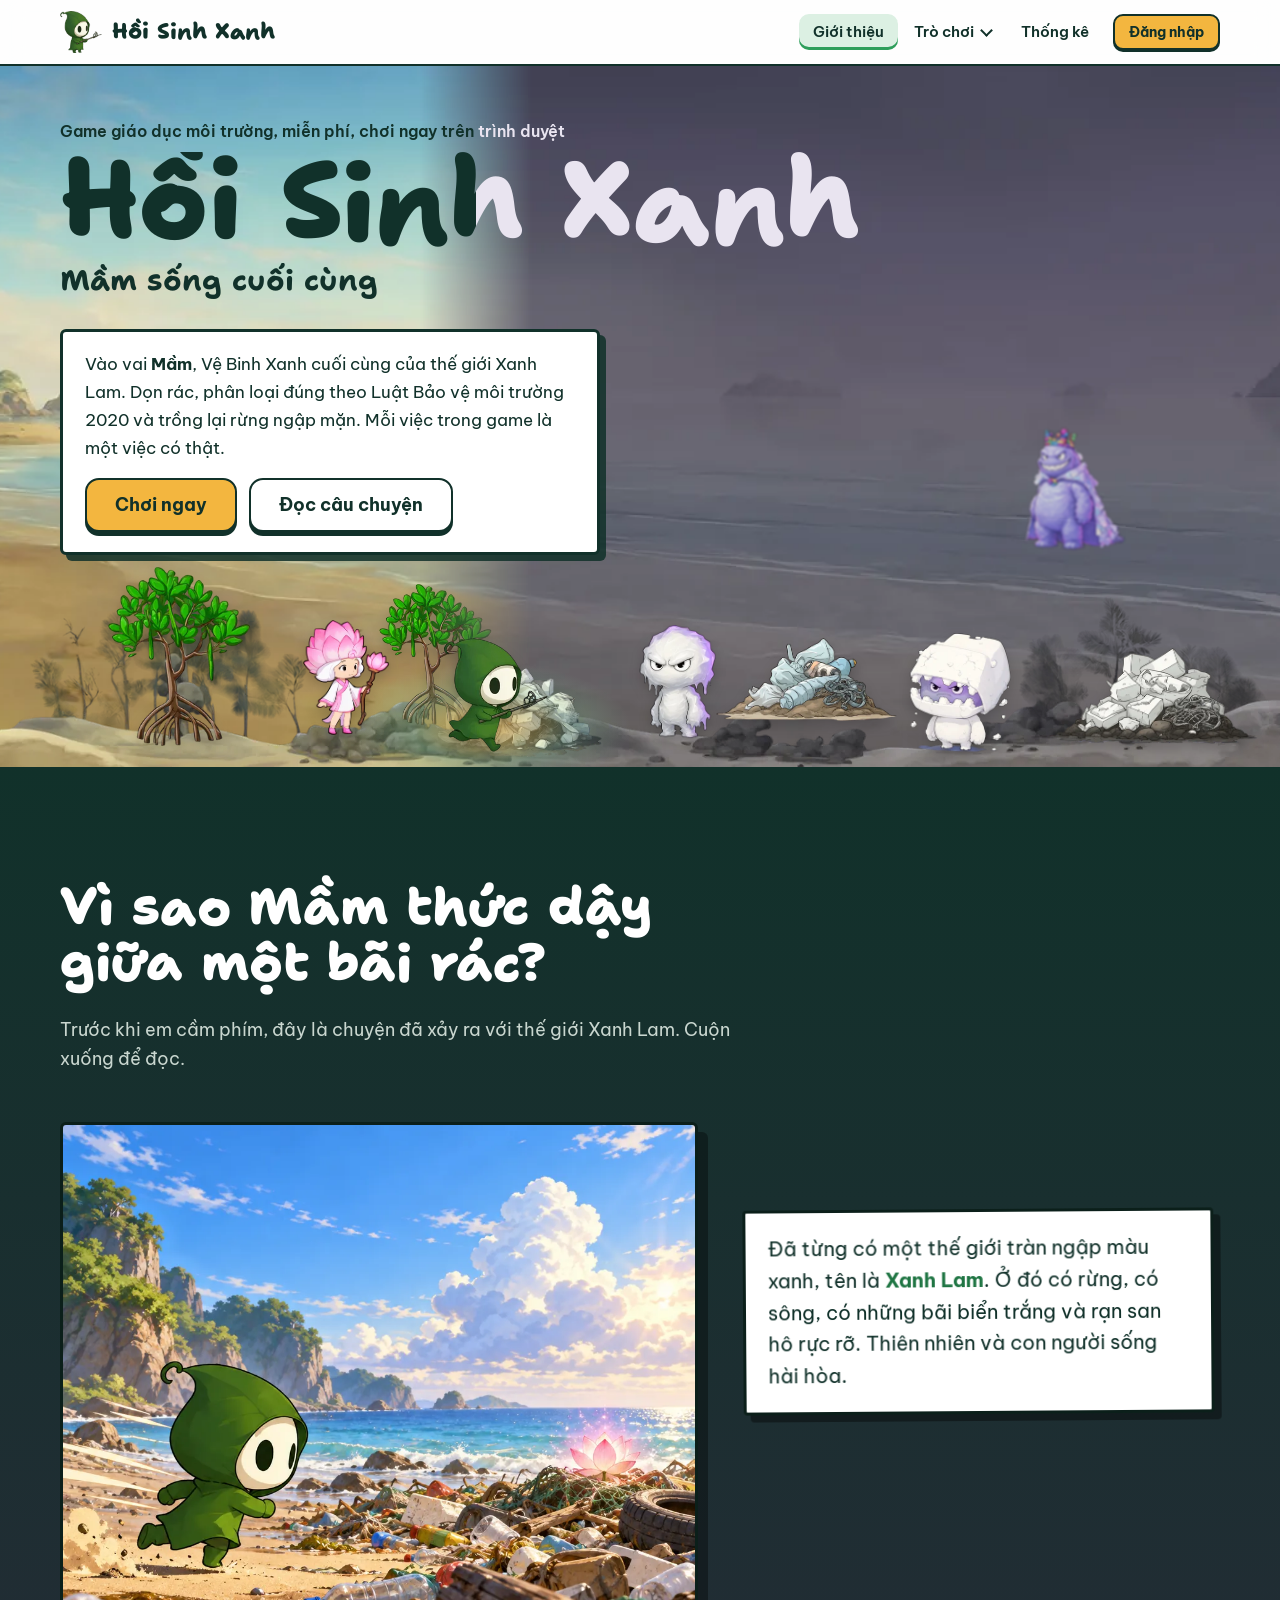
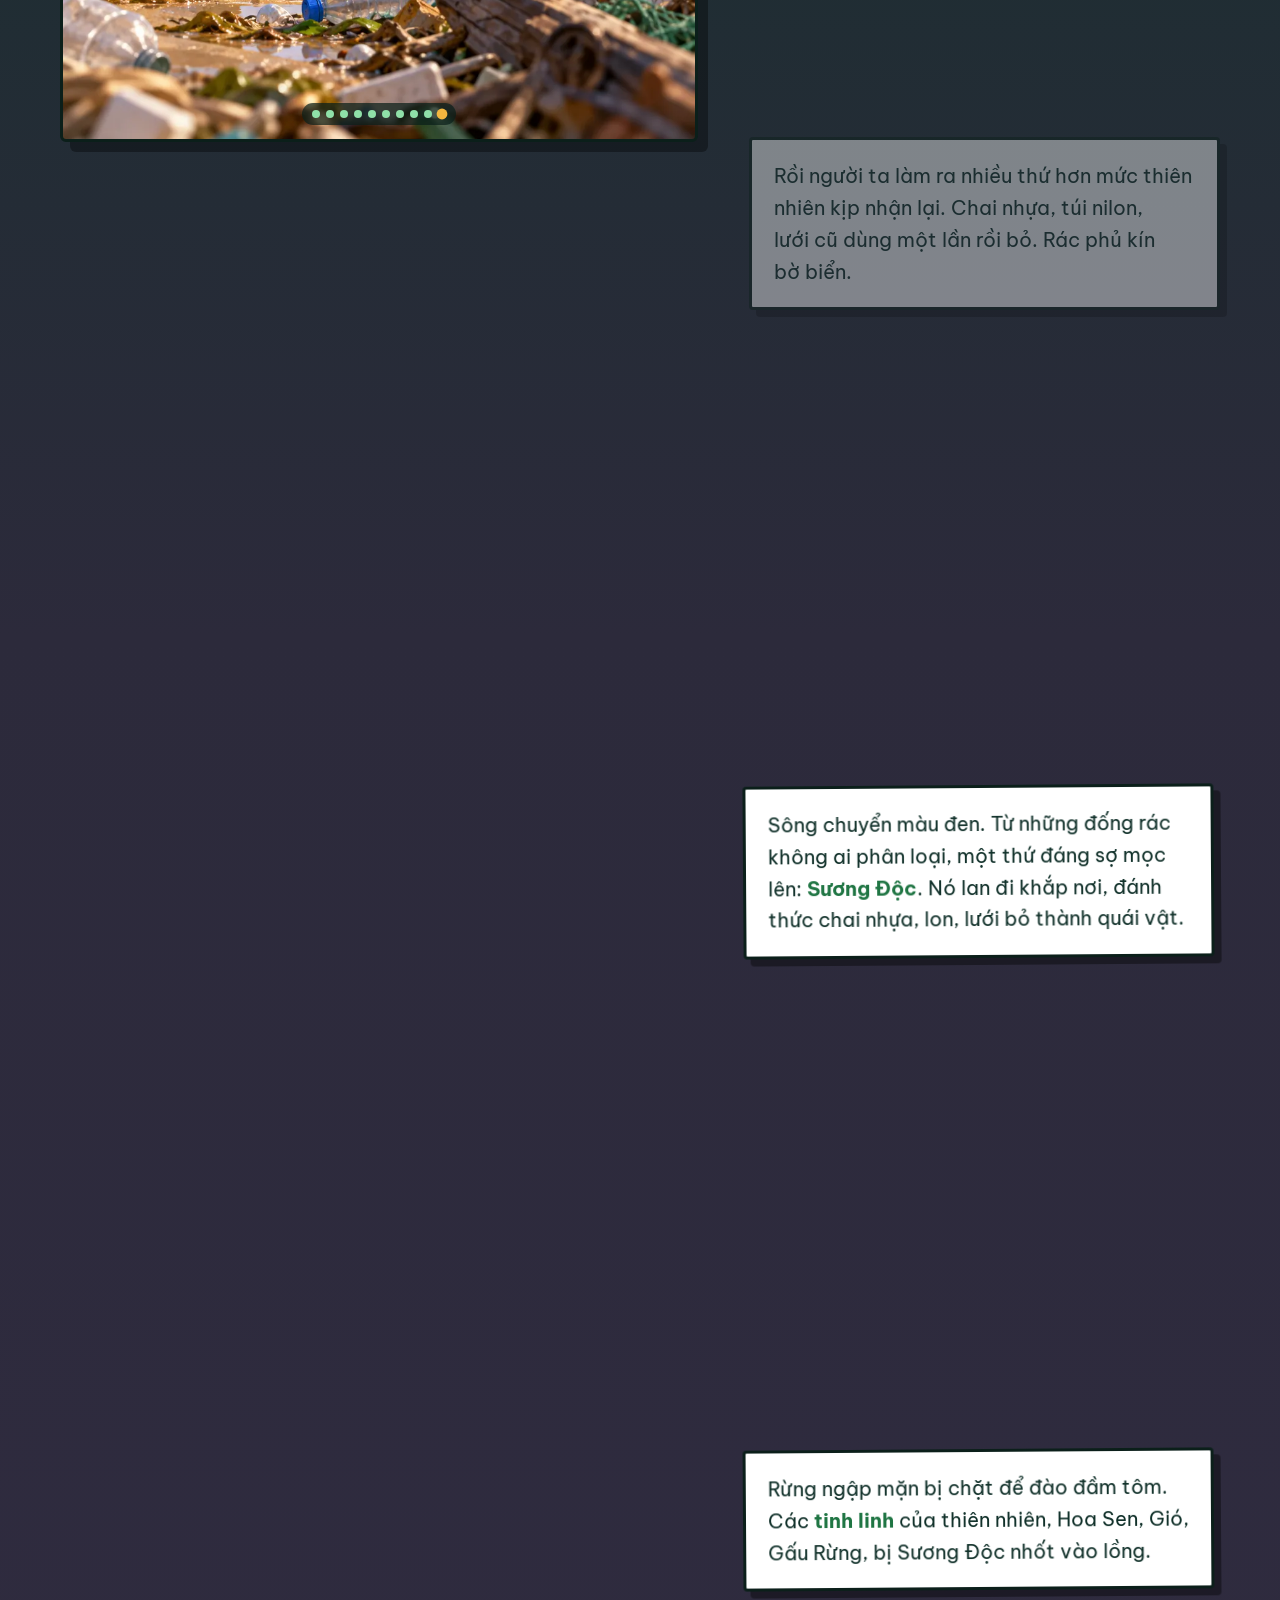
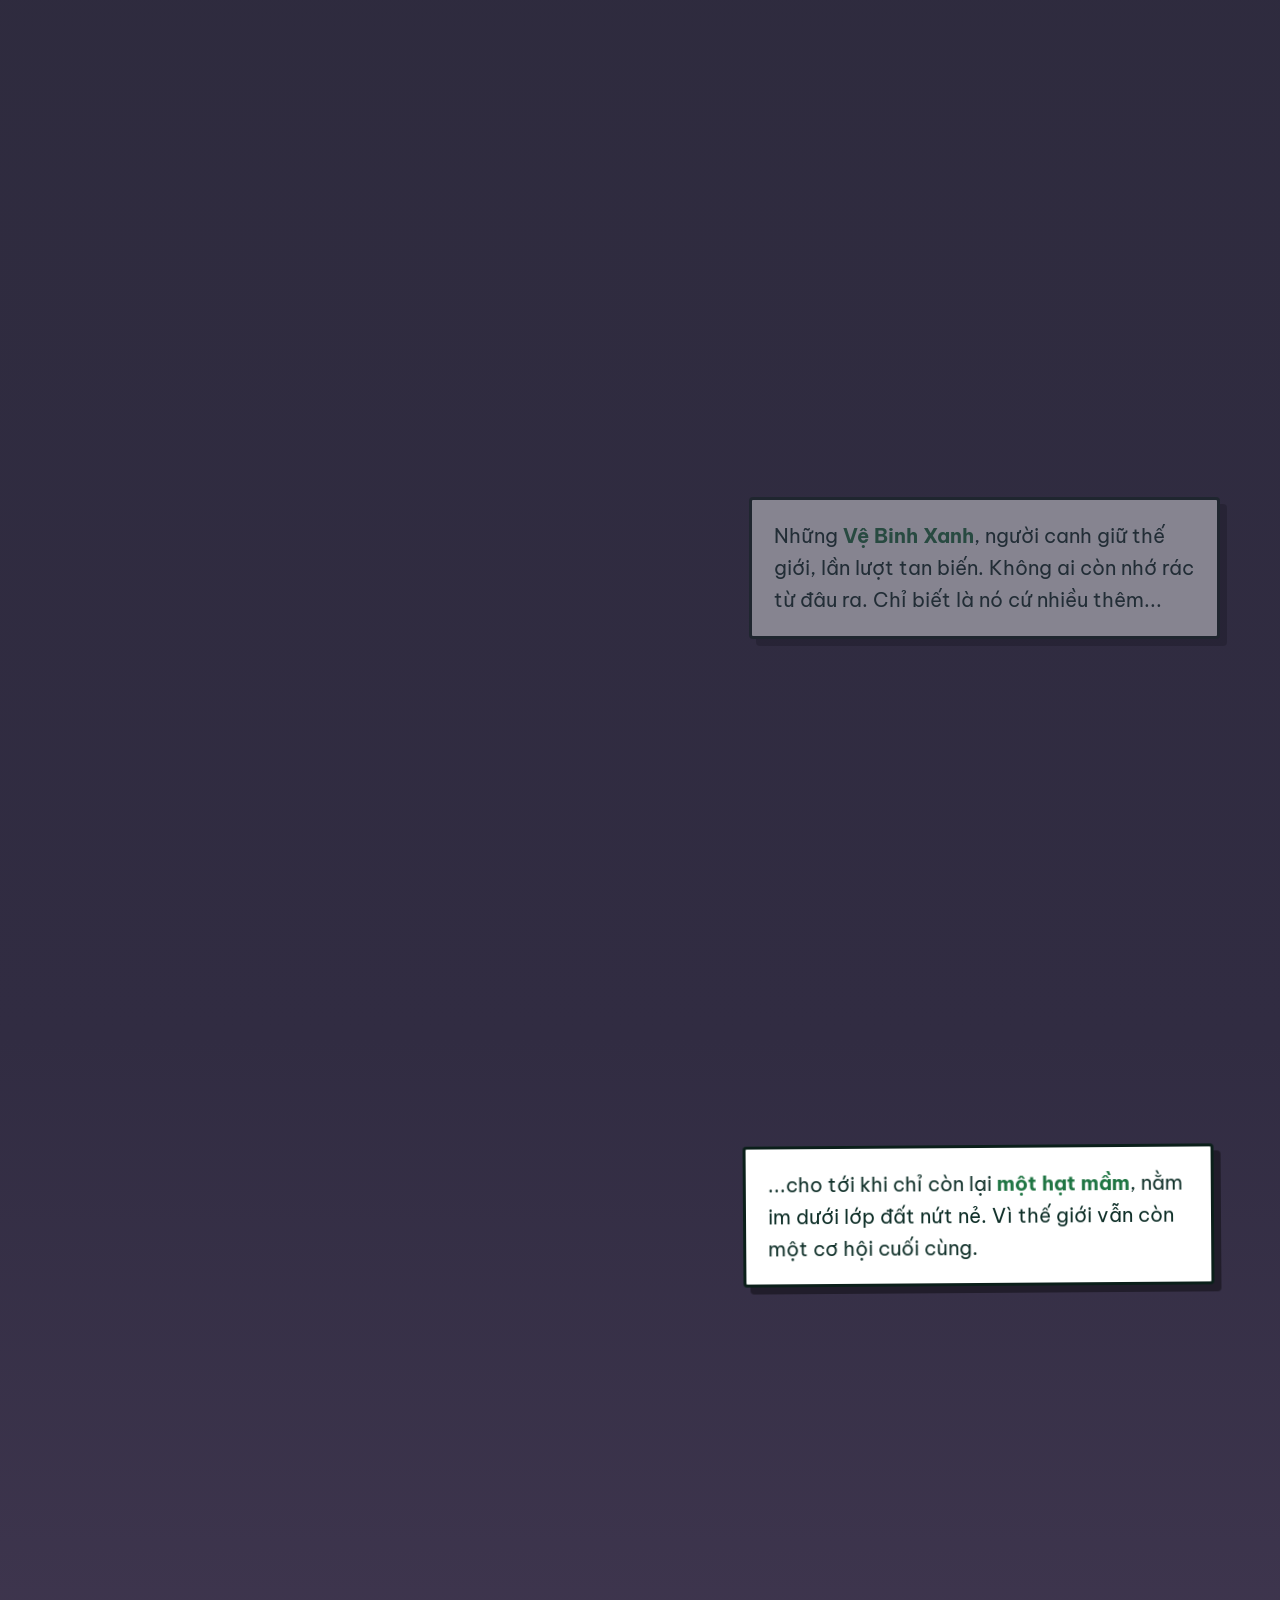
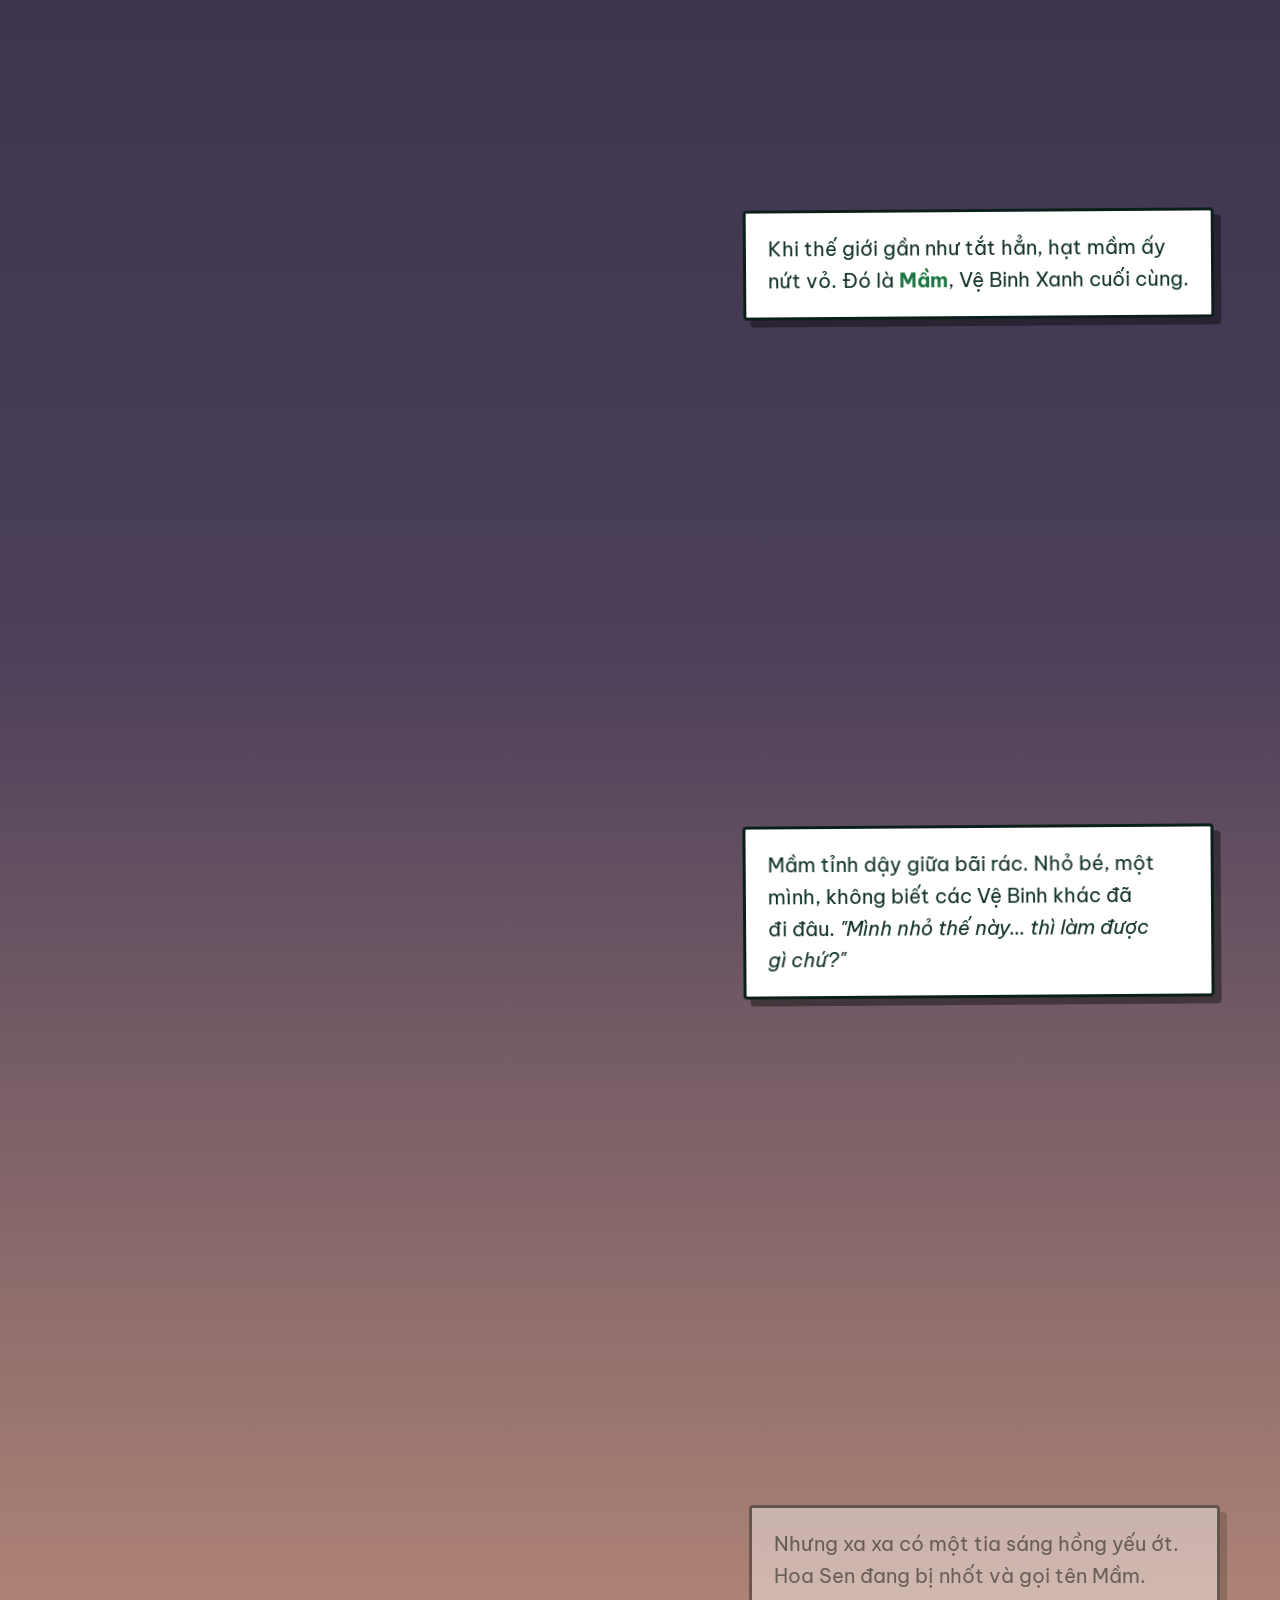
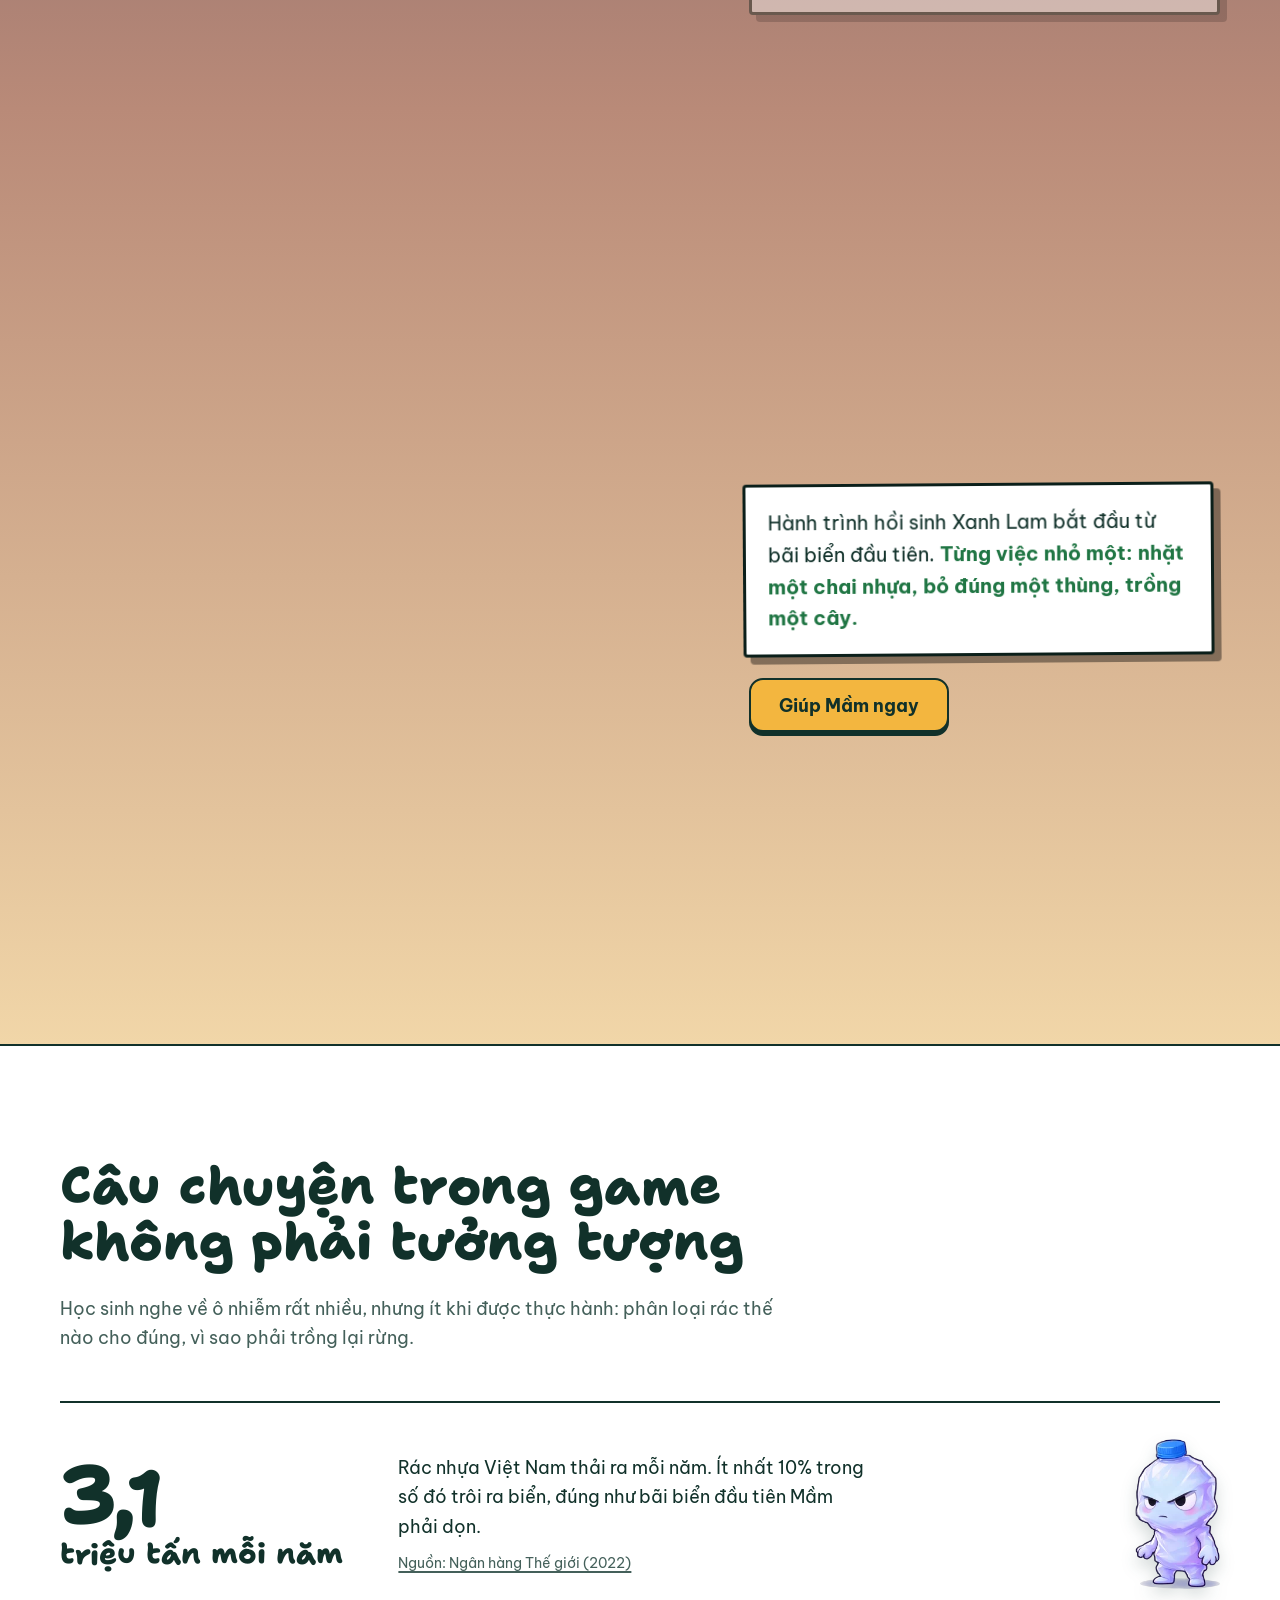
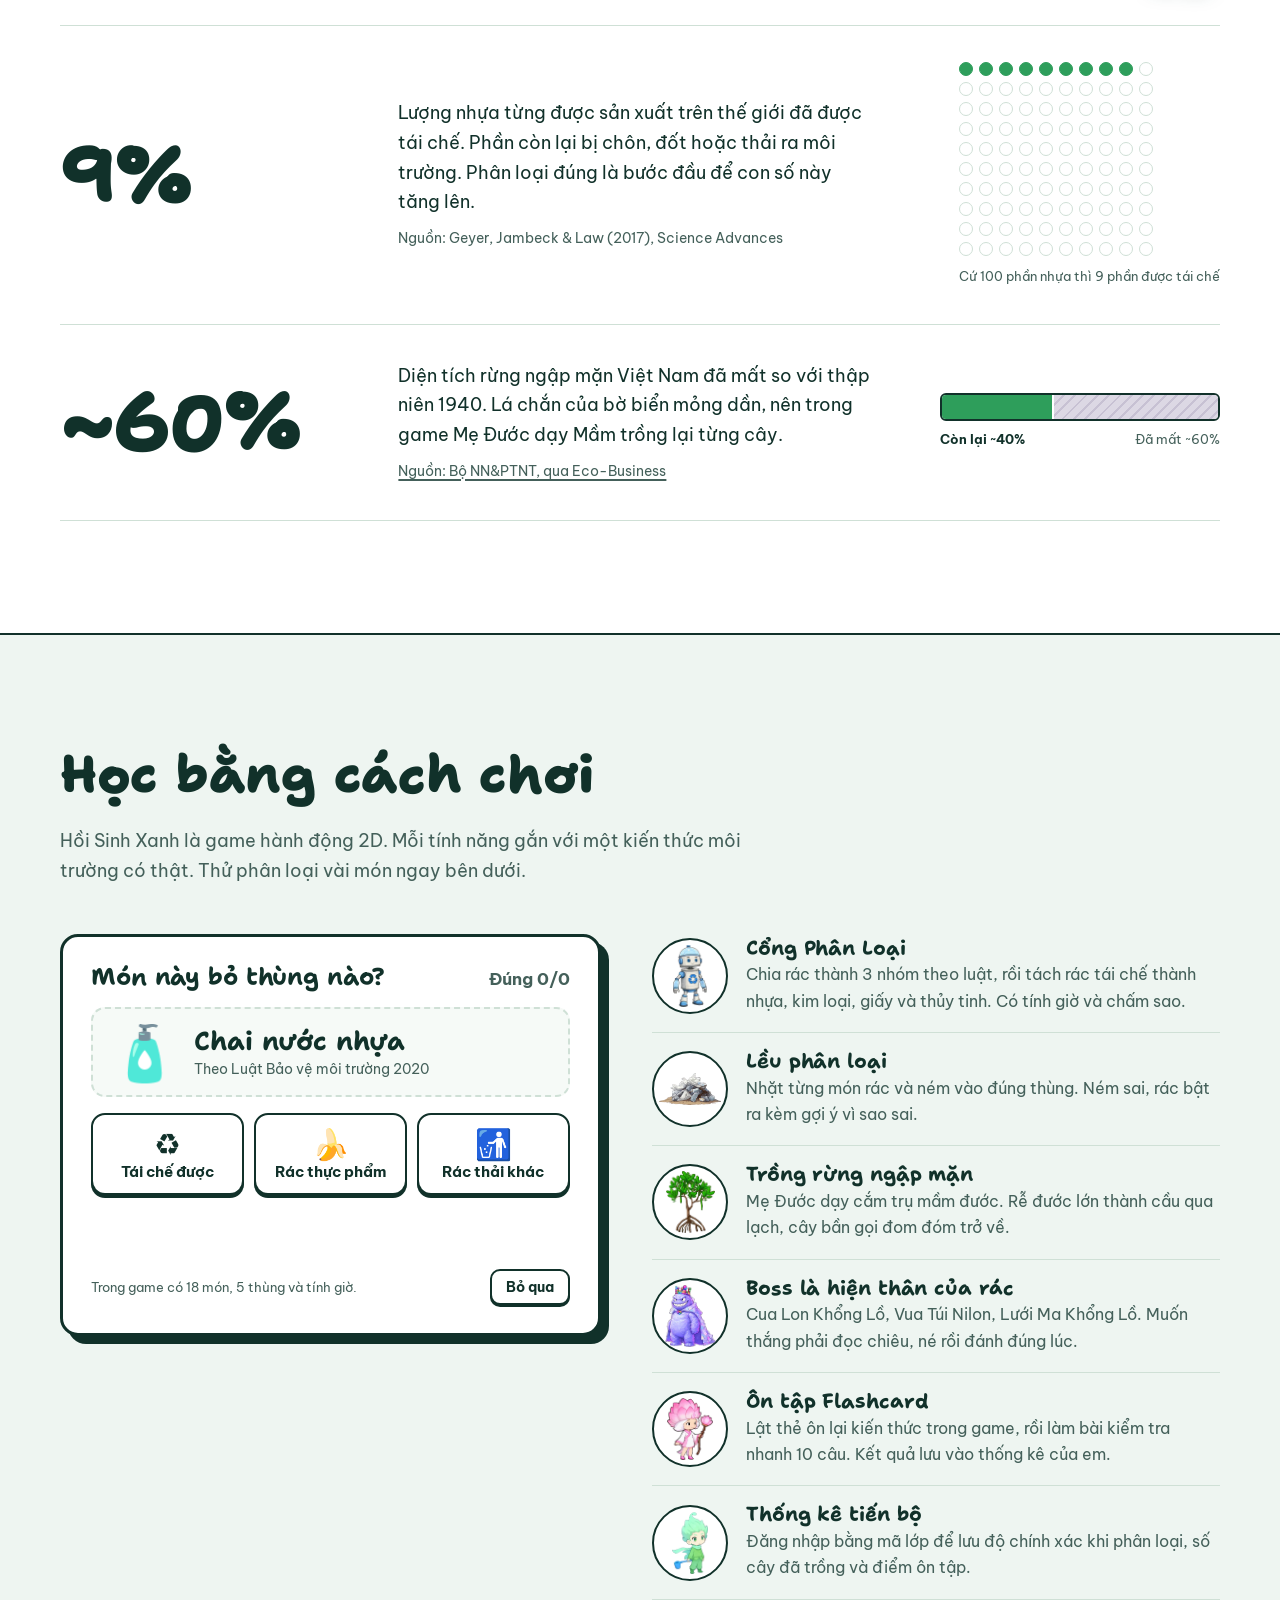
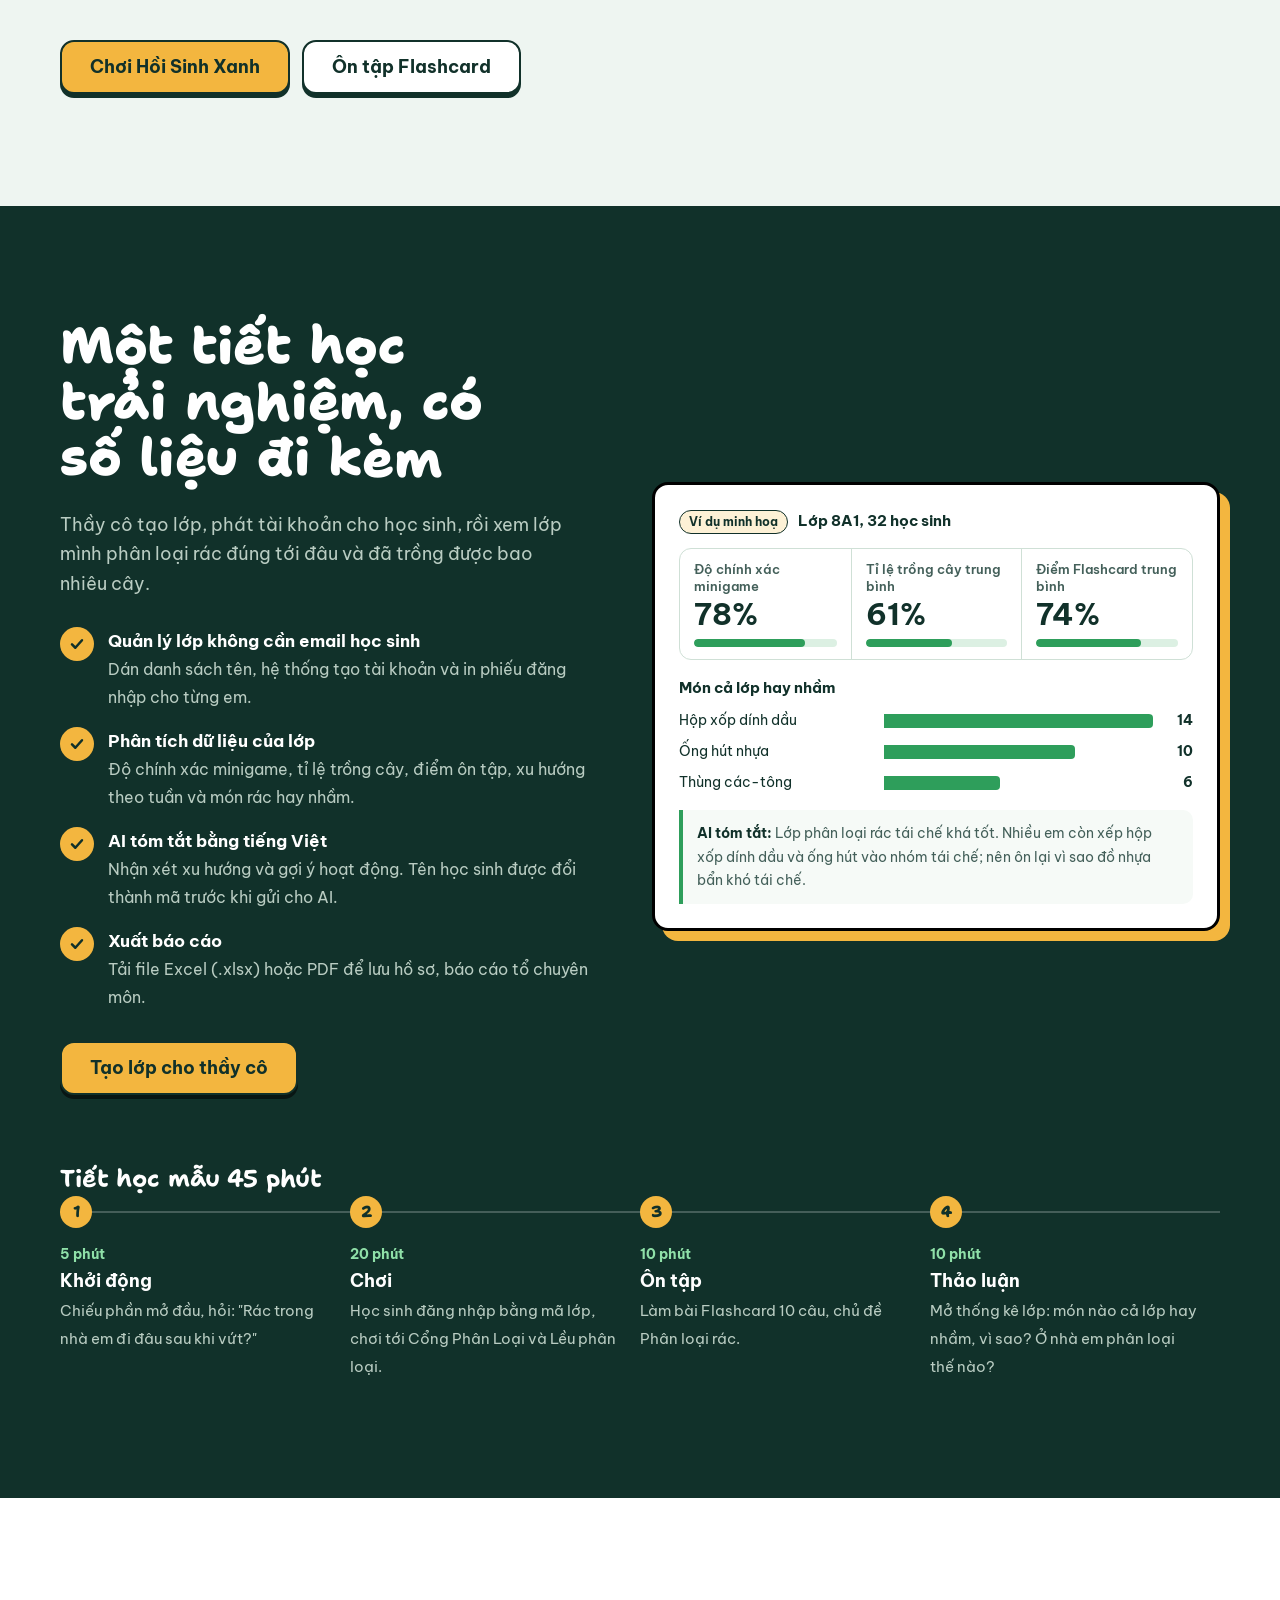
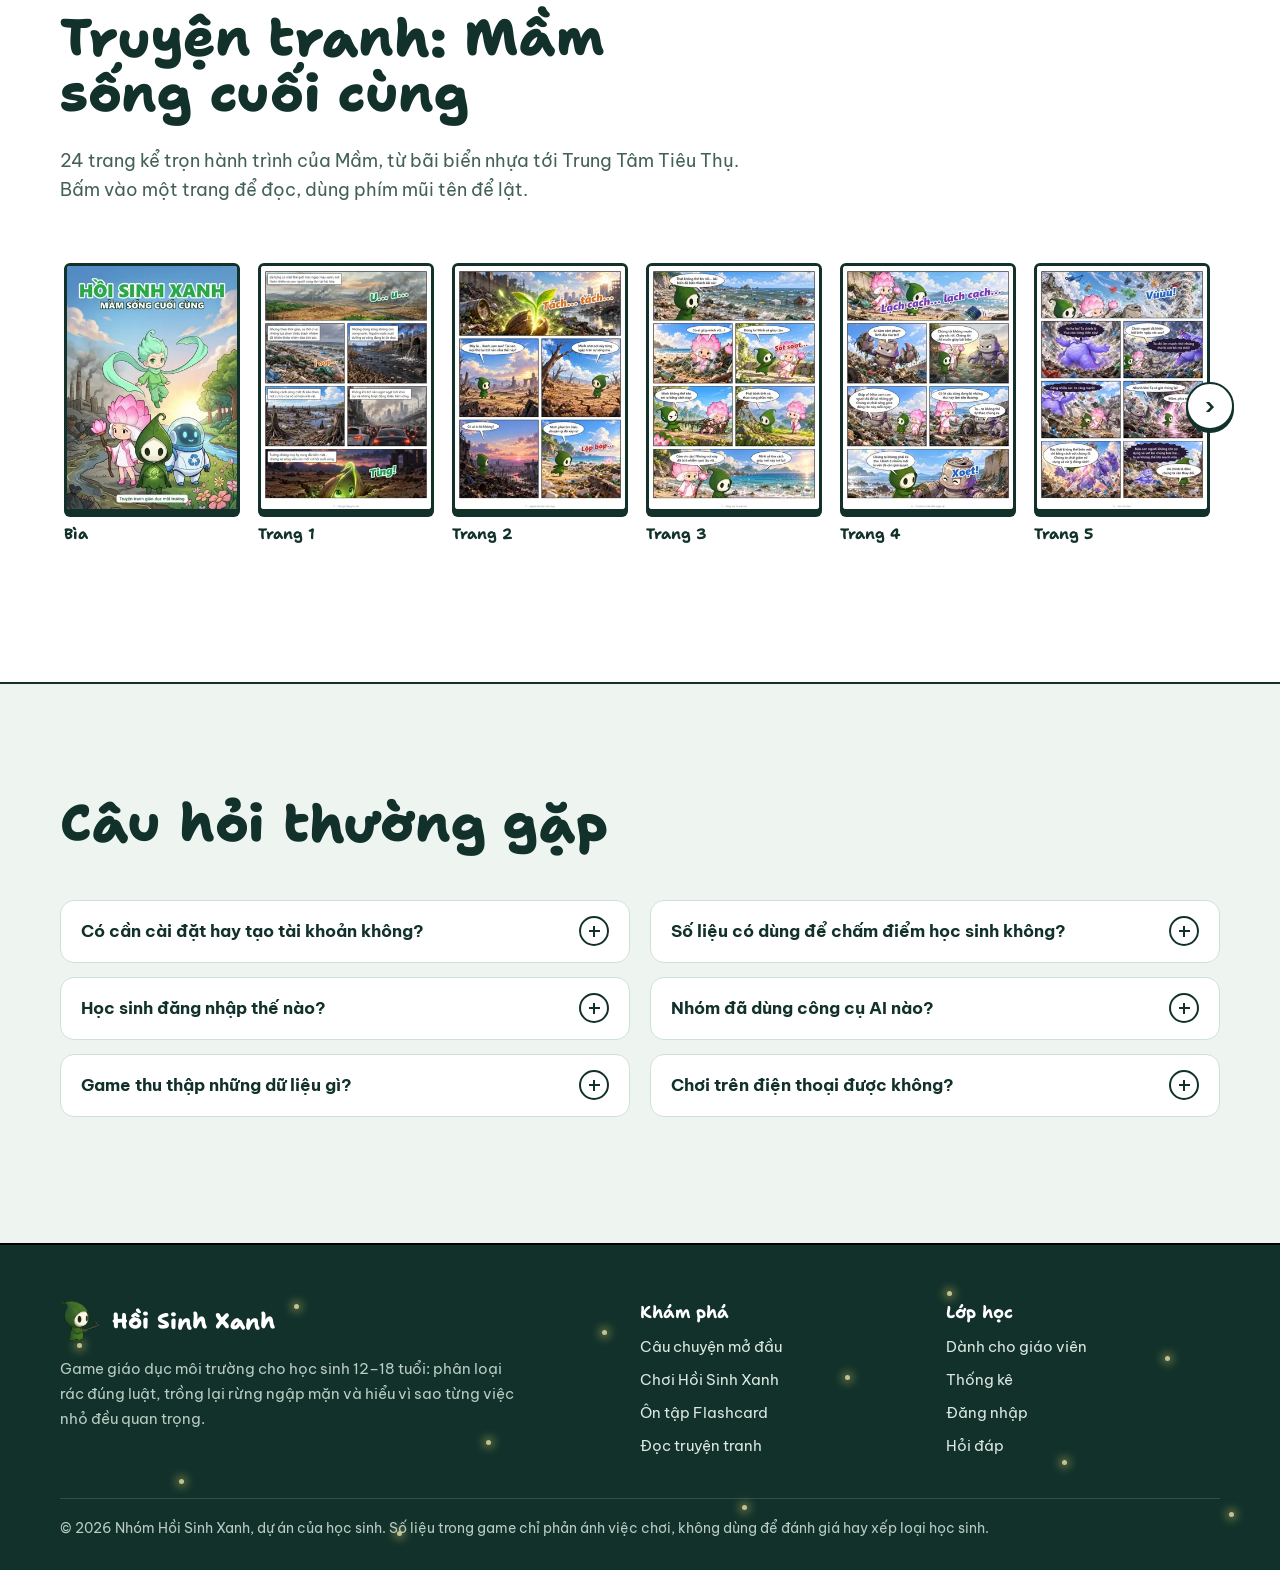
==== commit 5781f5e2: "Lưu tiến trình riêng từng tài khoản, thêm 5 mức độ khó và Tự đánh, sửa phân loại rác Lưu riêng theo " ====
--- a/index.html
+++ b/index.html
@@ -182,11 +182,11 @@
             <div><span class="ten-mon" id="thu-ten">Chai nước nhựa</span><span class="goi">Theo Luật Bảo vệ môi trường 2020</span></div></div>
           <div class="thung" role="group" aria-label="Chọn thùng rác">
             <button type="button" data-nhom="taiche"><span aria-hidden="true">♻️</span>Tái chế được</button>
-            <button type="button" data-nhom="huuco"><span aria-hidden="true">🍌</span>Rác hữu cơ</button>
+            <button type="button" data-nhom="huuco"><span aria-hidden="true">🍌</span>Rác thực phẩm</button>
             <button type="button" data-nhom="khac"><span aria-hidden="true">🚮</span>Rác thải khác</button>
           </div>
           <p class="phan-hoi" id="thu-ph" aria-live="polite"></p>
-          <div class="cuoi-thu"><small>Trong game có 17 món, 5 thùng và tính giờ.</small><button class="nut nho" type="button" id="thu-tiep">Món khác</button></div>
+          <div class="cuoi-thu"><small>Trong game có 18 món, 5 thùng và tính giờ.</small><button class="nut nho" type="button" id="thu-tiep">Món khác</button></div>
         </div>
         <ul class="tinh-nang">
           <li><span class="hinh"><img src="assets/web/hero/taiche.webp" alt="" loading="lazy"></span>
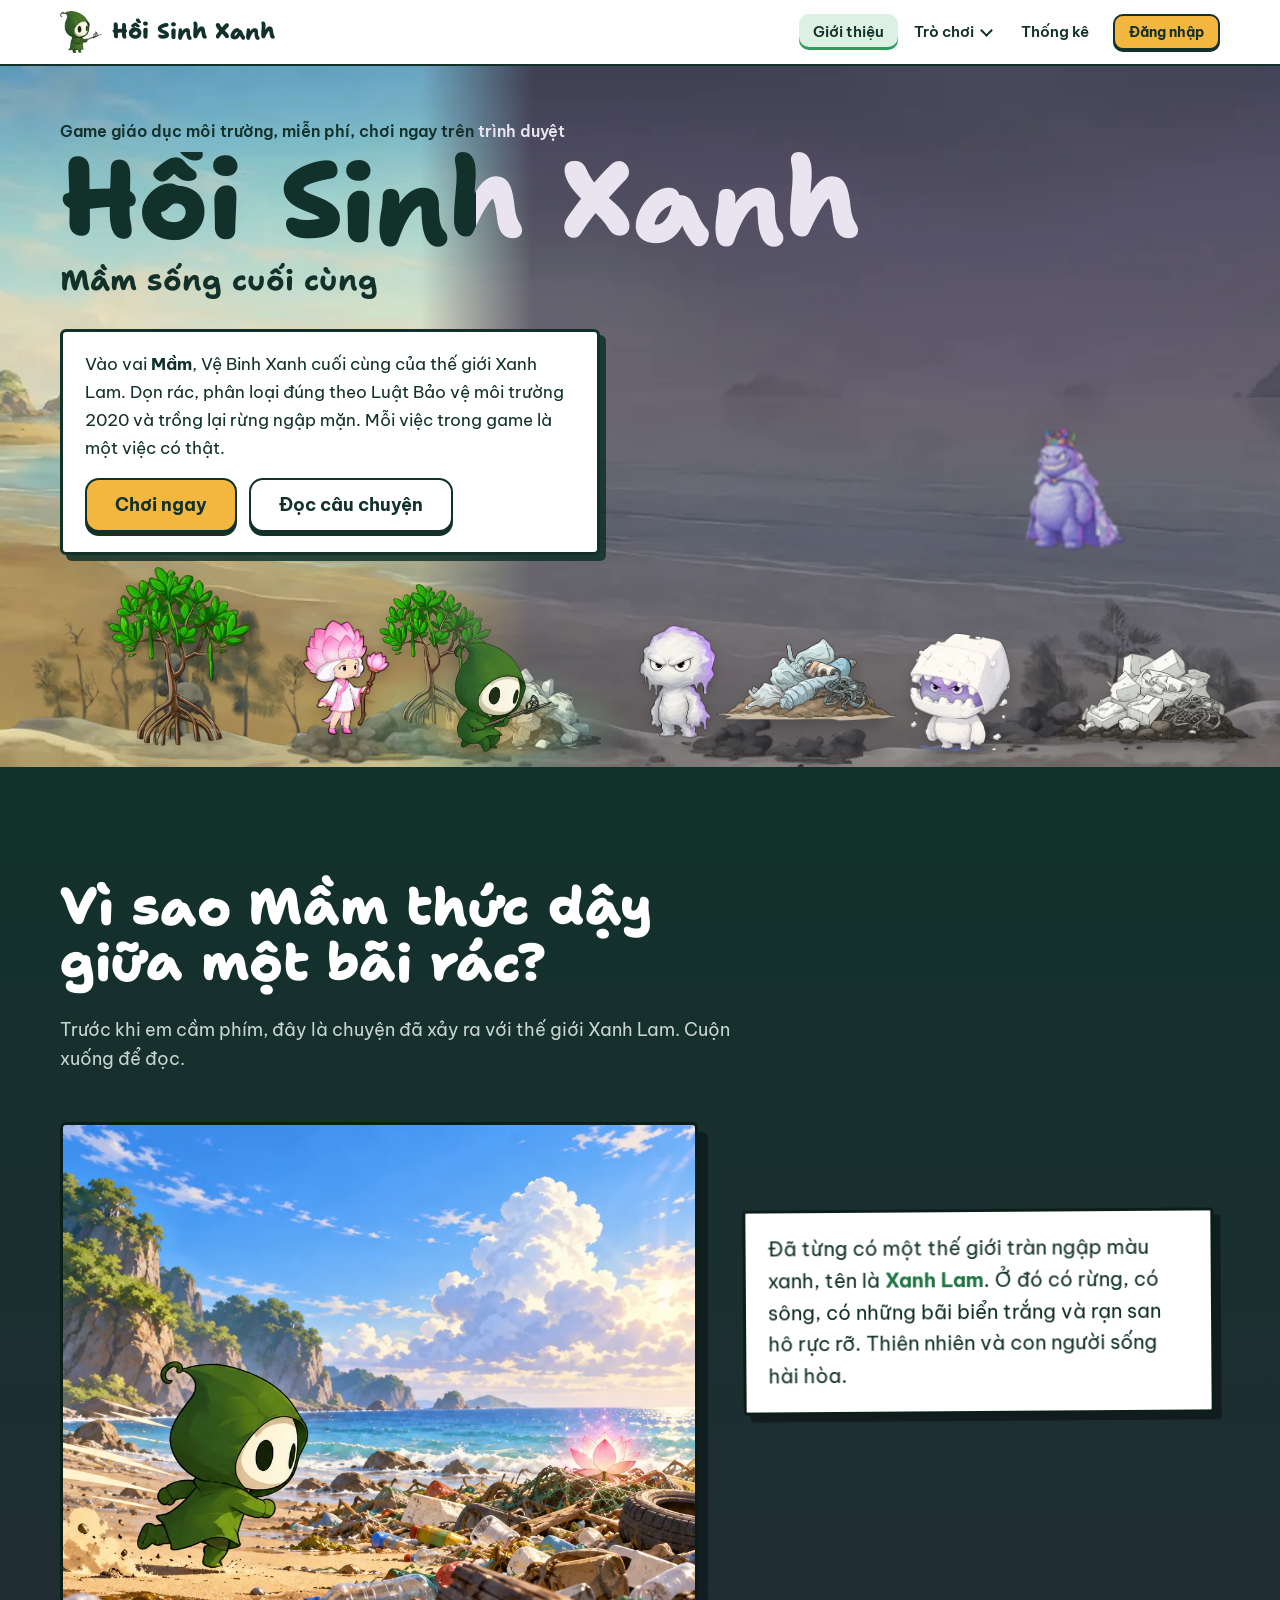
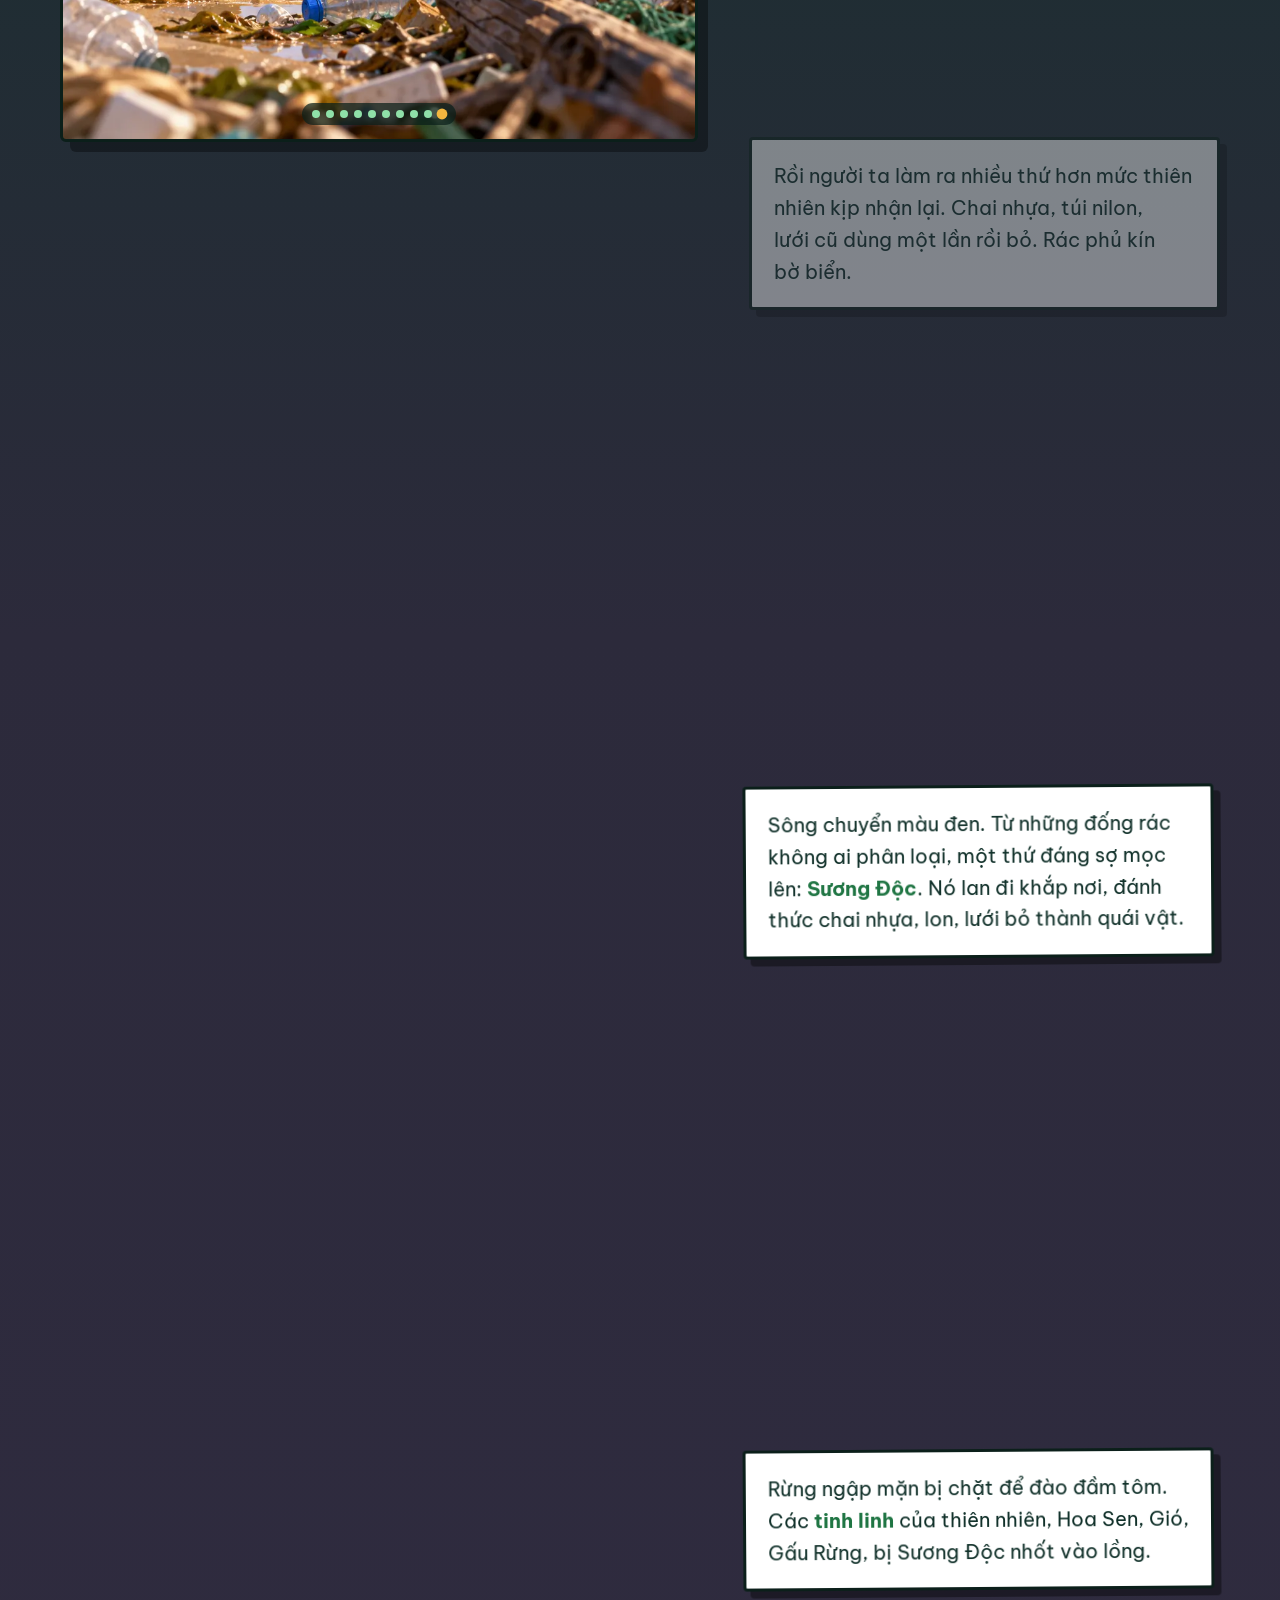
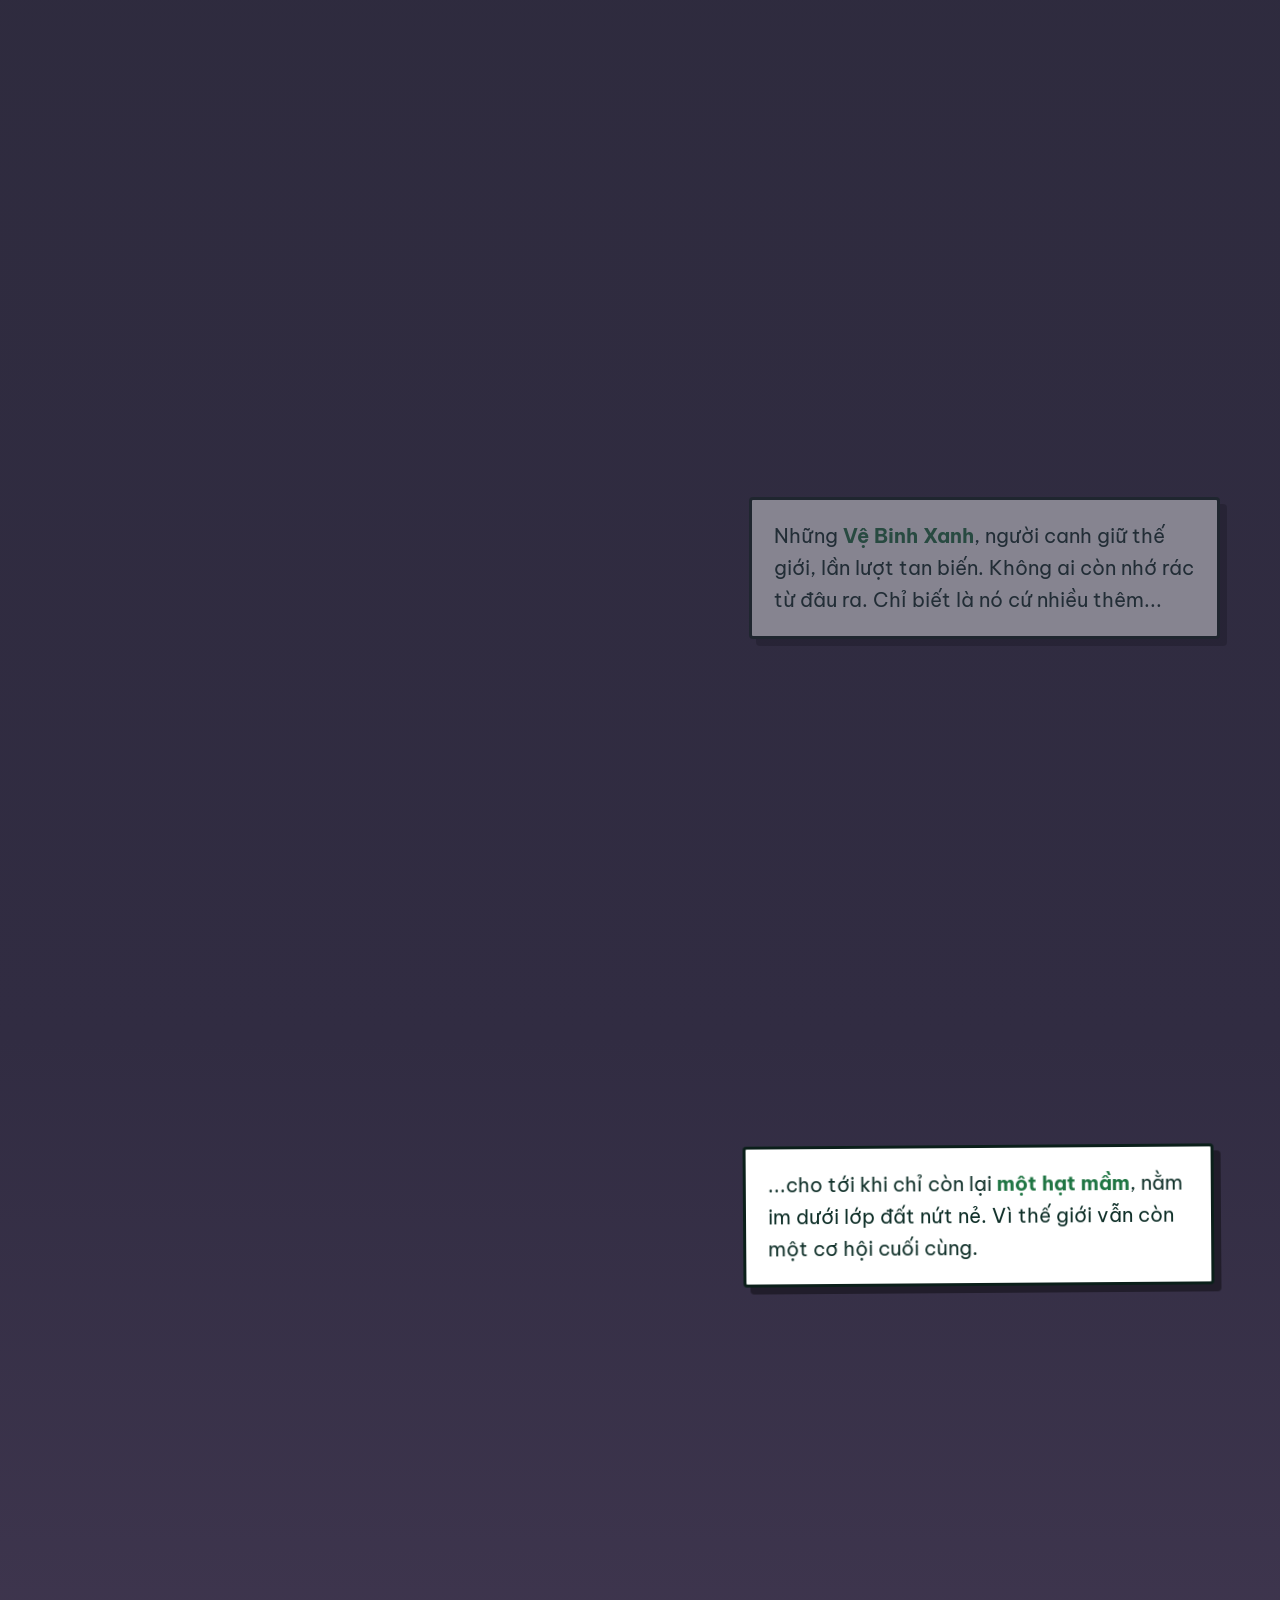
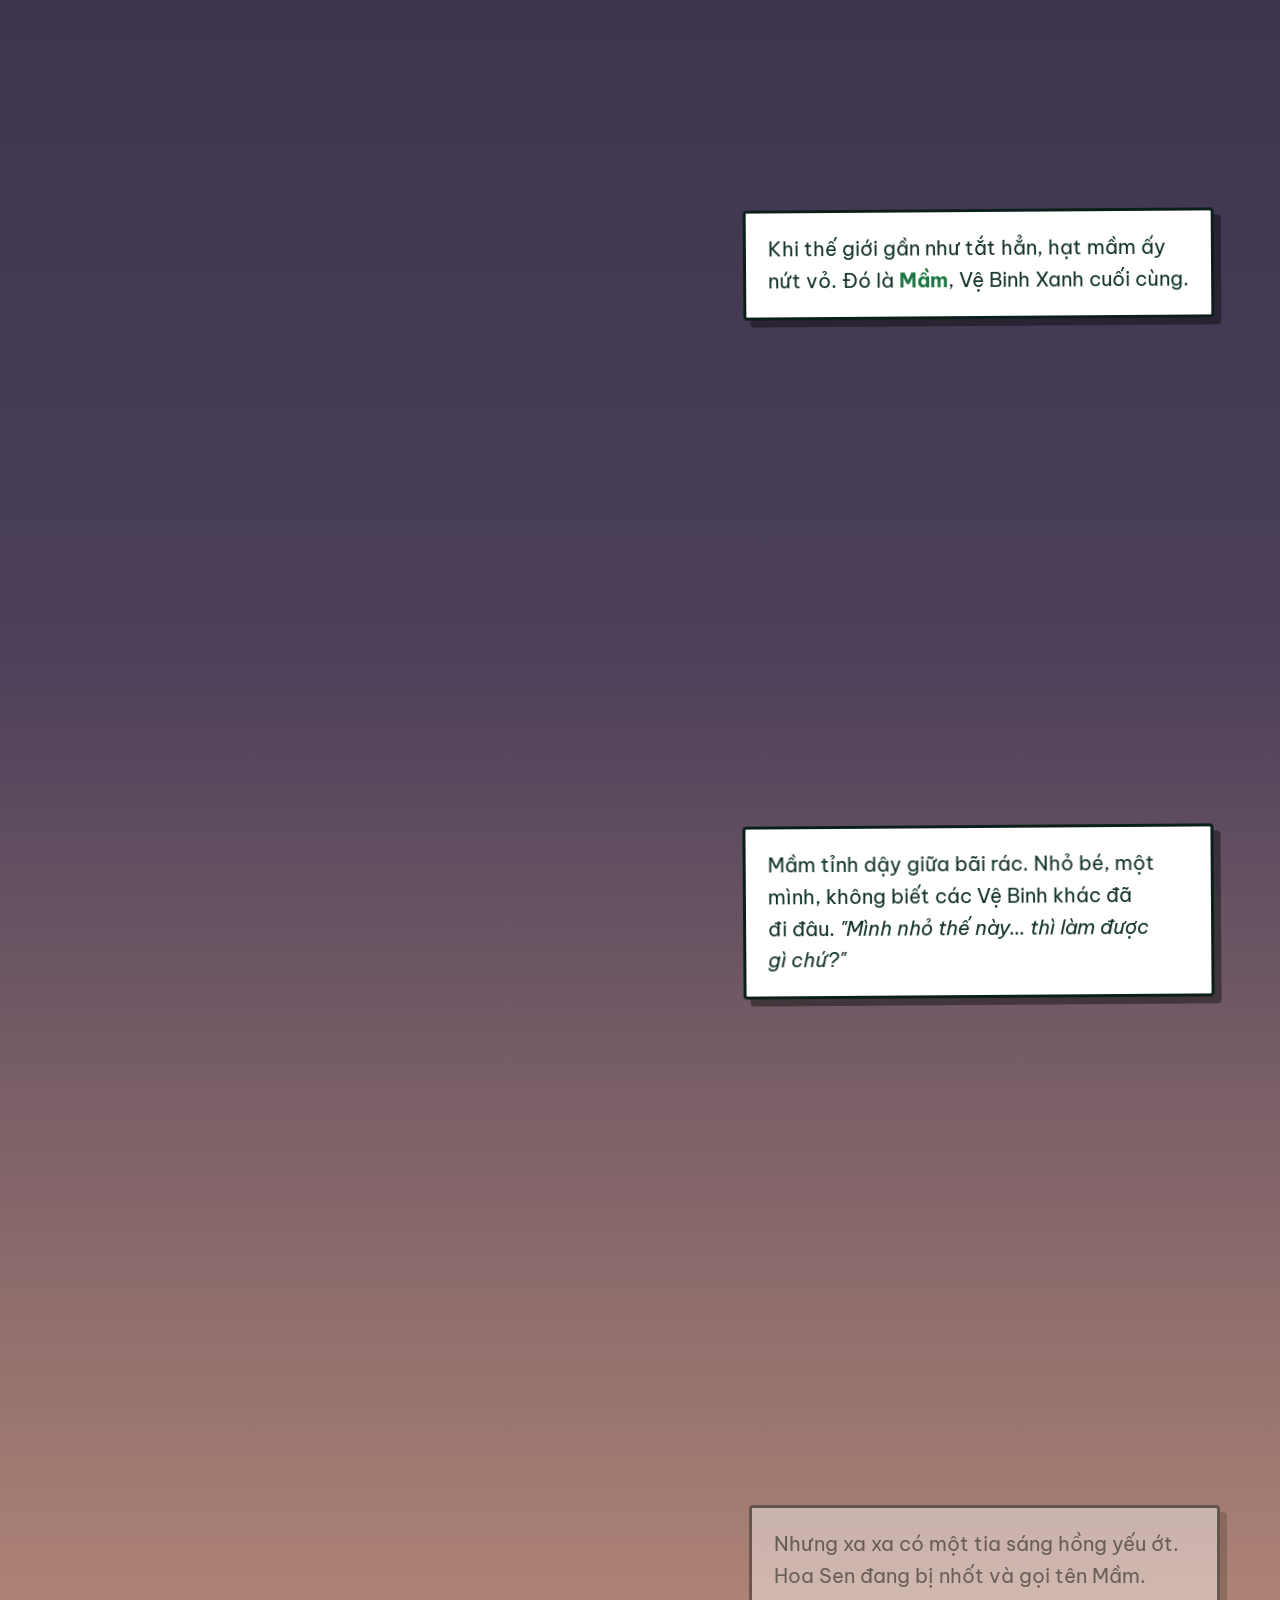
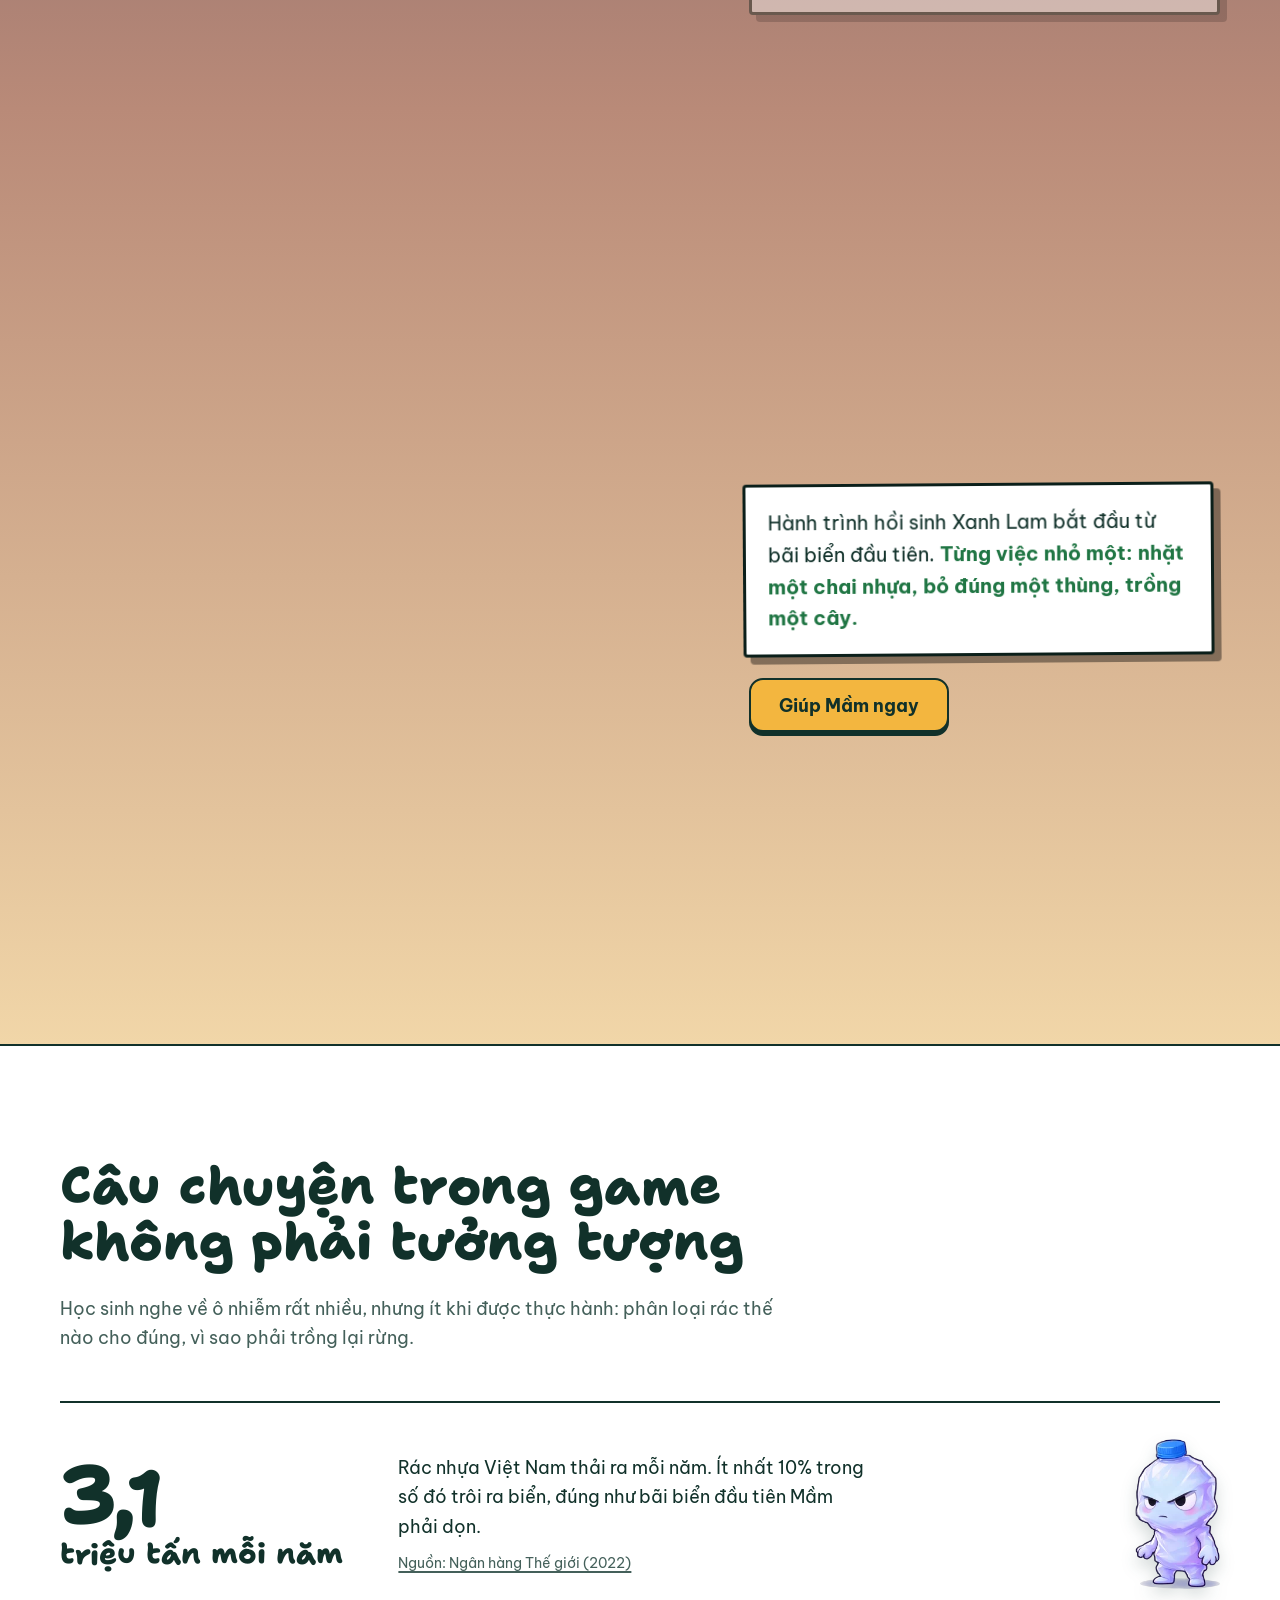
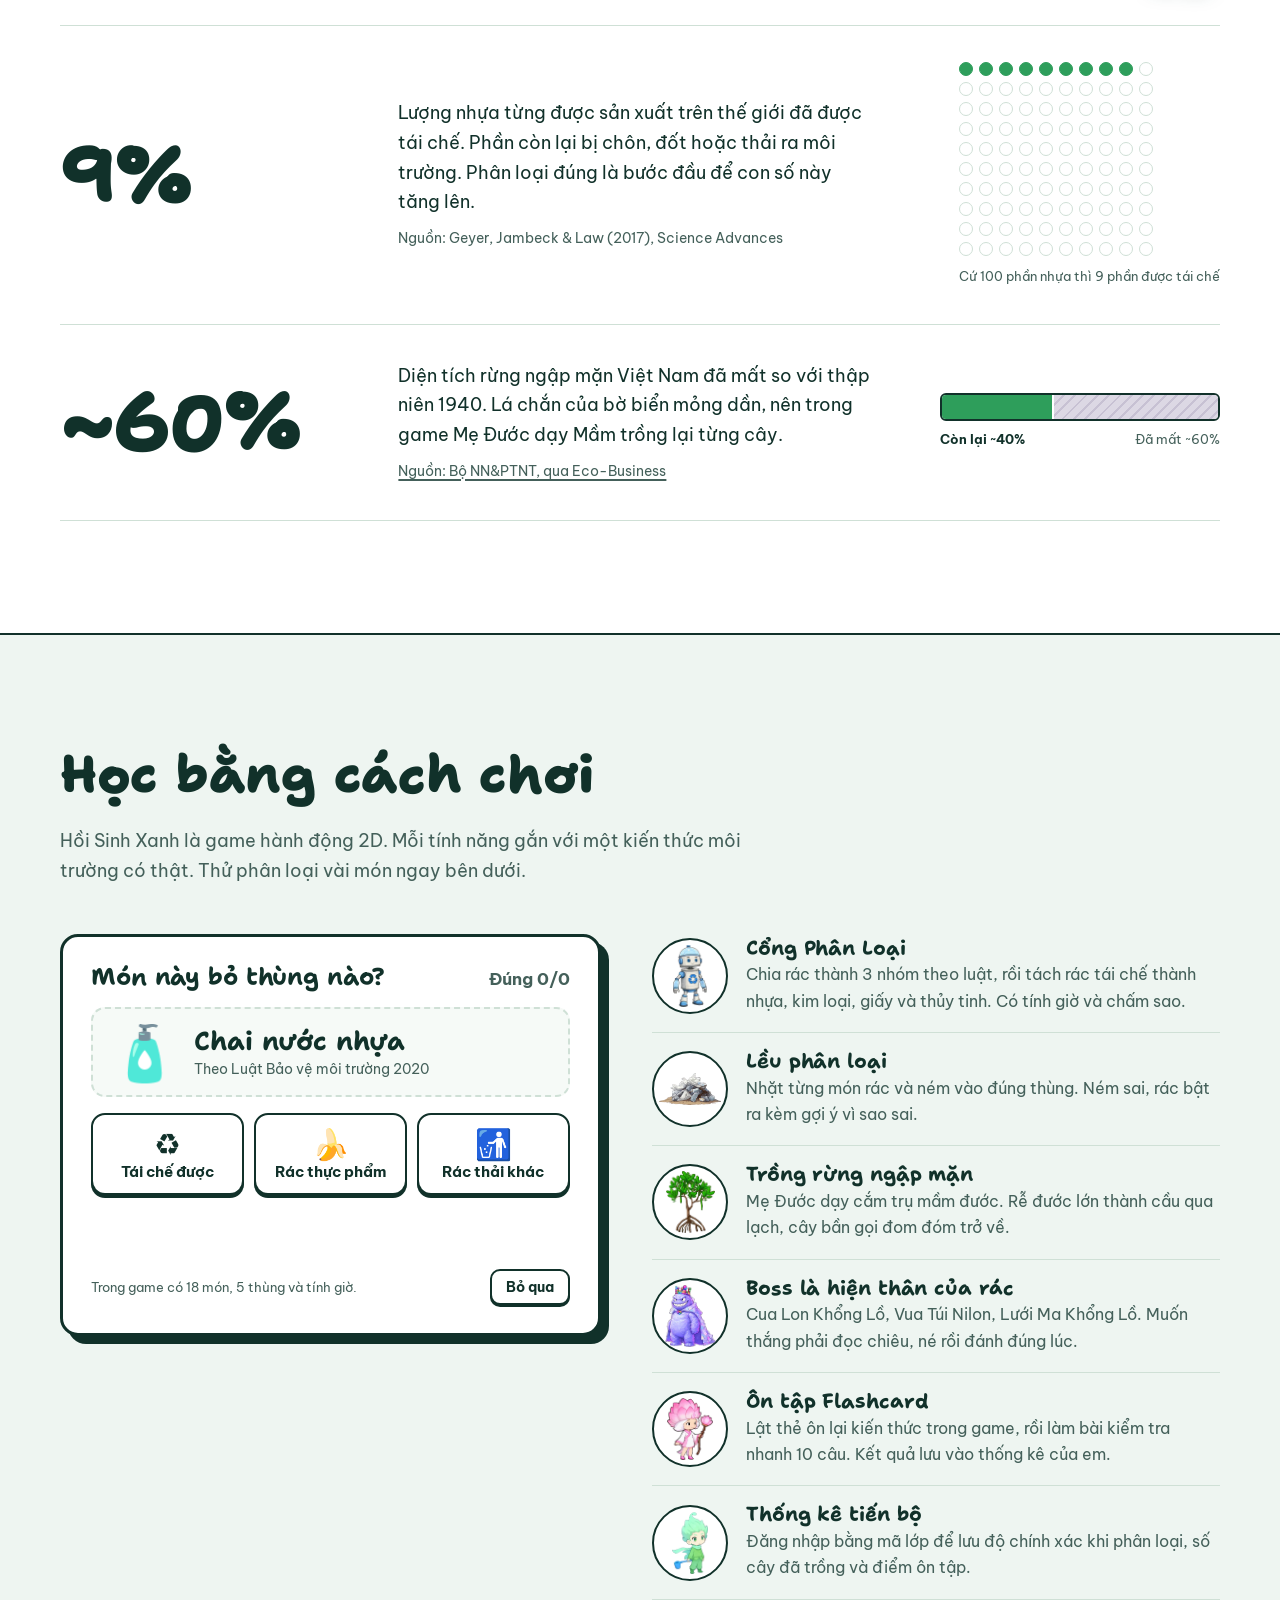
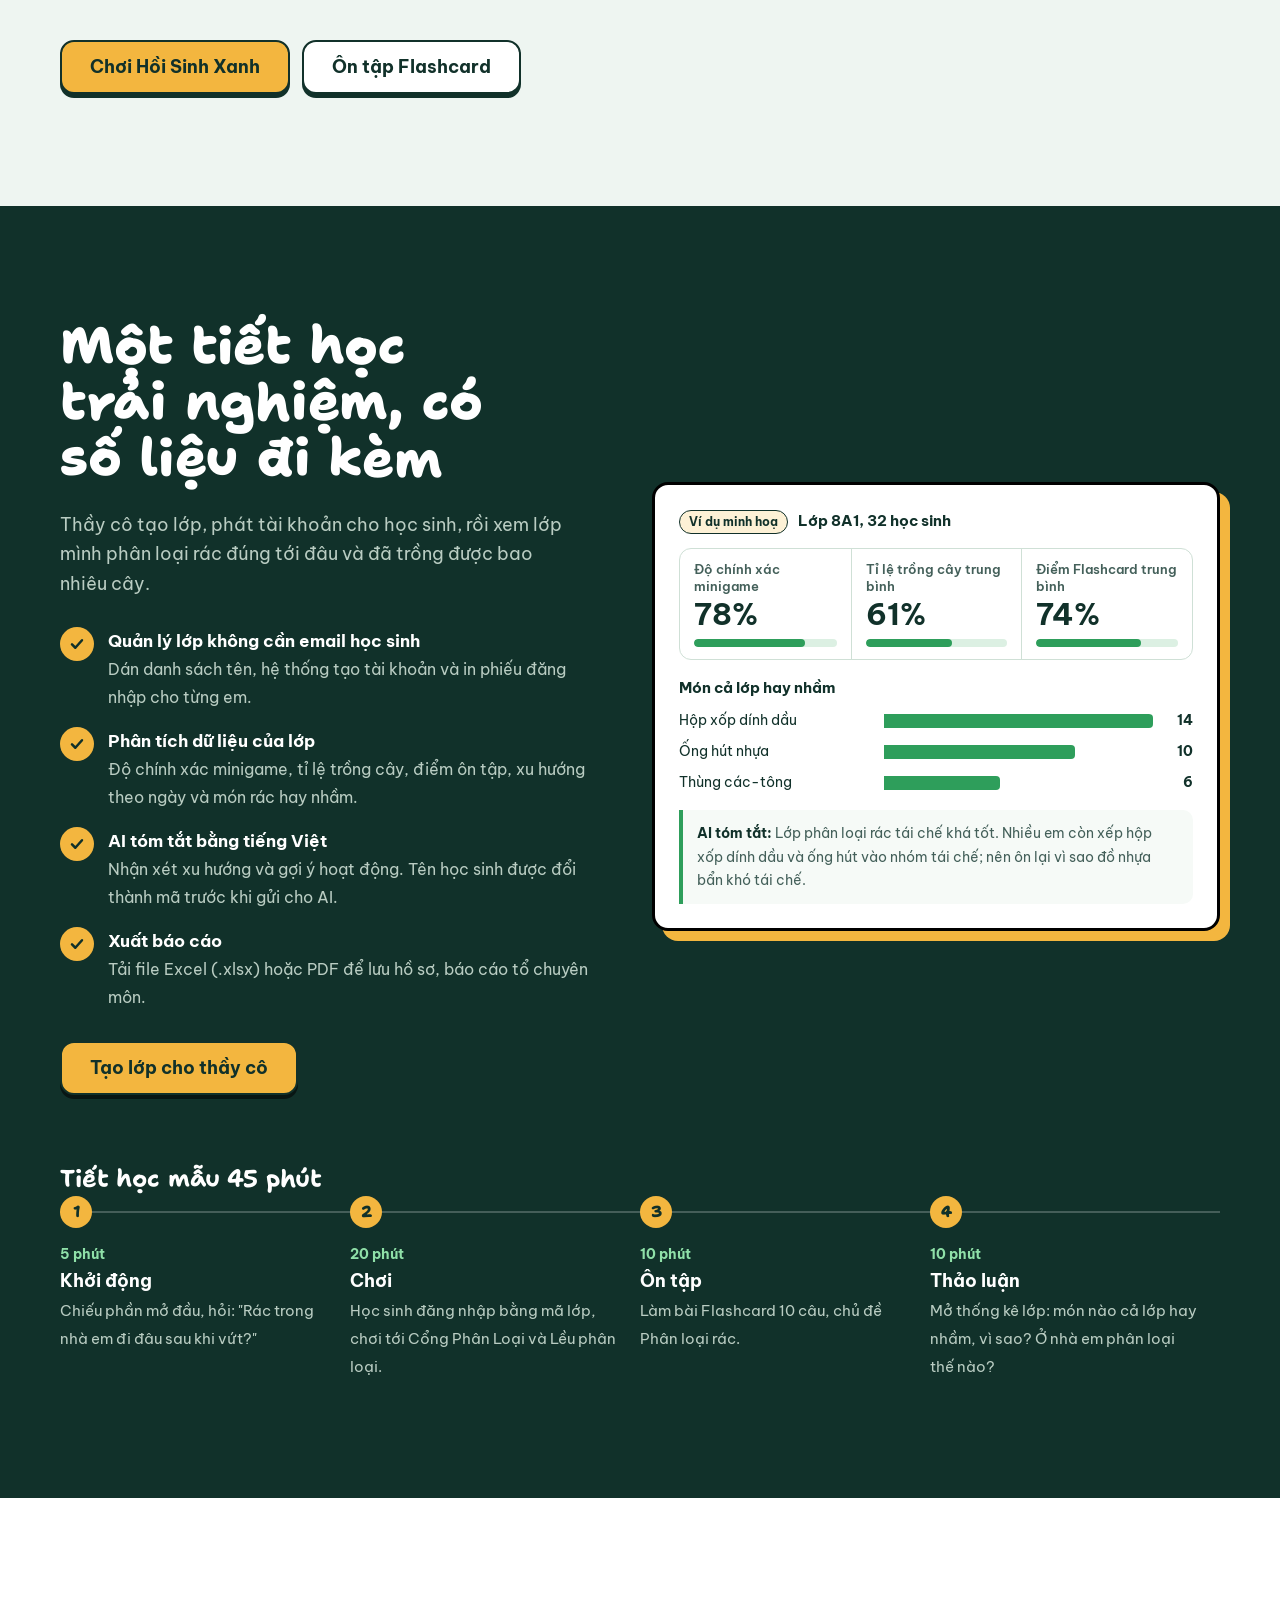
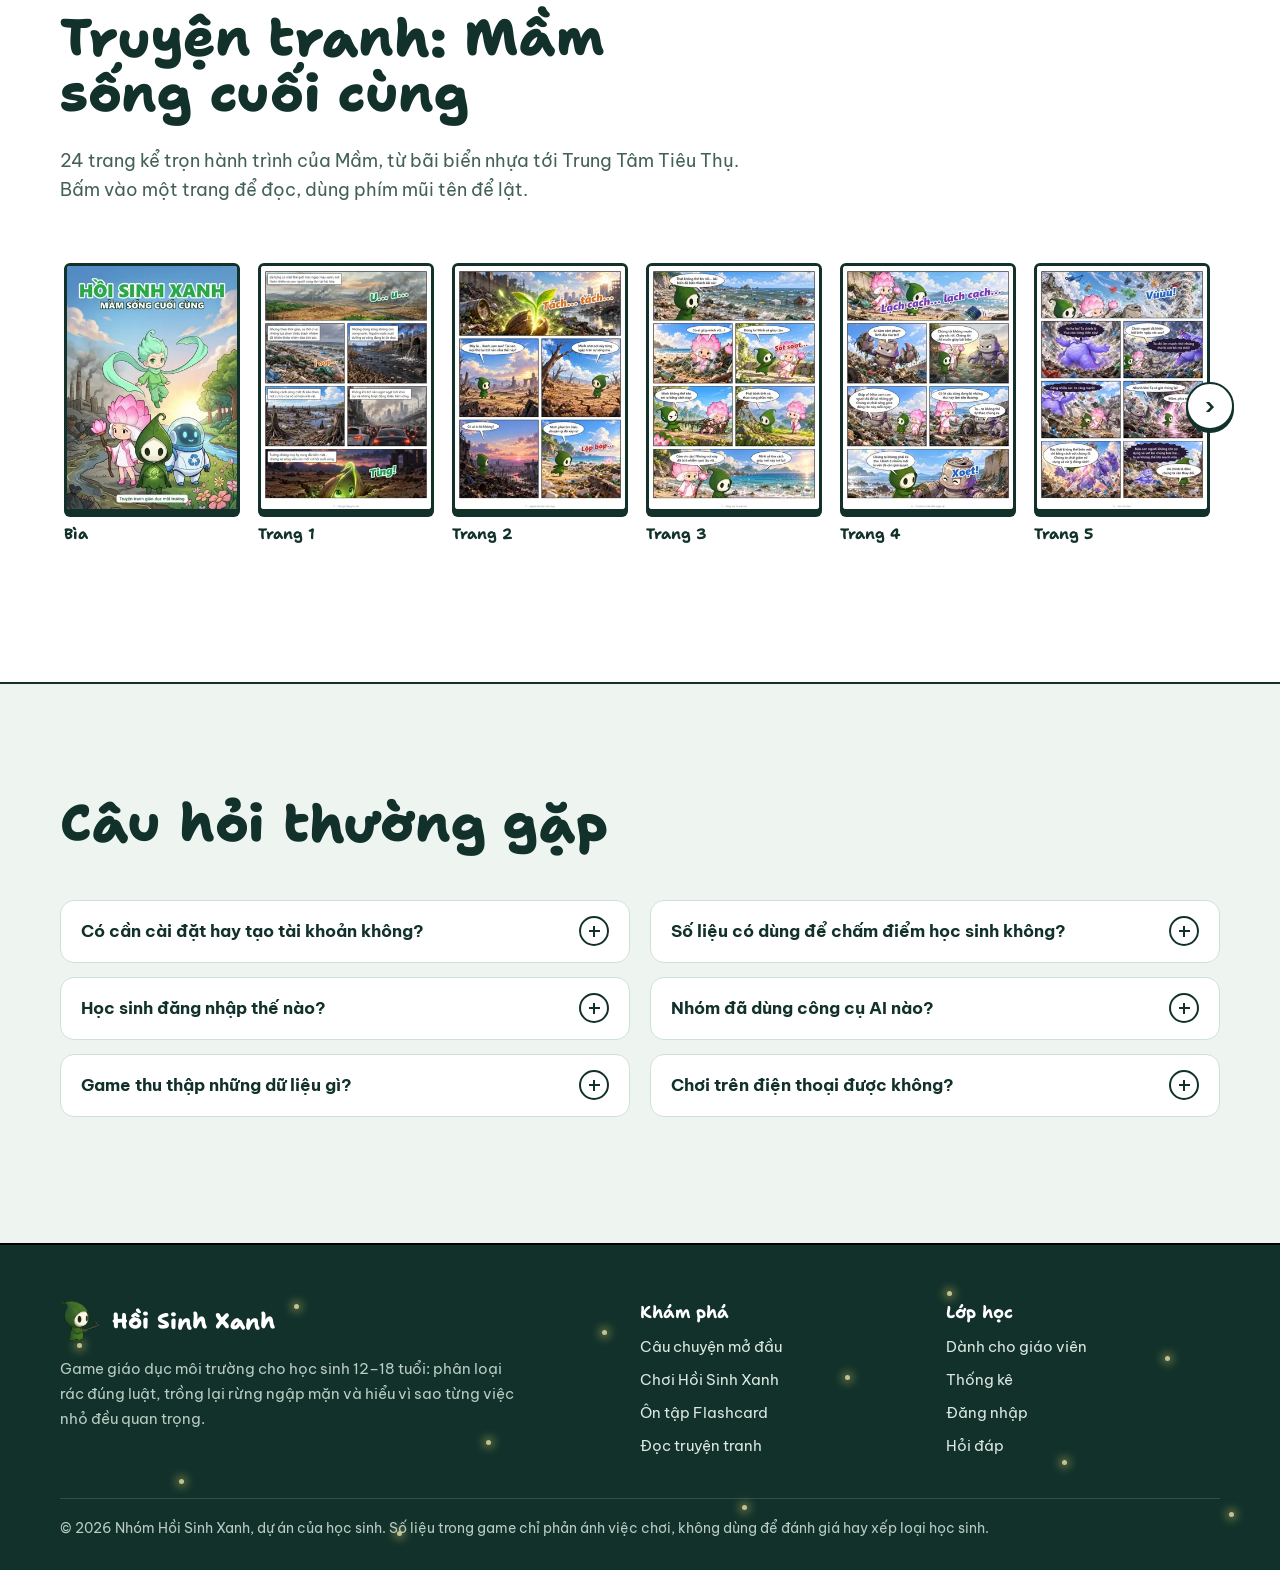
==== commit 609b2b2a: "Biểu đồ thống kê theo ngày, thêm giấy phép MIT, cập nhật minh chứng - Bảng thống kê giáo viên: "Xu h" ====
--- a/index.html
+++ b/index.html
@@ -221,7 +221,7 @@
           </div>
           <ul class="gv-diem">
             <li><div><b>Quản lý lớp không cần email học sinh</b><span>Dán danh sách tên, hệ thống tạo tài khoản và in phiếu đăng nhập cho từng em.</span></div></li>
-            <li><div><b>Phân tích dữ liệu của lớp</b><span>Độ chính xác minigame, tỉ lệ trồng cây, điểm ôn tập, xu hướng theo tuần và món rác hay nhầm.</span></div></li>
+            <li><div><b>Phân tích dữ liệu của lớp</b><span>Độ chính xác minigame, tỉ lệ trồng cây, điểm ôn tập, xu hướng theo ngày và món rác hay nhầm.</span></div></li>
             <li><div><b>AI tóm tắt bằng tiếng Việt</b><span>Nhận xét xu hướng và gợi ý hoạt động. Tên học sinh được đổi thành mã trước khi gửi cho AI.</span></div></li>
             <li><div><b>Xuất báo cáo</b><span>Tải file Excel (.xlsx) hoặc PDF để lưu hồ sơ, báo cáo tổ chuyên môn.</span></div></li>
           </ul>
--- a/css/web.css
+++ b/css/web.css
@@ -560,6 +560,7 @@
 .chu-giai li { display: inline-flex; align-items: center; gap: 7px; }
 .chu-giai i { width: 16px; height: 3px; border-radius: 2px; background: var(--mau); }
 .bieu-do { position: relative; height: 290px; }
+.the-bd .ghi-bd { color: var(--muc-2); font-size: 13px; line-height: 1.5; margin: 8px 0 0; }
 .ds-sai { list-style: none; padding: 0; margin: 8px 0 14px; }
 .ds-sai li { display: grid; grid-template-columns: 38px 1fr auto; gap: 10px; align-items: start; padding: 10px 0; border-bottom: 1px solid var(--vien-2); }
 .ds-sai li:last-child { border-bottom: 0; }
